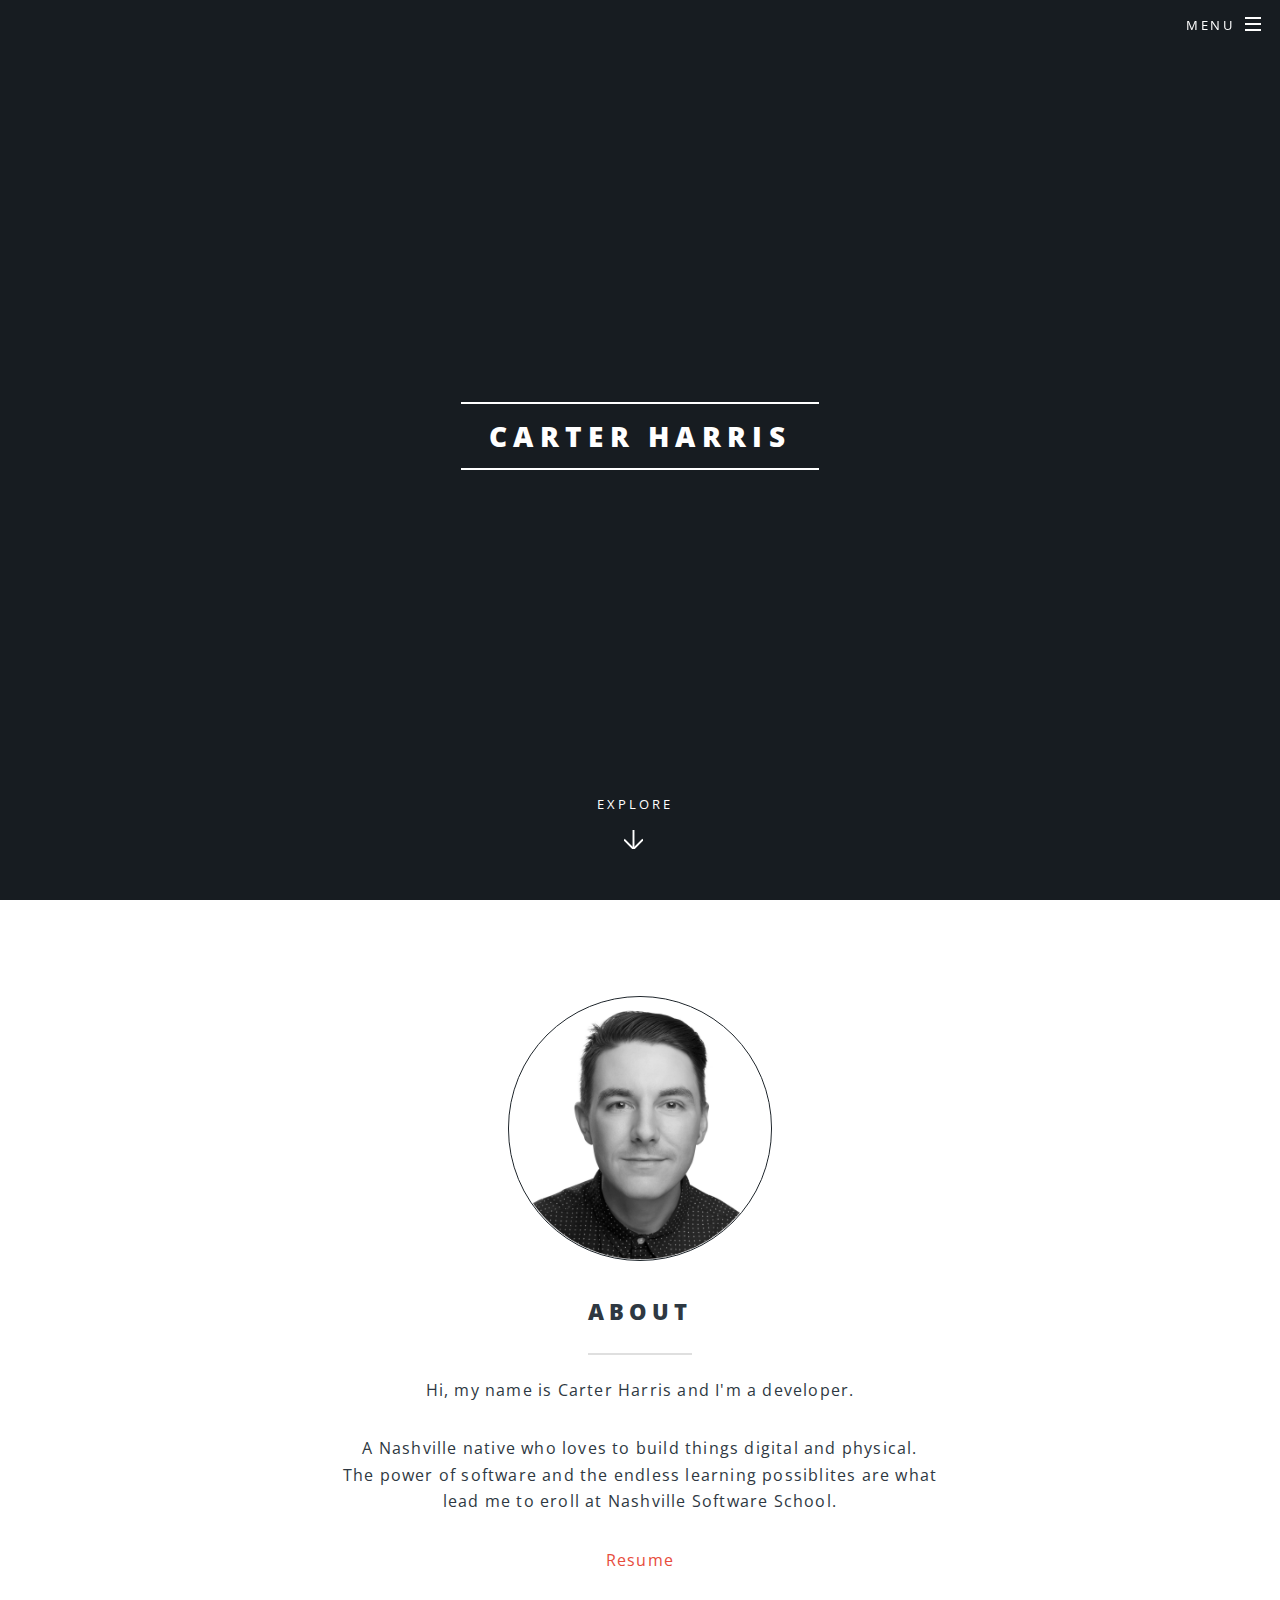
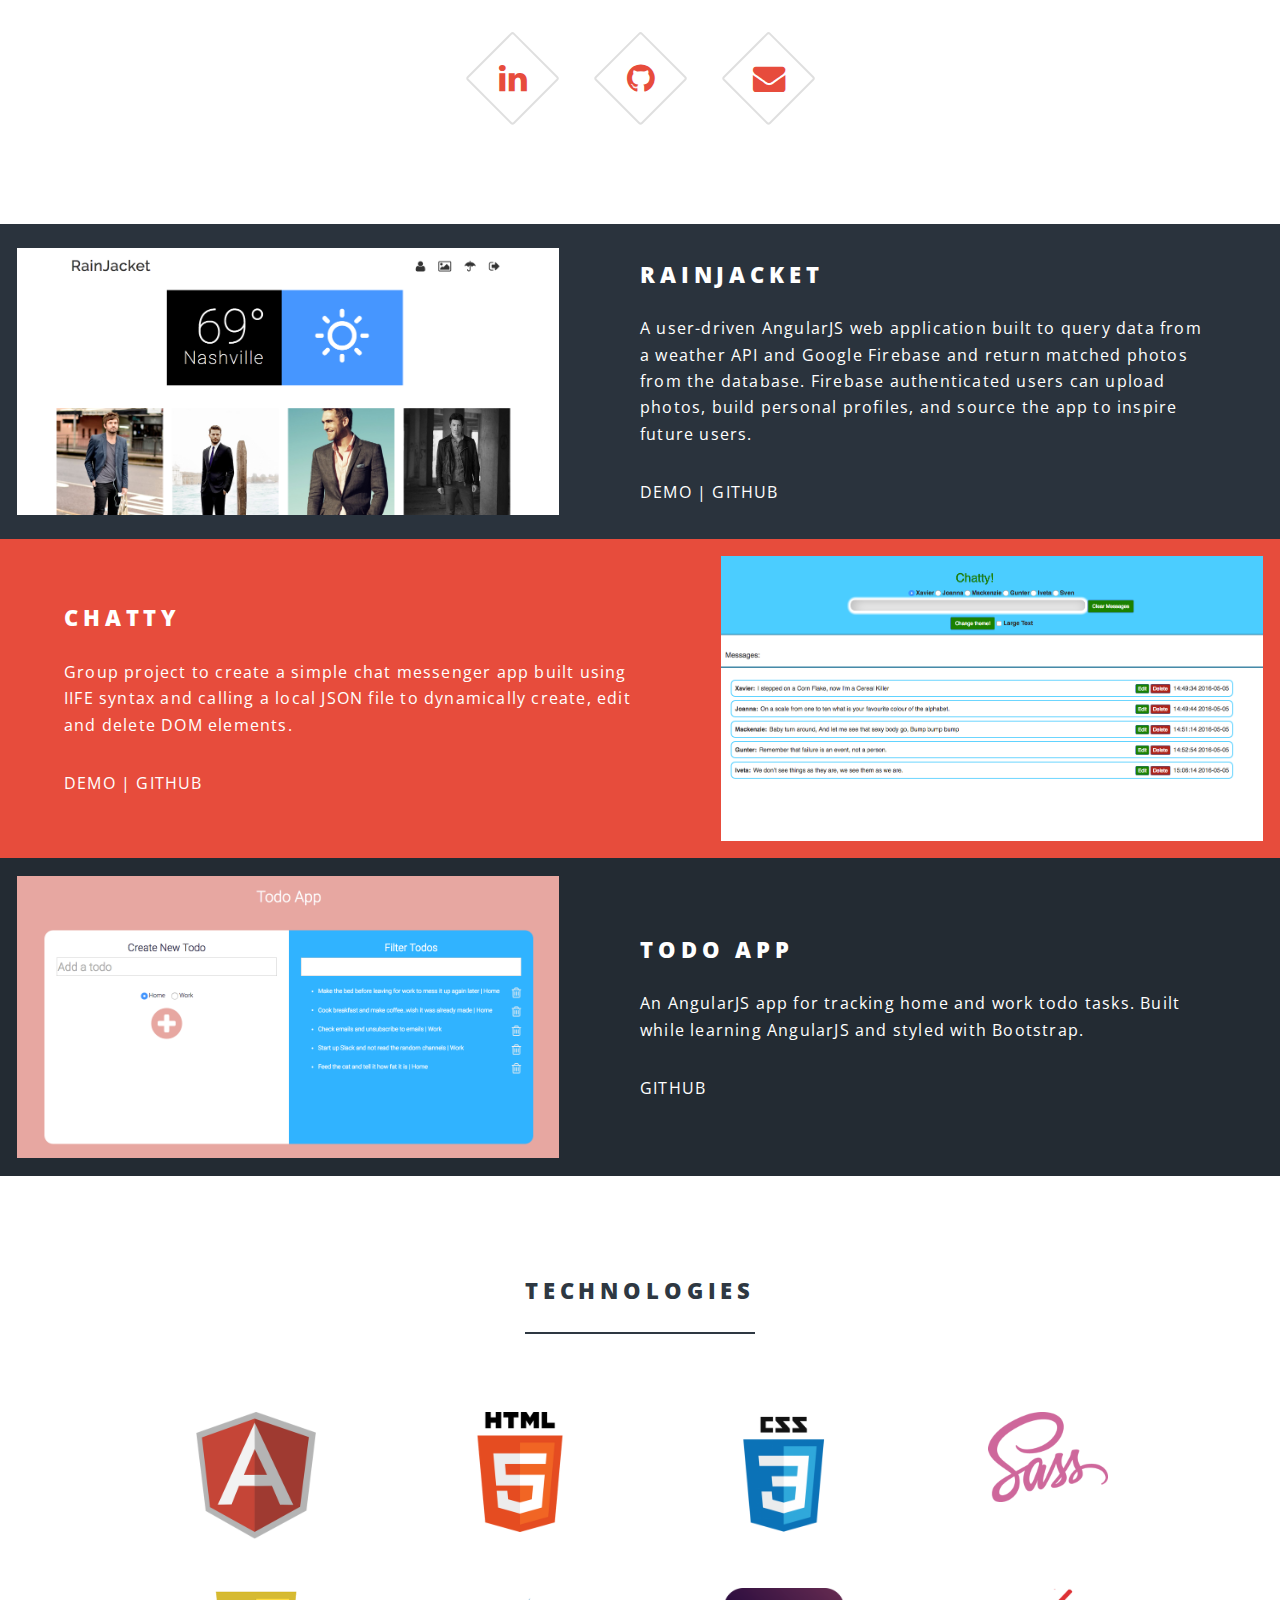
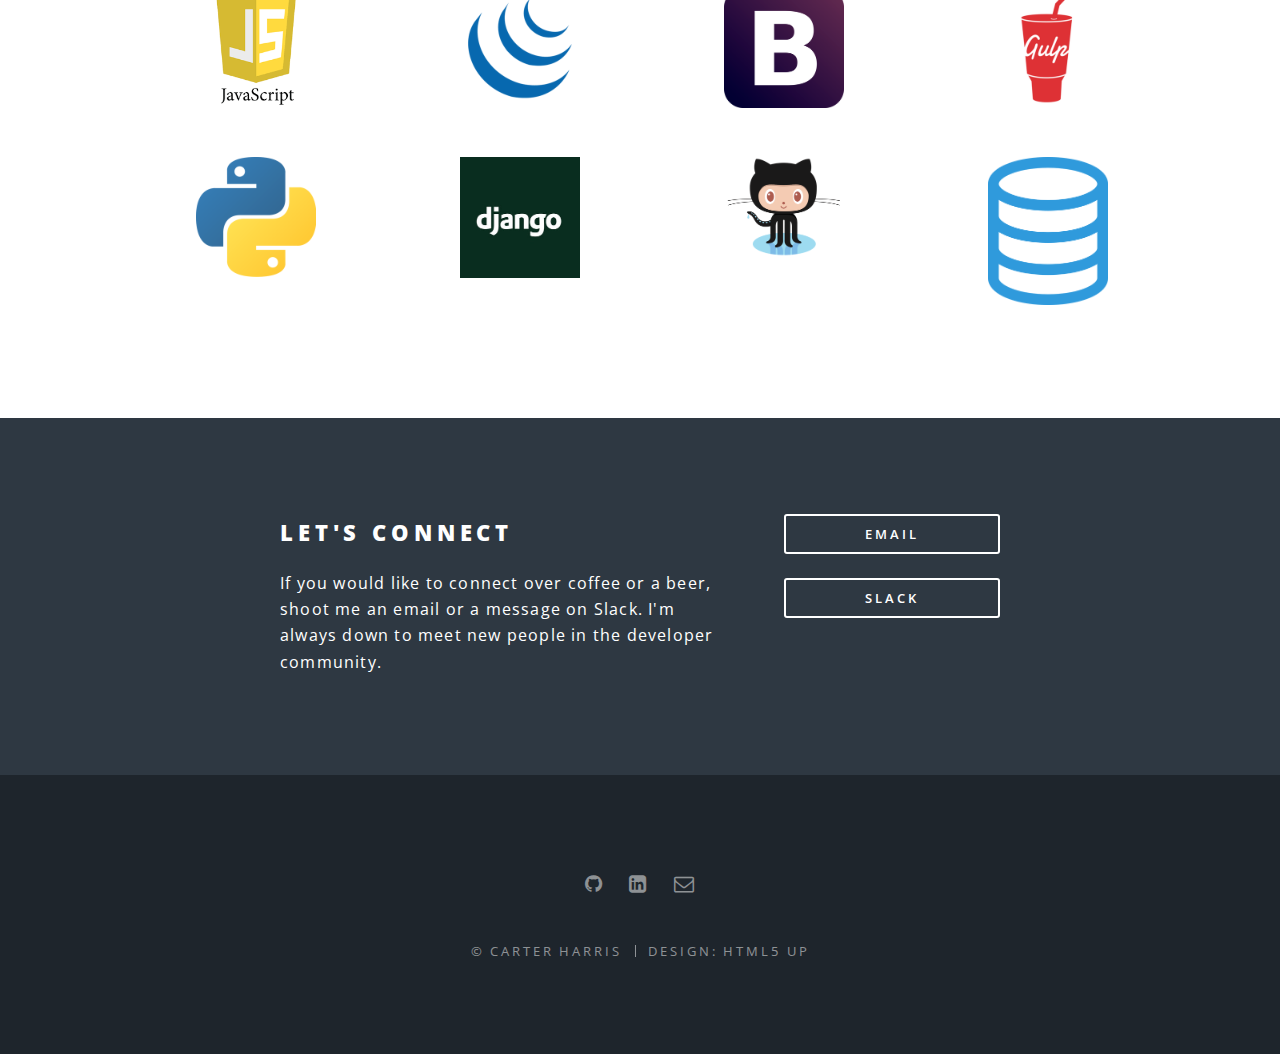
==== index.html @ 48482e9a "added resume link" ====
<!DOCTYPE HTML>
<!--
	Spectral by HTML5 UP
	html5up.net | @ajlkn
	Free for personal and commercial use under the CCA 3.0 license (html5up.net/license)
-->
<html>
	<head>
		<title>Carter Harris</title>
		<meta charset="utf-8" />
		<meta name="viewport" content="width=device-width, initial-scale=1" />
		<!--[if lte IE 8]><script src="assets/js/ie/html5shiv.js"></script><![endif]-->
		<link rel="stylesheet" href="assets/css/main.css" />
		<!--[if lte IE 8]><link rel="stylesheet" href="assets/css/ie8.css" /><![endif]-->
		<!--[if lte IE 9]><link rel="stylesheet" href="assets/css/ie9.css" /><![endif]-->
	</head>
	<body class="landing">

		<!-- Page Wrapper -->
			<div id="page-wrapper">

				<!-- Header -->
					<header id="header" class="alt">
						<h1><a href="index.html">Carter Harris</a></h1>
						<nav id="nav">
							<ul>
								<li class="special">
									<a href="#menu" class="menuToggle"><span>Menu</span></a>
									<div id="menu">
										<ul>
											<li><a href="#">Home</a></li>
											<li><a href="#one">About</a></li>
											<li><a href="#two">Portfolio</a></li>
											<li><a href="#cta">Connect</a></li>
										</ul>
									</div>
								</li>
							</ul>
						</nav>
					</header>

				<!-- Banner -->
					<section id="banner">
						<div class="inner">
							<h2>Carter Harris</h2>
<!-- 							<p>Another fine responsive<br />
							site template freebie<br />
							crafted by <a href="http://html5up.net">HTML5 UP</a>.</p>
							<ul class="actions">
								<li><a href="#" class="button special">Activate</a></li>
							</ul>
						</div> -->
						<a href="#one" class="more scrolly">Explore</a>
					</section>

				<!-- One -->
					<section id="one" class="wrapper style1 special">
						<div class="inner">
							<header class="major">
                <img class="me-png" src="images/me.png" alt="">
								<h2>About</h2>
								<p>Hi, my name is Carter Harris and I'm a developer.</p>
								<p>A Nashville native who loves to build things digital and physical. </br> The power of software and the endless learning possiblites are what </br> lead me to eroll at Nashville Software School.</p>
								<p><a class="resume" href="images/">Resume</a></p>
							</header>
							<ul class="icons major">
								<li><a target="_blank" href="https://www.linkedin.com/in/carter-harris"<span class="icon fa-linkedin major style1"><span class="label"></span></span></a></li>
								<li><a target="_blank" href="https://github.com/carter-harris"<span class="icon fa-github major style2"><span class="label"></span></span></a></li>
								<li title="carterharris.dev@gmail.com"><a href="mailto:carterharris.dev@gmail.com"><span class="icon fa-envelope major style3"><span class="label"></span></span></a></li>
								<!-- <li><span class="icon fa-envelope major style3"><span class="label">Dolor</span></span></li> -->
							</ul>
						</div>
					</section>

				<!-- Two -->
					<section id="two" class="wrapper alt style2">
						<section class="spotlight">
							<div class="image"><img class="screen-shot" src="images/rainjacket.png" alt="" /></div><div class="content">
								<h2>RainJacket</h2>
								<p>A user-driven AngularJS web application built to query data from a weather API and Google Firebase and return matched photos from the database. Firebase authenticated users can upload photos, build personal profiles, and source the app to inspire future users.</p>
                <p>
                  <a class="project-links" target="_blank" href="http://carter-harris.github.io/RainJacket/#/" "link to demo">DEMO  </a>
                  |
                  <a class="project-links" target="_blank" href="https://github.com/carter-harris/RainJacket" "link to github">  GITHUB</a>
                </p>
              </div>
            </section>
            <section class="spotlight">
              <div class="image"><img class="screen-shot" src="images/chatty.png" alt="" /></div><div class="content">
                <h2>Chatty</h2>
                <p>Group project to create a simple chat messenger app built using IIFE syntax and calling a local JSON file to dynamically create, edit and delete DOM elements.</p>
                <p>
                  <a class="project-links" target="_blank" href="http://carter-harris.github.io/spa-group-chatty-macc/" "link to demo">DEMO  </a>
                  |
                  <a class="project-links" target="_blank" href="https://github.com/carter-harris/spa-group-chatty-macc" "link to github">  GITHUB</a>
                </p>

              </div>
            </section>
            <section class="spotlight">
              <div class="image"><img class="screen-shot" src="images/todoapp.png" alt="" /></div><div class="content">
                <h2>Todo App</h2>
                <p>An AngularJS app for tracking home and work todo tasks. Built while learning AngularJS and styled with Bootstrap. </p>
              <p>
                <!-- <a class="project-links" target="_blank" href="http://carter-harris.github.io/angular-todo/#/" "link to demo">DEMO  </a> -->
                <!-- | -->
                <a class="project-links" target="_blank" href="https://github.com/carter-harris/angular-todo" "link to github">  GITHUB</a>
              </p>
              </div>
						</section>
					</section>

				<!-- Three -->
					<section id="three" class="wrapper style3 special">
						<div class="inner">
							<header class="major">
								<h2>Technologies</h2>
 							</header>
              <div class="row tech-rows">
                 <div class="3u"><img class="tech-img" src="images/tech-angular.png" alt=""></div>
                 <div class="3u"><img class="tech-img" src="images/tech-html.png" alt=""></div>
                 <div class="3u"><img class="tech-img css-tech" src="images/tech-css.png" alt=""></div>
                 <div class="3u"><img class="tech-img" src="images/tech-sass.png" alt=""></div>
              </div>
              <div class="row tech-rows">
                 <div class="3u"><img class="tech-img" src="images/tech-javascript.png" alt=""></div>
                 <div class="3u"><img class="tech-img" src="images/tech-jquery.png" alt=""></div>
                 <div class="3u"><img class="tech-img" src="images/tech-bootstrap.png" alt=""></div>
                 <div class="3u"><img class="tech-img" src="images/tech-gulp.png" alt=""></div>
              </div>
              <div class="row tech-rows">
                 <div class="3u"><img class="tech-img" src="images/tech-python.png" alt=""></div>
                 <div class="3u"><img class="tech-img" src="images/tech-django.jpg" alt=""></div>
                 <div class="3u"><img class="tech-img" src="images/tech-github.png" alt=""></div>
                 <div class="3u"><img class="tech-img" src="images/tech-sql.png" alt=""></div>
              </div>
							<!-- <ul class="features">
								<li class="icon fa-paper-plane-o">
									<h3>Arcu accumsan</h3>
									<p>Augue consectetur sed interdum imperdiet et ipsum. Mauris lorem tincidunt nullam amet leo Aenean ligula consequat consequat.</p>
								</li>
								<li class="icon fa-laptop">
									<h3>Ac Augue Eget</h3>
									<p>Augue consectetur sed interdum imperdiet et ipsum. Mauris lorem tincidunt nullam amet leo Aenean ligula consequat consequat.</p>
								</li>
								<li class="icon fa-code">
									<h3>Mus Scelerisque</h3>
									<p>Augue consectetur sed interdum imperdiet et ipsum. Mauris lorem tincidunt nullam amet leo Aenean ligula consequat consequat.</p>
								</li>
								<li class="icon fa-headphones">
									<h3>Mauris Imperdiet</h3>
									<p>Augue consectetur sed interdum imperdiet et ipsum. Mauris lorem tincidunt nullam amet leo Aenean ligula consequat consequat.</p>
								</li>
								<li class="icon fa-heart-o">
									<h3>Aenean Primis</h3>
									<p>Augue consectetur sed interdum imperdiet et ipsum. Mauris lorem tincidunt nullam amet leo Aenean ligula consequat consequat.</p>
								</li>
								<li class="icon fa-flag-o">
									<h3>Tortor Ut</h3>
									<p>Augue consectetur sed interdum imperdiet et ipsum. Mauris lorem tincidunt nullam amet leo Aenean ligula consequat consequat.</p>
								</li>
							</ul> -->
						</div>
					</section>

				<!-- CTA -->
					<section id="cta" class="wrapper style4 connect">
						<div class="inner">
							<header>
								<h2>Let's connect</h2>
								<p>If you would like to connect over coffee or a beer, shoot me an email or a message on Slack. I'm always down to meet new people in the developer community.</p>
							</header>
							<ul class="actions vertical">
								<li title="carterharris.dev@gmail.com"><a target="_blank" href="mailto:carterharris.dev@gmail.com" class="button fit">Email</a></li>
								<li><a target="_blank" href="https://carter_harris.slack.com" class="button fit">Slack</a></li>
							</ul>
						</div>
					</section>

				<!-- Footer -->
					<footer id="footer">
						<ul class="icons">
							<li><a target="_blank" href="https://github.com/carter-harris" class="icon fa-github"><span class="label">github</span></a></li>
							<li><a target="_blank" href="https://www.linkedin.com/in/carter-harris" class="icon fa-linkedin-square"><span class="label">linkedin-square</span></a></li>
							<!-- <li><a target="_blank" href="https://dribbble.com/carterharris" class="icon fa-dribbble"><span class="label">dribbble</span></a></li> -->
							<li title="carterharris.dev@gmail.com"><a href="mailto:carterharris.dev@gmail.com" class="icon fa-envelope-o"><span class="label">Email</span></a></li>
							<!-- <li><a href="#" class="icon fa-instagram"><span class="label">Instagram</span></a></li> -->
							<!-- <li><a href="#" class="icon fa-twitter"><span class="label">Twitter</span></a></li> -->
							<!-- <li><a href="#" class="icon fa-facebook"><span class="label">Facebook</span></a></li> -->
						</ul>
						<ul class="copyright">
							<li>&copy; CARTER HARRIS</li><li>Design: <a href="http://html5up.net">HTML5 UP</a></li>
						</ul>
					</footer>

			</div>

		<!-- Scripts -->
			<script src="assets/js/jquery.min.js"></script>
			<script src="assets/js/jquery.scrollex.min.js"></script>
			<script src="assets/js/jquery.scrolly.min.js"></script>
			<script src="assets/js/skel.min.js"></script>
			<script src="assets/js/util.js"></script>
			<!--[if lte IE 8]><script src="assets/js/ie/respond.min.js"></script><![endif]-->
			<script src="assets/js/main.js"></script>

	</body>
</html>
---- assets/css/main.css ----
@import url(font-awesome.min.css);
@import url("http://fonts.googleapis.com/css?family=Open+Sans:400,400italic,600,600italic,800,800italic");

/*
	Spectral by HTML5 UP
	html5up.net | @ajlkn
	Free for personal and commercial use under the CCA 3.0 license (html5up.net/license)
*/

/* Reset */

	html, body, div, span, applet, object, iframe, h1, h2, h3, h4, h5, h6, p, blockquote, pre, a, abbr, acronym, address, big, cite, code, del, dfn, em, img, ins, kbd, q, s, samp, small, strike, strong, sub, sup, tt, var, b, u, i, center, dl, dt, dd, ol, ul, li, fieldset, form, label, legend, table, caption, tbody, tfoot, thead, tr, th, td, article, aside, canvas, details, embed, figure, figcaption, footer, header, hgroup, menu, nav, output, ruby, section, summary, time, mark, audio, video {
		margin: 0;
		padding: 0;
		border: 0;
		font-size: 100%;
		font: inherit;
		vertical-align: baseline;
	}

	article, aside, details, figcaption, figure, footer, header, hgroup, menu, nav, section {
		display: block;
	}

	body {
		line-height: 1;
	}

	ol, ul {
		list-style: none;
	}

	blockquote, q {
		quotes: none;
	}

	blockquote:before, blockquote:after, q:before, q:after {
		content: '';
		content: none;
	}

	table {
		border-collapse: collapse;
		border-spacing: 0;
	}

	body {
		-webkit-text-size-adjust: none;
	}

/* Box Model */

	*, *:before, *:after {
		-moz-box-sizing: border-box;
		-webkit-box-sizing: border-box;
		box-sizing: border-box;
	}

/* Grid */

	.row {
		border-bottom: solid 1px transparent;
		-moz-box-sizing: border-box;
		-webkit-box-sizing: border-box;
		box-sizing: border-box;
	}

	.row > * {
		float: left;
		-moz-box-sizing: border-box;
		-webkit-box-sizing: border-box;
		box-sizing: border-box;
	}

	.row:after, .row:before {
		content: '';
		display: block;
		clear: both;
		height: 0;
	}

	.row.uniform > * > :first-child {
		margin-top: 0;
	}

	.row.uniform > * > :last-child {
		margin-bottom: 0;
	}

	.row.\30 \25 > * {
		padding: 0 0 0 0em;
	}

	.row.\30 \25 {
		margin: 0 0 -1px 0em;
	}

	.row.uniform.\30 \25 > * {
		padding: 0em 0 0 0em;
	}

	.row.uniform.\30 \25 {
		margin: 0em 0 -1px 0em;
	}

	.row > * {
		padding: 0 0 0 1.5em;
	}

	.row {
		margin: 0 0 -1px -1.5em;
	}

	.row.uniform > * {
		padding: 1.5em 0 0 1.5em;
	}

	.row.uniform {
		margin: -1.5em 0 -1px -1.5em;
	}

	.row.\32 00\25 > * {
		padding: 0 0 0 3em;
	}

	.row.\32 00\25 {
		margin: 0 0 -1px -3em;
	}

	.row.uniform.\32 00\25 > * {
		padding: 3em 0 0 3em;
	}

	.row.uniform.\32 00\25 {
		margin: -3em 0 -1px -3em;
	}

	.row.\31 50\25 > * {
		padding: 0 0 0 2.25em;
	}

	.row.\31 50\25 {
		margin: 0 0 -1px -2.25em;
	}

	.row.uniform.\31 50\25 > * {
		padding: 2.25em 0 0 2.25em;
	}

	.row.uniform.\31 50\25 {
		margin: -2.25em 0 -1px -2.25em;
	}

	.row.\35 0\25 > * {
		padding: 0 0 0 0.75em;
	}

	.row.\35 0\25 {
		margin: 0 0 -1px -0.75em;
	}

	.row.uniform.\35 0\25 > * {
		padding: 0.75em 0 0 0.75em;
	}

	.row.uniform.\35 0\25 {
		margin: -0.75em 0 -1px -0.75em;
	}

	.row.\32 5\25 > * {
		padding: 0 0 0 0.375em;
	}

	.row.\32 5\25 {
		margin: 0 0 -1px -0.375em;
	}

	.row.uniform.\32 5\25 > * {
		padding: 0.375em 0 0 0.375em;
	}

	.row.uniform.\32 5\25 {
		margin: -0.375em 0 -1px -0.375em;
	}

	.\31 2u, .\31 2u\24 {
		width: 100%;
		clear: none;
		margin-left: 0;
	}

	.\31 1u, .\31 1u\24 {
		width: 91.6666666667%;
		clear: none;
		margin-left: 0;
	}

	.\31 0u, .\31 0u\24 {
		width: 83.3333333333%;
		clear: none;
		margin-left: 0;
	}

	.\39 u, .\39 u\24 {
		width: 75%;
		clear: none;
		margin-left: 0;
	}

	.\38 u, .\38 u\24 {
		width: 66.6666666667%;
		clear: none;
		margin-left: 0;
	}

	.\37 u, .\37 u\24 {
		width: 58.3333333333%;
		clear: none;
		margin-left: 0;
	}

	.\36 u, .\36 u\24 {
		width: 50%;
		clear: none;
		margin-left: 0;
	}

	.\35 u, .\35 u\24 {
		width: 41.6666666667%;
		clear: none;
		margin-left: 0;
	}

	.\34 u, .\34 u\24 {
		width: 33.3333333333%;
		clear: none;
		margin-left: 0;
	}

	.\33 u, .\33 u\24 {
		width: 25%;
		clear: none;
		margin-left: 0;
	}

	.\32 u, .\32 u\24 {
		width: 16.6666666667%;
		clear: none;
		margin-left: 0;
	}

	.\31 u, .\31 u\24 {
		width: 8.3333333333%;
		clear: none;
		margin-left: 0;
	}

	.\31 2u\24 + *,
	.\31 1u\24 + *,
	.\31 0u\24 + *,
	.\39 u\24 + *,
	.\38 u\24 + *,
	.\37 u\24 + *,
	.\36 u\24 + *,
	.\35 u\24 + *,
	.\34 u\24 + *,
	.\33 u\24 + *,
	.\32 u\24 + *,
	.\31 u\24 + * {
		clear: left;
	}

	.\-11u {
		margin-left: 91.66667%;
	}

	.\-10u {
		margin-left: 83.33333%;
	}

	.\-9u {
		margin-left: 75%;
	}

	.\-8u {
		margin-left: 66.66667%;
	}

	.\-7u {
		margin-left: 58.33333%;
	}

	.\-6u {
		margin-left: 50%;
	}

	.\-5u {
		margin-left: 41.66667%;
	}

	.\-4u {
		margin-left: 33.33333%;
	}

	.\-3u {
		margin-left: 25%;
	}

	.\-2u {
		margin-left: 16.66667%;
	}

	.\-1u {
		margin-left: 8.33333%;
	}

	@media screen and (max-width: 1680px) {

		.row > * {
			padding: 0 0 0 1.5em;
		}

		.row {
			margin: 0 0 -1px -1.5em;
		}

		.row.uniform > * {
			padding: 1.5em 0 0 1.5em;
		}

		.row.uniform {
			margin: -1.5em 0 -1px -1.5em;
		}

		.row.\32 00\25 > * {
			padding: 0 0 0 3em;
		}

		.row.\32 00\25 {
			margin: 0 0 -1px -3em;
		}

		.row.uniform.\32 00\25 > * {
			padding: 3em 0 0 3em;
		}

		.row.uniform.\32 00\25 {
			margin: -3em 0 -1px -3em;
		}

		.row.\31 50\25 > * {
			padding: 0 0 0 2.25em;
		}

		.row.\31 50\25 {
			margin: 0 0 -1px -2.25em;
		}

		.row.uniform.\31 50\25 > * {
			padding: 2.25em 0 0 2.25em;
		}

		.row.uniform.\31 50\25 {
			margin: -2.25em 0 -1px -2.25em;
		}

		.row.\35 0\25 > * {
			padding: 0 0 0 0.75em;
		}

		.row.\35 0\25 {
			margin: 0 0 -1px -0.75em;
		}

		.row.uniform.\35 0\25 > * {
			padding: 0.75em 0 0 0.75em;
		}

		.row.uniform.\35 0\25 {
			margin: -0.75em 0 -1px -0.75em;
		}

		.row.\32 5\25 > * {
			padding: 0 0 0 0.375em;
		}

		.row.\32 5\25 {
			margin: 0 0 -1px -0.375em;
		}

		.row.uniform.\32 5\25 > * {
			padding: 0.375em 0 0 0.375em;
		}

		.row.uniform.\32 5\25 {
			margin: -0.375em 0 -1px -0.375em;
		}

		.\31 2u\28xlarge\29, .\31 2u\24\28xlarge\29 {
			width: 100%;
			clear: none;
			margin-left: 0;
		}

		.\31 1u\28xlarge\29, .\31 1u\24\28xlarge\29 {
			width: 91.6666666667%;
			clear: none;
			margin-left: 0;
		}

		.\31 0u\28xlarge\29, .\31 0u\24\28xlarge\29 {
			width: 83.3333333333%;
			clear: none;
			margin-left: 0;
		}

		.\39 u\28xlarge\29, .\39 u\24\28xlarge\29 {
			width: 75%;
			clear: none;
			margin-left: 0;
		}

		.\38 u\28xlarge\29, .\38 u\24\28xlarge\29 {
			width: 66.6666666667%;
			clear: none;
			margin-left: 0;
		}

		.\37 u\28xlarge\29, .\37 u\24\28xlarge\29 {
			width: 58.3333333333%;
			clear: none;
			margin-left: 0;
		}

		.\36 u\28xlarge\29, .\36 u\24\28xlarge\29 {
			width: 50%;
			clear: none;
			margin-left: 0;
		}

		.\35 u\28xlarge\29, .\35 u\24\28xlarge\29 {
			width: 41.6666666667%;
			clear: none;
			margin-left: 0;
		}

		.\34 u\28xlarge\29, .\34 u\24\28xlarge\29 {
			width: 33.3333333333%;
			clear: none;
			margin-left: 0;
		}

		.\33 u\28xlarge\29, .\33 u\24\28xlarge\29 {
			width: 25%;
			clear: none;
			margin-left: 0;
		}

		.\32 u\28xlarge\29, .\32 u\24\28xlarge\29 {
			width: 16.6666666667%;
			clear: none;
			margin-left: 0;
		}

		.\31 u\28xlarge\29, .\31 u\24\28xlarge\29 {
			width: 8.3333333333%;
			clear: none;
			margin-left: 0;
		}

		.\31 2u\24\28xlarge\29 + *,
		.\31 1u\24\28xlarge\29 + *,
		.\31 0u\24\28xlarge\29 + *,
		.\39 u\24\28xlarge\29 + *,
		.\38 u\24\28xlarge\29 + *,
		.\37 u\24\28xlarge\29 + *,
		.\36 u\24\28xlarge\29 + *,
		.\35 u\24\28xlarge\29 + *,
		.\34 u\24\28xlarge\29 + *,
		.\33 u\24\28xlarge\29 + *,
		.\32 u\24\28xlarge\29 + *,
		.\31 u\24\28xlarge\29 + * {
			clear: left;
		}

		.\-11u\28xlarge\29 {
			margin-left: 91.66667%;
		}

		.\-10u\28xlarge\29 {
			margin-left: 83.33333%;
		}

		.\-9u\28xlarge\29 {
			margin-left: 75%;
		}

		.\-8u\28xlarge\29 {
			margin-left: 66.66667%;
		}

		.\-7u\28xlarge\29 {
			margin-left: 58.33333%;
		}

		.\-6u\28xlarge\29 {
			margin-left: 50%;
		}

		.\-5u\28xlarge\29 {
			margin-left: 41.66667%;
		}

		.\-4u\28xlarge\29 {
			margin-left: 33.33333%;
		}

		.\-3u\28xlarge\29 {
			margin-left: 25%;
		}

		.\-2u\28xlarge\29 {
			margin-left: 16.66667%;
		}

		.\-1u\28xlarge\29 {
			margin-left: 8.33333%;
		}

	}

	@media screen and (max-width: 1280px) {

		.row > * {
			padding: 0 0 0 1.5em;
		}

		.row {
			margin: 0 0 -1px -1.5em;
		}

		.row.uniform > * {
			padding: 1.5em 0 0 1.5em;
		}

		.row.uniform {
			margin: -1.5em 0 -1px -1.5em;
		}

		.row.\32 00\25 > * {
			padding: 0 0 0 3em;
		}

		.row.\32 00\25 {
			margin: 0 0 -1px -3em;
		}

		.row.uniform.\32 00\25 > * {
			padding: 3em 0 0 3em;
		}

		.row.uniform.\32 00\25 {
			margin: -3em 0 -1px -3em;
		}

		.row.\31 50\25 > * {
			padding: 0 0 0 2.25em;
		}

		.row.\31 50\25 {
			margin: 0 0 -1px -2.25em;
		}

		.row.uniform.\31 50\25 > * {
			padding: 2.25em 0 0 2.25em;
		}

		.row.uniform.\31 50\25 {
			margin: -2.25em 0 -1px -2.25em;
		}

		.row.\35 0\25 > * {
			padding: 0 0 0 0.75em;
		}

		.row.\35 0\25 {
			margin: 0 0 -1px -0.75em;
		}

		.row.uniform.\35 0\25 > * {
			padding: 0.75em 0 0 0.75em;
		}

		.row.uniform.\35 0\25 {
			margin: -0.75em 0 -1px -0.75em;
		}

		.row.\32 5\25 > * {
			padding: 0 0 0 0.375em;
		}

		.row.\32 5\25 {
			margin: 0 0 -1px -0.375em;
		}

		.row.uniform.\32 5\25 > * {
			padding: 0.375em 0 0 0.375em;
		}

		.row.uniform.\32 5\25 {
			margin: -0.375em 0 -1px -0.375em;
		}

		.\31 2u\28large\29, .\31 2u\24\28large\29 {
			width: 100%;
			clear: none;
			margin-left: 0;
		}

		.\31 1u\28large\29, .\31 1u\24\28large\29 {
			width: 91.6666666667%;
			clear: none;
			margin-left: 0;
		}

		.\31 0u\28large\29, .\31 0u\24\28large\29 {
			width: 83.3333333333%;
			clear: none;
			margin-left: 0;
		}

		.\39 u\28large\29, .\39 u\24\28large\29 {
			width: 75%;
			clear: none;
			margin-left: 0;
		}

		.\38 u\28large\29, .\38 u\24\28large\29 {
			width: 66.6666666667%;
			clear: none;
			margin-left: 0;
		}

		.\37 u\28large\29, .\37 u\24\28large\29 {
			width: 58.3333333333%;
			clear: none;
			margin-left: 0;
		}

		.\36 u\28large\29, .\36 u\24\28large\29 {
			width: 50%;
			clear: none;
			margin-left: 0;
		}

		.\35 u\28large\29, .\35 u\24\28large\29 {
			width: 41.6666666667%;
			clear: none;
			margin-left: 0;
		}

		.\34 u\28large\29, .\34 u\24\28large\29 {
			width: 33.3333333333%;
			clear: none;
			margin-left: 0;
		}

		.\33 u\28large\29, .\33 u\24\28large\29 {
			width: 25%;
			clear: none;
			margin-left: 0;
		}

		.\32 u\28large\29, .\32 u\24\28large\29 {
			width: 16.6666666667%;
			clear: none;
			margin-left: 0;
		}

		.\31 u\28large\29, .\31 u\24\28large\29 {
			width: 8.3333333333%;
			clear: none;
			margin-left: 0;
		}

		.\31 2u\24\28large\29 + *,
		.\31 1u\24\28large\29 + *,
		.\31 0u\24\28large\29 + *,
		.\39 u\24\28large\29 + *,
		.\38 u\24\28large\29 + *,
		.\37 u\24\28large\29 + *,
		.\36 u\24\28large\29 + *,
		.\35 u\24\28large\29 + *,
		.\34 u\24\28large\29 + *,
		.\33 u\24\28large\29 + *,
		.\32 u\24\28large\29 + *,
		.\31 u\24\28large\29 + * {
			clear: left;
		}

		.\-11u\28large\29 {
			margin-left: 91.66667%;
		}

		.\-10u\28large\29 {
			margin-left: 83.33333%;
		}

		.\-9u\28large\29 {
			margin-left: 75%;
		}

		.\-8u\28large\29 {
			margin-left: 66.66667%;
		}

		.\-7u\28large\29 {
			margin-left: 58.33333%;
		}

		.\-6u\28large\29 {
			margin-left: 50%;
		}

		.\-5u\28large\29 {
			margin-left: 41.66667%;
		}

		.\-4u\28large\29 {
			margin-left: 33.33333%;
		}

		.\-3u\28large\29 {
			margin-left: 25%;
		}

		.\-2u\28large\29 {
			margin-left: 16.66667%;
		}

		.\-1u\28large\29 {
			margin-left: 8.33333%;
		}

	}

	@media screen and (max-width: 980px) {

		.row > * {
			padding: 0 0 0 1.5em;
		}

		.row {
			margin: 0 0 -1px -1.5em;
		}

		.row.uniform > * {
			padding: 1.5em 0 0 1.5em;
		}

		.row.uniform {
			margin: -1.5em 0 -1px -1.5em;
		}

		.row.\32 00\25 > * {
			padding: 0 0 0 3em;
		}

		.row.\32 00\25 {
			margin: 0 0 -1px -3em;
		}

		.row.uniform.\32 00\25 > * {
			padding: 3em 0 0 3em;
		}

		.row.uniform.\32 00\25 {
			margin: -3em 0 -1px -3em;
		}

		.row.\31 50\25 > * {
			padding: 0 0 0 2.25em;
		}

		.row.\31 50\25 {
			margin: 0 0 -1px -2.25em;
		}

		.row.uniform.\31 50\25 > * {
			padding: 2.25em 0 0 2.25em;
		}

		.row.uniform.\31 50\25 {
			margin: -2.25em 0 -1px -2.25em;
		}

		.row.\35 0\25 > * {
			padding: 0 0 0 0.75em;
		}

		.row.\35 0\25 {
			margin: 0 0 -1px -0.75em;
		}

		.row.uniform.\35 0\25 > * {
			padding: 0.75em 0 0 0.75em;
		}

		.row.uniform.\35 0\25 {
			margin: -0.75em 0 -1px -0.75em;
		}

		.row.\32 5\25 > * {
			padding: 0 0 0 0.375em;
		}

		.row.\32 5\25 {
			margin: 0 0 -1px -0.375em;
		}

		.row.uniform.\32 5\25 > * {
			padding: 0.375em 0 0 0.375em;
		}

		.row.uniform.\32 5\25 {
			margin: -0.375em 0 -1px -0.375em;
		}

		.\31 2u\28medium\29, .\31 2u\24\28medium\29 {
			width: 100%;
			clear: none;
			margin-left: 0;
		}

		.\31 1u\28medium\29, .\31 1u\24\28medium\29 {
			width: 91.6666666667%;
			clear: none;
			margin-left: 0;
		}

		.\31 0u\28medium\29, .\31 0u\24\28medium\29 {
			width: 83.3333333333%;
			clear: none;
			margin-left: 0;
		}

		.\39 u\28medium\29, .\39 u\24\28medium\29 {
			width: 75%;
			clear: none;
			margin-left: 0;
		}

		.\38 u\28medium\29, .\38 u\24\28medium\29 {
			width: 66.6666666667%;
			clear: none;
			margin-left: 0;
		}

		.\37 u\28medium\29, .\37 u\24\28medium\29 {
			width: 58.3333333333%;
			clear: none;
			margin-left: 0;
		}

		.\36 u\28medium\29, .\36 u\24\28medium\29 {
			width: 50%;
			clear: none;
			margin-left: 0;
		}

		.\35 u\28medium\29, .\35 u\24\28medium\29 {
			width: 41.6666666667%;
			clear: none;
			margin-left: 0;
		}

		.\34 u\28medium\29, .\34 u\24\28medium\29 {
			width: 33.3333333333%;
			clear: none;
			margin-left: 0;
		}

		.\33 u\28medium\29, .\33 u\24\28medium\29 {
			width: 25%;
			clear: none;
			margin-left: 0;
		}

		.\32 u\28medium\29, .\32 u\24\28medium\29 {
			width: 16.6666666667%;
			clear: none;
			margin-left: 0;
		}

		.\31 u\28medium\29, .\31 u\24\28medium\29 {
			width: 8.3333333333%;
			clear: none;
			margin-left: 0;
		}

		.\31 2u\24\28medium\29 + *,
		.\31 1u\24\28medium\29 + *,
		.\31 0u\24\28medium\29 + *,
		.\39 u\24\28medium\29 + *,
		.\38 u\24\28medium\29 + *,
		.\37 u\24\28medium\29 + *,
		.\36 u\24\28medium\29 + *,
		.\35 u\24\28medium\29 + *,
		.\34 u\24\28medium\29 + *,
		.\33 u\24\28medium\29 + *,
		.\32 u\24\28medium\29 + *,
		.\31 u\24\28medium\29 + * {
			clear: left;
		}

		.\-11u\28medium\29 {
			margin-left: 91.66667%;
		}

		.\-10u\28medium\29 {
			margin-left: 83.33333%;
		}

		.\-9u\28medium\29 {
			margin-left: 75%;
		}

		.\-8u\28medium\29 {
			margin-left: 66.66667%;
		}

		.\-7u\28medium\29 {
			margin-left: 58.33333%;
		}

		.\-6u\28medium\29 {
			margin-left: 50%;
		}

		.\-5u\28medium\29 {
			margin-left: 41.66667%;
		}

		.\-4u\28medium\29 {
			margin-left: 33.33333%;
		}

		.\-3u\28medium\29 {
			margin-left: 25%;
		}

		.\-2u\28medium\29 {
			margin-left: 16.66667%;
		}

		.\-1u\28medium\29 {
			margin-left: 8.33333%;
		}

	}

	@media screen and (max-width: 736px) {

		.row > * {
			padding: 0 0 0 1.5em;
		}

		.row {
			margin: 0 0 -1px -1.5em;
		}

		.row.uniform > * {
			padding: 1.5em 0 0 1.5em;
		}

		.row.uniform {
			margin: -1.5em 0 -1px -1.5em;
		}

		.row.\32 00\25 > * {
			padding: 0 0 0 3em;
		}

		.row.\32 00\25 {
			margin: 0 0 -1px -3em;
		}

		.row.uniform.\32 00\25 > * {
			padding: 3em 0 0 3em;
		}

		.row.uniform.\32 00\25 {
			margin: -3em 0 -1px -3em;
		}

		.row.\31 50\25 > * {
			padding: 0 0 0 2.25em;
		}

		.row.\31 50\25 {
			margin: 0 0 -1px -2.25em;
		}

		.row.uniform.\31 50\25 > * {
			padding: 2.25em 0 0 2.25em;
		}

		.row.uniform.\31 50\25 {
			margin: -2.25em 0 -1px -2.25em;
		}

		.row.\35 0\25 > * {
			padding: 0 0 0 0.75em;
		}

		.row.\35 0\25 {
			margin: 0 0 -1px -0.75em;
		}

		.row.uniform.\35 0\25 > * {
			padding: 0.75em 0 0 0.75em;
		}

		.row.uniform.\35 0\25 {
			margin: -0.75em 0 -1px -0.75em;
		}

		.row.\32 5\25 > * {
			padding: 0 0 0 0.375em;
		}

		.row.\32 5\25 {
			margin: 0 0 -1px -0.375em;
		}

		.row.uniform.\32 5\25 > * {
			padding: 0.375em 0 0 0.375em;
		}

		.row.uniform.\32 5\25 {
			margin: -0.375em 0 -1px -0.375em;
		}

		.\31 2u\28small\29, .\31 2u\24\28small\29 {
			width: 100%;
			clear: none;
			margin-left: 0;
		}

		.\31 1u\28small\29, .\31 1u\24\28small\29 {
			width: 91.6666666667%;
			clear: none;
			margin-left: 0;
		}

		.\31 0u\28small\29, .\31 0u\24\28small\29 {
			width: 83.3333333333%;
			clear: none;
			margin-left: 0;
		}

		.\39 u\28small\29, .\39 u\24\28small\29 {
			width: 75%;
			clear: none;
			margin-left: 0;
		}

		.\38 u\28small\29, .\38 u\24\28small\29 {
			width: 66.6666666667%;
			clear: none;
			margin-left: 0;
		}

		.\37 u\28small\29, .\37 u\24\28small\29 {
			width: 58.3333333333%;
			clear: none;
			margin-left: 0;
		}

		.\36 u\28small\29, .\36 u\24\28small\29 {
			width: 50%;
			clear: none;
			margin-left: 0;
		}

		.\35 u\28small\29, .\35 u\24\28small\29 {
			width: 41.6666666667%;
			clear: none;
			margin-left: 0;
		}

		.\34 u\28small\29, .\34 u\24\28small\29 {
			width: 33.3333333333%;
			clear: none;
			margin-left: 0;
		}

		.\33 u\28small\29, .\33 u\24\28small\29 {
			width: 25%;
			clear: none;
			margin-left: 0;
		}

		.\32 u\28small\29, .\32 u\24\28small\29 {
			width: 16.6666666667%;
			clear: none;
			margin-left: 0;
		}

		.\31 u\28small\29, .\31 u\24\28small\29 {
			width: 8.3333333333%;
			clear: none;
			margin-left: 0;
		}

		.\31 2u\24\28small\29 + *,
		.\31 1u\24\28small\29 + *,
		.\31 0u\24\28small\29 + *,
		.\39 u\24\28small\29 + *,
		.\38 u\24\28small\29 + *,
		.\37 u\24\28small\29 + *,
		.\36 u\24\28small\29 + *,
		.\35 u\24\28small\29 + *,
		.\34 u\24\28small\29 + *,
		.\33 u\24\28small\29 + *,
		.\32 u\24\28small\29 + *,
		.\31 u\24\28small\29 + * {
			clear: left;
		}

		.\-11u\28small\29 {
			margin-left: 91.66667%;
		}

		.\-10u\28small\29 {
			margin-left: 83.33333%;
		}

		.\-9u\28small\29 {
			margin-left: 75%;
		}

		.\-8u\28small\29 {
			margin-left: 66.66667%;
		}

		.\-7u\28small\29 {
			margin-left: 58.33333%;
		}

		.\-6u\28small\29 {
			margin-left: 50%;
		}

		.\-5u\28small\29 {
			margin-left: 41.66667%;
		}

		.\-4u\28small\29 {
			margin-left: 33.33333%;
		}

		.\-3u\28small\29 {
			margin-left: 25%;
		}

		.\-2u\28small\29 {
			margin-left: 16.66667%;
		}

		.\-1u\28small\29 {
			margin-left: 8.33333%;
		}

	}

	@media screen and (max-width: 480px) {

		.row > * {
			padding: 0 0 0 1.5em;
		}

		.row {
			margin: 0 0 -1px -1.5em;
		}

		.row.uniform > * {
			padding: 1.5em 0 0 1.5em;
		}

		.row.uniform {
			margin: -1.5em 0 -1px -1.5em;
		}

		.row.\32 00\25 > * {
			padding: 0 0 0 3em;
		}

		.row.\32 00\25 {
			margin: 0 0 -1px -3em;
		}

		.row.uniform.\32 00\25 > * {
			padding: 3em 0 0 3em;
		}

		.row.uniform.\32 00\25 {
			margin: -3em 0 -1px -3em;
		}

		.row.\31 50\25 > * {
			padding: 0 0 0 2.25em;
		}

		.row.\31 50\25 {
			margin: 0 0 -1px -2.25em;
		}

		.row.uniform.\31 50\25 > * {
			padding: 2.25em 0 0 2.25em;
		}

		.row.uniform.\31 50\25 {
			margin: -2.25em 0 -1px -2.25em;
		}

		.row.\35 0\25 > * {
			padding: 0 0 0 0.75em;
		}

		.row.\35 0\25 {
			margin: 0 0 -1px -0.75em;
		}

		.row.uniform.\35 0\25 > * {
			padding: 0.75em 0 0 0.75em;
		}

		.row.uniform.\35 0\25 {
			margin: -0.75em 0 -1px -0.75em;
		}

		.row.\32 5\25 > * {
			padding: 0 0 0 0.375em;
		}

		.row.\32 5\25 {
			margin: 0 0 -1px -0.375em;
		}

		.row.uniform.\32 5\25 > * {
			padding: 0.375em 0 0 0.375em;
		}

		.row.uniform.\32 5\25 {
			margin: -0.375em 0 -1px -0.375em;
		}

		.\31 2u\28xsmall\29, .\31 2u\24\28xsmall\29 {
			width: 100%;
			clear: none;
			margin-left: 0;
		}

		.\31 1u\28xsmall\29, .\31 1u\24\28xsmall\29 {
			width: 91.6666666667%;
			clear: none;
			margin-left: 0;
		}

		.\31 0u\28xsmall\29, .\31 0u\24\28xsmall\29 {
			width: 83.3333333333%;
			clear: none;
			margin-left: 0;
		}

		.\39 u\28xsmall\29, .\39 u\24\28xsmall\29 {
			width: 75%;
			clear: none;
			margin-left: 0;
		}

		.\38 u\28xsmall\29, .\38 u\24\28xsmall\29 {
			width: 66.6666666667%;
			clear: none;
			margin-left: 0;
		}

		.\37 u\28xsmall\29, .\37 u\24\28xsmall\29 {
			width: 58.3333333333%;
			clear: none;
			margin-left: 0;
		}

		.\36 u\28xsmall\29, .\36 u\24\28xsmall\29 {
			width: 50%;
			clear: none;
			margin-left: 0;
		}

		.\35 u\28xsmall\29, .\35 u\24\28xsmall\29 {
			width: 41.6666666667%;
			clear: none;
			margin-left: 0;
		}

		.\34 u\28xsmall\29, .\34 u\24\28xsmall\29 {
			width: 33.3333333333%;
			clear: none;
			margin-left: 0;
		}

		.\33 u\28xsmall\29, .\33 u\24\28xsmall\29 {
			width: 25%;
			clear: none;
			margin-left: 0;
		}

		.\32 u\28xsmall\29, .\32 u\24\28xsmall\29 {
			width: 16.6666666667%;
			clear: none;
			margin-left: 0;
		}

		.\31 u\28xsmall\29, .\31 u\24\28xsmall\29 {
			width: 8.3333333333%;
			clear: none;
			margin-left: 0;
		}

		.\31 2u\24\28xsmall\29 + *,
		.\31 1u\24\28xsmall\29 + *,
		.\31 0u\24\28xsmall\29 + *,
		.\39 u\24\28xsmall\29 + *,
		.\38 u\24\28xsmall\29 + *,
		.\37 u\24\28xsmall\29 + *,
		.\36 u\24\28xsmall\29 + *,
		.\35 u\24\28xsmall\29 + *,
		.\34 u\24\28xsmall\29 + *,
		.\33 u\24\28xsmall\29 + *,
		.\32 u\24\28xsmall\29 + *,
		.\31 u\24\28xsmall\29 + * {
			clear: left;
		}

		.\-11u\28xsmall\29 {
			margin-left: 91.66667%;
		}

		.\-10u\28xsmall\29 {
			margin-left: 83.33333%;
		}

		.\-9u\28xsmall\29 {
			margin-left: 75%;
		}

		.\-8u\28xsmall\29 {
			margin-left: 66.66667%;
		}

		.\-7u\28xsmall\29 {
			margin-left: 58.33333%;
		}

		.\-6u\28xsmall\29 {
			margin-left: 50%;
		}

		.\-5u\28xsmall\29 {
			margin-left: 41.66667%;
		}

		.\-4u\28xsmall\29 {
			margin-left: 33.33333%;
		}

		.\-3u\28xsmall\29 {
			margin-left: 25%;
		}

		.\-2u\28xsmall\29 {
			margin-left: 16.66667%;
		}

		.\-1u\28xsmall\29 {
			margin-left: 8.33333%;
		}

	}

/* Basic */

	@-ms-viewport {
		width: device-width;
	}

	body {
		background: #2e3842;
	}

		body.is-loading *, body.is-loading *:before, body.is-loading *:after {
			-moz-animation: none !important;
			-webkit-animation: none !important;
			-ms-animation: none !important;
			animation: none !important;
			-moz-transition: none !important;
			-webkit-transition: none !important;
			-ms-transition: none !important;
			transition: none !important;
		}

	body, input, select, textarea {
		color: #fff;
		font-family: "Open Sans", Helvetica, sans-serif;
		font-size: 15pt;
		font-weight: 400;
		letter-spacing: 0.075em;
		line-height: 1.65em;
	}

		@media screen and (max-width: 1680px) {

			body, input, select, textarea {
				font-size: 13pt;
			}

		}

		@media screen and (max-width: 1280px) {

			body, input, select, textarea {
				font-size: 12pt;
			}

		}

		@media screen and (max-width: 736px) {

			body, input, select, textarea {
				font-size: 11pt;
				letter-spacing: 0.0375em;
			}

		}

	a {
		-moz-transition: color 0.2s ease, border-bottom-color 0.2s ease;
		-webkit-transition: color 0.2s ease, border-bottom-color 0.2s ease;
		-ms-transition: color 0.2s ease, border-bottom-color 0.2s ease;
		transition: color 0.2s ease, border-bottom-color 0.2s ease;
		/*border-bottom: dotted 1px;*/
		color: inherit;
		text-decoration: none;
	}

		a:hover {
			border-bottom-color: transparent;
		}

	strong, b {
		color: #fff;
		font-weight: 600;
	}

	em, i {
		font-style: italic;
	}

	p {
		margin: 0 0 2em 0;
	}

	h1, h2, h3, h4, h5, h6 {
		color: #fff;
		font-weight: 800;
		letter-spacing: 0.225em;
		line-height: 1em;
		margin: 0 0 1em 0;
		text-transform: uppercase;
	}

		h1 a, h2 a, h3 a, h4 a, h5 a, h6 a {
			color: inherit;
			text-decoration: none;
		}

	h2 {
		font-size: 1.35em;
		line-height: 1.75em;
	}

		@media screen and (max-width: 736px) {

			h2 {
				font-size: 1.1em;
				line-height: 1.65em;
			}

		}

	h3 {
		font-size: 1.15em;
		line-height: 1.75em;
	}

		@media screen and (max-width: 736px) {

			h3 {
				font-size: 1em;
				line-height: 1.65em;
			}

		}

	h4 {
		font-size: 1em;
		line-height: 1.5em;
	}

	h5 {
		font-size: 0.8em;
		line-height: 1.5em;
	}

	h6 {
		font-size: 0.7em;
		line-height: 1.5em;
	}

	sub {
		font-size: 0.8em;
		position: relative;
		top: 0.5em;
	}

	sup {
		font-size: 0.8em;
		position: relative;
		top: -0.5em;
	}

	hr {
		border: 0;
		border-bottom: solid 2px #fff;
		margin: 3em 0;
	}

		hr.major {
			margin: 4.5em 0;
		}

	blockquote {
		border-left: solid 4px #fff;
		font-style: italic;
		margin: 0 0 2em 0;
		padding: 0.5em 0 0.5em 2em;
	}

	code {
		background: rgba(144, 144, 144, 0.25);
		border-radius: 3px;
		font-family: "Courier New", monospace;
		font-size: 0.9em;
		letter-spacing: 0;
		margin: 0 0.25em;
		padding: 0.25em 0.65em;
	}

	pre {
		-webkit-overflow-scrolling: touch;
		font-family: "Courier New", monospace;
		font-size: 0.9em;
		margin: 0 0 2em 0;
	}

		pre code {
			display: block;
			line-height: 1.75em;
			padding: 1em 1.5em;
			overflow-x: auto;
		}

	.align-left {
		text-align: left;
	}

	.align-center {
		text-align: center;
	}

	.align-right {
		text-align: right;
	}

/* Section/Article */

	section.special, article.special {
		text-align: center;
	}

	header p {
		color: rgba(255, 255, 255, 0.5);
		position: relative;
		top: -0.25em;
	}

	header h3 + p {
		font-size: 1.1em;
	}

	header h4 + p,
	header h5 + p,
	header h6 + p {
		font-size: 0.9em;
	}

	header.major {
		margin: 0 0 3.5em 0;
	}

		header.major h2, header.major h3, header.major h4, header.major h5, header.major h6 {
			border-bottom: solid 2px #fff;
			display: inline-block;
			padding-bottom: 1em;
			position: relative;
		}

			header.major h2:after, header.major h3:after, header.major h4:after, header.major h5:after, header.major h6:after {
				content: '';
				display: block;
				height: 1px;
			}

		header.major p {
			color: #fff;
			top: 0;
		}

		@media screen and (max-width: 736px) {

			header.major {
				margin: 0 0 2em 0;
			}

		}

	@media screen and (max-width: 980px) {

		header br {
			display: none;
		}

	}

/* Form */

	form {
		margin: 0 0 2em 0;
	}

	label {
		color: #fff;
		display: block;
		font-size: 0.9em;
		font-weight: 600;
		margin: 0 0 1em 0;
	}

	input[type="text"],
	input[type="password"],
	input[type="email"],
	select,
	textarea {
		-moz-appearance: none;
		-webkit-appearance: none;
		-ms-appearance: none;
		appearance: none;
		background: rgba(144, 144, 144, 0.25);
		border-radius: 3px;
		border: none;
		color: inherit;
		display: block;
		outline: 0;
		padding: 0 1em;
		text-decoration: none;
		width: 100%;
	}

		input[type="text"]:invalid,
		input[type="password"]:invalid,
		input[type="email"]:invalid,
		select:invalid,
		textarea:invalid {
			box-shadow: none;
		}

		input[type="text"]:focus,
		input[type="password"]:focus,
		input[type="email"]:focus,
		select:focus,
		textarea:focus {
			box-shadow: 0 0 0 2px #21b2a6;
		}

	.select-wrapper {
		text-decoration: none;
		display: block;
		position: relative;
	}

		.select-wrapper:before {
			-moz-osx-font-smoothing: grayscale;
			-webkit-font-smoothing: antialiased;
			font-family: FontAwesome;
			font-style: normal;
			font-weight: normal;
			text-transform: none !important;
		}

		.select-wrapper:before {
			-moz-pointer-events: none;
			-webkit-pointer-events: none;
			-ms-pointer-events: none;
			pointer-events: none;
			color: #fff;
			content: '\f078';
			display: block;
			height: 2.75em;
			line-height: 2.75em;
			position: absolute;
			right: 0;
			text-align: center;
			top: 0;
			width: 2.75em;
		}

		.select-wrapper select::-ms-expand {
			display: none;
		}

	input[type="text"],
	input[type="password"],
	input[type="email"],
	select {
		height: 2.75em;
	}

	textarea {
		padding: 0.75em 1em;
	}

	input[type="checkbox"],
	input[type="radio"] {
		-moz-appearance: none;
		-webkit-appearance: none;
		-ms-appearance: none;
		appearance: none;
		display: block;
		float: left;
		margin-right: -2em;
		opacity: 0;
		width: 1em;
		z-index: -1;
	}

		input[type="checkbox"] + label,
		input[type="radio"] + label {
			text-decoration: none;
			color: #fff;
			cursor: pointer;
			display: inline-block;
			font-size: 1em;
			font-weight: 400;
			padding-left: 2.4em;
			padding-right: 0.75em;
			position: relative;
		}

			input[type="checkbox"] + label:before,
			input[type="radio"] + label:before {
				-moz-osx-font-smoothing: grayscale;
				-webkit-font-smoothing: antialiased;
				font-family: FontAwesome;
				font-style: normal;
				font-weight: normal;
				text-transform: none !important;
			}

			input[type="checkbox"] + label:before,
			input[type="radio"] + label:before {
				background: rgba(144, 144, 144, 0.25);
				border-radius: 3px;
				content: '';
				display: inline-block;
				height: 1.65em;
				left: 0;
				line-height: 1.58125em;
				position: absolute;
				text-align: center;
				top: 0;
				width: 1.65em;
			}

		input[type="checkbox"]:checked + label:before,
		input[type="radio"]:checked + label:before {
			background: #2e3842;
			color: #fff;
			content: '\f00c';
		}

		input[type="checkbox"]:focus + label:before,
		input[type="radio"]:focus + label:before {
			box-shadow: 0 0 0 2px #21b2a6;
		}

	input[type="checkbox"] + label:before {
		border-radius: 3px;
	}

	input[type="radio"] + label:before {
		border-radius: 100%;
	}

	::-webkit-input-placeholder {
		color: rgba(255, 255, 255, 0.5) !important;
		opacity: 1.0;
	}

	:-moz-placeholder {
		color: rgba(255, 255, 255, 0.5) !important;
		opacity: 1.0;
	}

	::-moz-placeholder {
		color: rgba(255, 255, 255, 0.5) !important;
		opacity: 1.0;
	}

	:-ms-input-placeholder {
		color: rgba(255, 255, 255, 0.5) !important;
		opacity: 1.0;
	}

	.formerize-placeholder {
		color: rgba(255, 255, 255, 0.5) !important;
		opacity: 1.0;
	}

/* Box */

	.box {
		border-radius: 3px;
		border: solid 2px #fff;
		margin-bottom: 2em;
		padding: 1.5em;
	}

		.box > :last-child,
		.box > :last-child > :last-child,
		.box > :last-child > :last-child > :last-child {
			margin-bottom: 0;
		}

		.box.alt {
			border: 0;
			border-radius: 0;
			padding: 0;
		}

/* Icon */

	.icon {
		text-decoration: none;
		border-bottom: none;
		position: relative;
	}

		.icon:before {
			-moz-osx-font-smoothing: grayscale;
			-webkit-font-smoothing: antialiased;
			font-family: FontAwesome;
			font-style: normal;
			font-weight: normal;
			text-transform: none !important;
		}

		.icon > .label {
			display: none;
		}

		.icon.major {
			-moz-transform: rotate(-45deg);
			-webkit-transform: rotate(-45deg);
			-ms-transform: rotate(-45deg);
			transform: rotate(-45deg);
			border-radius: 3px;
			border: solid 2px #fff;
			display: inline-block;
			font-size: 1.35em;
			height: calc(3em + 2px);
			line-height: 3em;
			text-align: center;
			width: calc(3em + 2px);
		}

			.icon.major:before {
				-moz-transform: rotate(45deg);
				-webkit-transform: rotate(45deg);
				-ms-transform: rotate(45deg);
				transform: rotate(45deg);
				display: inline-block;
				font-size: 1.5em;
			}

			@media screen and (max-width: 736px) {

				.icon.major {
					font-size: 1em;
				}

			}

		.icon.style1 {
			color: #E74C3C;
		}

		.icon.style2 {
			color: #E74C3C;
		}

		.icon.style3 {
			color: #E74C3C;
		}

/* Image */

	.image {
		border-radius: 3px;
		border: 0;
		display: inline-block;
		position: relative;
	}

		.image img {
			border-radius: 3px;
			display: block;
		}

		.image.left {
			float: left;
			margin: 0 2em 2em 0;
			top: 0.25em;
		}

		.image.right {
			float: right;
			margin: 0 0 2em 2em;
			top: 0.25em;
		}

		.image.left, .image.right {
			max-width: 40%;
		}

			.image.left img, .image.right img {
				width: 100%;
			}

		.image.fit {
			display: block;
			margin: 0 0 2em 0;
			width: 100%;
		}

			.image.fit img {
				width: 100%;
			}

/* List */

	ol {
		list-style: decimal;
		margin: 0 0 2em 0;
		padding-left: 1.25em;
	}

		ol li {
			padding-left: 0.25em;
		}

	ul {
		list-style: disc;
		margin: 0 0 2em 0;
		padding-left: 1em;
	}

		ul li {
			padding-left: 0.5em;
		}

		ul.alt {
			list-style: none;
			padding-left: 0;
		}

			ul.alt li {
				border-top: solid 1px #fff;
				padding: 0.5em 0;
			}

				ul.alt li:first-child {
					border-top: 0;
					padding-top: 0;
				}

		ul.icons {
			cursor: default;
			list-style: none;
			padding-left: 0;
		}

			ul.icons li {
				display: inline-block;
				padding: 0 1em 0 0;
			}

				ul.icons li:last-child {
					padding-right: 0 !important;
				}

			ul.icons.major {
				padding: 1em 0;
			}

				ul.icons.major li {
					padding-right: 3.5em;
				}

					@media screen and (max-width: 736px) {

						ul.icons.major li {
							padding: 0 1em !important;
						}

					}

		ul.actions {
			cursor: default;
			list-style: none;
			padding-left: 0;
		}

			ul.actions li {
				display: inline-block;
				padding: 0 1.5em 0 0;
				vertical-align: middle;
			}

				ul.actions li:last-child {
					padding-right: 0;
				}

			ul.actions.small li {
				padding: 0 0.75em 0 0;
			}

			ul.actions.vertical li {
				display: block;
				padding: 1.5em 0 0 0;
			}

				ul.actions.vertical li:first-child {
					padding-top: 0;
				}

				ul.actions.vertical li > * {
					margin-bottom: 0;
				}

			ul.actions.vertical.small li {
				padding: 0.75em 0 0 0;
			}

				ul.actions.vertical.small li:first-child {
					padding-top: 0;
				}

			ul.actions.fit {
				display: table;
				margin-left: -1.5em;
				padding: 0;
				table-layout: fixed;
				width: calc(100% + 1.5em);
			}

				ul.actions.fit li {
					display: table-cell;
					padding: 0 0 0 1.5em;
				}

					ul.actions.fit li > * {
						margin-bottom: 0;
					}

				ul.actions.fit.small {
					margin-left: -0.75em;
					width: calc(100% + 0.75em);
				}

					ul.actions.fit.small li {
						padding: 0 0 0 0.75em;
					}

			@media screen and (max-width: 736px) {

				ul.actions li {
					display: block;
					padding: 1em 0 0 0;
					text-align: center;
					width: 100%;
				}

					ul.actions li:first-child {
						padding-top: 0;
					}

					ul.actions li > * {
						margin: 0 auto !important;
						max-width: 30em;
						width: 100%;
					}

						ul.actions li > *.icon:before {
							margin-left: -1em;
						}

				ul.actions.small li {
					padding: 0.5em 0 0 0;
				}

					ul.actions.small li:first-child {
						padding-top: 0;
					}

			}

	dl {
		margin: 0 0 2em 0;
	}

/* Table */

	.table-wrapper {
		-webkit-overflow-scrolling: touch;
		overflow-x: auto;
	}

	table {
		margin: 0 0 2em 0;
		width: 100%;
	}

		table tbody tr {
			border: solid 1px #fff;
			border-left: 0;
			border-right: 0;
		}

			table tbody tr:nth-child(2n + 1) {
				background-color: rgba(144, 144, 144, 0.25);
			}

		table td {
			padding: 0.75em 0.75em;
		}

		table th {
			color: #fff;
			font-size: 0.9em;
			font-weight: 600;
			padding: 0 0.75em 0.75em 0.75em;
			text-align: left;
		}

		table thead {
			border-bottom: solid 2px #fff;
		}

		table tfoot {
			border-top: solid 2px #fff;
		}

		table.alt {
			border-collapse: separate;
		}

			table.alt tbody tr td {
				border: solid 1px #fff;
				border-left-width: 0;
				border-top-width: 0;
			}

				table.alt tbody tr td:first-child {
					border-left-width: 1px;
				}

			table.alt tbody tr:first-child td {
				border-top-width: 1px;
			}

			table.alt thead {
				border-bottom: 0;
			}

			table.alt tfoot {
				border-top: 0;
			}

/* Button */

	input[type="submit"],
	input[type="reset"],
	input[type="button"],
	button,
	.button {
		-moz-appearance: none;
		-webkit-appearance: none;
		-ms-appearance: none;
		appearance: none;
		-moz-transition: background-color 0.2s ease-in-out, color 0.2s ease-in-out;
		-webkit-transition: background-color 0.2s ease-in-out, color 0.2s ease-in-out;
		-ms-transition: background-color 0.2s ease-in-out, color 0.2s ease-in-out;
		transition: background-color 0.2s ease-in-out, color 0.2s ease-in-out;
		background-color: transparent;
		border-radius: 3px;
		border: 0;
		box-shadow: inset 0 0 0 2px #fff;
		color: #fff;
		cursor: pointer;
		display: inline-block;
		font-size: 0.8em;
		font-weight: 600;
		height: 3.125em;
		letter-spacing: 0.225em;
		line-height: 3.125em;
		padding: 0 2.75em;
		text-align: center;
		text-decoration: none;
		text-transform: uppercase;
		white-space: nowrap;
		overflow: hidden;
		text-overflow: ellipsis;
	}

		input[type="submit"]:hover,
		input[type="reset"]:hover,
		input[type="button"]:hover,
		button:hover,
		.button:hover {
			background-color: rgba(144, 144, 144, 0.25);
		}

		input[type="submit"]:active,
		input[type="reset"]:active,
		input[type="button"]:active,
		button:active,
		.button:active {
			background-color: rgba(144, 144, 144, 0.5);
		}

		input[type="submit"].icon:before,
		input[type="reset"].icon:before,
		input[type="button"].icon:before,
		button.icon:before,
		.button.icon:before {
			margin-right: 0.5em;
		}

		input[type="submit"].fit,
		input[type="reset"].fit,
		input[type="button"].fit,
		button.fit,
		.button.fit {
			display: block;
			margin: 0 0 1em 0;
			width: 100%;
		}

		input[type="submit"].small,
		input[type="reset"].small,
		input[type="button"].small,
		button.small,
		.button.small {
			font-size: 0.8em;
		}

		input[type="submit"].big,
		input[type="reset"].big,
		input[type="button"].big,
		button.big,
		.button.big {
			font-size: 1.35em;
		}

		input[type="submit"].special,
		input[type="reset"].special,
		input[type="button"].special,
		button.special,
		.button.special {
			background-color: #ed4933;
			box-shadow: none !important;
			color: #ffffff !important;
		}

			input[type="submit"].special:hover,
			input[type="reset"].special:hover,
			input[type="button"].special:hover,
			button.special:hover,
			.button.special:hover {
				background-color: #ef5e4a !important;
			}

			input[type="submit"].special:active,
			input[type="reset"].special:active,
			input[type="button"].special:active,
			button.special:active,
			.button.special:active {
				background-color: #eb341c !important;
			}

		input[type="submit"].disabled, input[type="submit"]:disabled,
		input[type="reset"].disabled,
		input[type="reset"]:disabled,
		input[type="button"].disabled,
		input[type="button"]:disabled,
		button.disabled,
		button:disabled,
		.button.disabled,
		.button:disabled {
			-moz-pointer-events: none;
			-webkit-pointer-events: none;
			-ms-pointer-events: none;
			pointer-events: none;
			opacity: 0.25;
		}

		@media screen and (max-width: 736px) {

			input[type="submit"],
			input[type="reset"],
			input[type="button"],
			button,
			.button {
				height: 3.75em;
				line-height: 3.75em;
			}

		}

/* Features */

	.features {
		display: -moz-flex;
		display: -webkit-flex;
		display: -ms-flex;
		display: flex;
		-moz-flex-wrap: wrap;
		-webkit-flex-wrap: wrap;
		-ms-flex-wrap: wrap;
		flex-wrap: wrap;
		-moz-justify-content: center;
		-webkit-justify-content: center;
		-ms-justify-content: center;
		justify-content: center;
		list-style: none;
		padding: 0;
		width: 100%;
	}

		.features li {
			padding: 4em 4em 2em 6em ;
			display: block;
			position: relative;
			text-align: left;
			width: 50%;
		}

			.features li:nth-child(1) {
				background-color: rgba(0, 0, 0, 0.035);
			}

			.features li:nth-child(2) {
				background-color: rgba(0, 0, 0, 0.07);
			}

			.features li:nth-child(3) {
				background-color: rgba(0, 0, 0, 0.105);
			}

			.features li:nth-child(4) {
				background-color: rgba(0, 0, 0, 0.14);
			}

			.features li:nth-child(5) {
				background-color: rgba(0, 0, 0, 0.175);
			}

			.features li:nth-child(6) {
				background-color: rgba(0, 0, 0, 0.21);
			}

			.features li:nth-child(7) {
				background-color: rgba(0, 0, 0, 0.245);
			}

			.features li:nth-child(8) {
				background-color: rgba(0, 0, 0, 0.28);
			}

			.features li:nth-child(9) {
				background-color: rgba(0, 0, 0, 0.315);
			}

			.features li:nth-child(10) {
				background-color: rgba(0, 0, 0, 0.35);
			}

			.features li:before {
				display: block;
				color: #00ffcc;
				position: absolute;
				left: 1.75em;
				top: 2.75em;
				font-size: 1.5em;
			}

			.features li:nth-child(1) {
				border-top-left-radius: 3px;
			}

			.features li:nth-child(2) {
				border-top-right-radius: 3px;
			}

			.features li:nth-last-child(1) {
				border-bottom-right-radius: 3px;
			}

			.features li:nth-last-child(2) {
				border-bottom-left-radius: 3px;
			}

			@media screen and (max-width: 980px) {

				.features li {
					padding: 3em 2em 1em 2em ;
					text-align: center;
				}

					.features li:before {
						left: 0;
						margin: 0 0 1em 0;
						position: relative;
						top: 0;
					}

			}

			@media screen and (max-width: 736px) {

				.features li {
					padding: 3em 0 1em 0 ;
					background-color: transparent !important;
					border-top: solid 2px #fff;
					width: 100%;
				}

					.features li:first-child {
						border-top: 0;
					}

			}

/* Spotlight */

	.spotlight {
		-moz-align-items: center;
		-webkit-align-items: center;
		-ms-align-items: center;
		align-items: center;
		display: -moz-flex;
		display: -webkit-flex;
		display: -ms-flex;
		display: flex;
	}

		.spotlight .image {
			-moz-order: 1;
			-webkit-order: 1;
			-ms-order: 1;
			order: 1;
			border-radius: 0;
			width: 40%;
		}

			.spotlight .image img {
				border-radius: 0;
				width: 100%;
			}

		.spotlight .content {
			padding: 2em 4em 0.1em 4em ;
			-moz-order: 2;
			-webkit-order: 2;
			-ms-order: 2;
			order: 2;
			max-width: 48em;
			width: 60%;
		}

		.spotlight:nth-child(2n) {
			-moz-flex-direction: row-reverse;
			-webkit-flex-direction: row-reverse;
			-ms-flex-direction: row-reverse;
			flex-direction: row-reverse;
		}

		.spotlight:nth-child(1) {
			background-color: rgba(0, 0, 0, 0.075);
		}

		.spotlight:nth-child(2) {
			background-color: #E74C3C;
		}

		.spotlight:nth-child(3) {
			background-color: rgba(0, 0, 0, 0.225);
		}

		.spotlight:nth-child(4) {
			background-color: rgba(0, 0, 0, 0.3);
		}

		.spotlight:nth-child(5) {
			background-color: rgba(0, 0, 0, 0.375);
		}

		.spotlight:nth-child(6) {
			background-color: rgba(0, 0, 0, 0.45);
		}

		.spotlight:nth-child(7) {
			background-color: rgba(0, 0, 0, 0.525);
		}

		.spotlight:nth-child(8) {
			background-color: rgba(0, 0, 0, 0.6);
		}

		.spotlight:nth-child(9) {
			background-color: rgba(0, 0, 0, 0.675);
		}

		.spotlight:nth-child(10) {
			background-color: rgba(0, 0, 0, 0.75);
		}

		@media screen and (max-width: 1280px) {

			.spotlight .image {
				width: 45%;
			}

			.spotlight .content {
				width: 55%;
			}

		}

		@media screen and (max-width: 980px) {

			.spotlight {
				display: block;
			}

				.spotlight br {
					display: none;
				}

				.spotlight .image {
					width: 100%;
				}

				.spotlight .content {
					padding: 4em 3em 2em 3em ;
					max-width: none;
					text-align: center;
					width: 100%;
				}

		}

		@media screen and (max-width: 736px) {

			.spotlight .content {
				padding: 3em 2em 1em 2em ;
			}

		}

/* Wrapper / About Section */

	.wrapper {
		padding: 6em 0 4em 0 ;
	}

		.wrapper > .inner {
			width: 60em;
			margin: 0 auto;
		}

			@media screen and (max-width: 1280px) {

				.wrapper > .inner {
					width: 90%;
				}

			}

			@media screen and (max-width: 980px) {

				.wrapper > .inner {
					width: 100%;
				}

			}

		.wrapper.alt {
			padding: 0;
		}

		.wrapper.style1 {
			background-color: #FFF;
			color: #2e3842;
		}

			.wrapper.style1 strong, .wrapper.style1 b {
				color: #2e3842;
			}

			.wrapper.style1 h2, .wrapper.style1 h3, .wrapper.style1 h4, .wrapper.style1 h5, .wrapper.style1 h6 {
				color: #2e3842;
			}

			.wrapper.style1 hr {
				border-color: rgba(0, 0, 0, 0.125);
			}

			.wrapper.style1 blockquote {
				border-color: rgba(0, 0, 0, 0.125);
			}

			.wrapper.style1 code {
				background: rgba(255, 255, 255, 0.075);
			}

			.wrapper.style1 header p {
				color: #2e3842;
			}

			.wrapper.style1 header.major h2, .wrapper.style1 header.major h3, .wrapper.style1 header.major h4, .wrapper.style1 header.major h5, .wrapper.style1 header.major h6 {
				border-color: rgba(0, 0, 0, 0.125);
			}

			.wrapper.style1 header.major p {
				/*color: #c7ebe8;*/
				color: #2e3842;
			}

			.wrapper.style1 label {
				color: #2e3842;
			}

			.wrapper.style1 input[type="text"],
			.wrapper.style1 input[type="password"],
			.wrapper.style1 input[type="email"],
			.wrapper.style1 select,
			.wrapper.style1 textarea {
				background: rgba(255, 255, 255, 0.075);
			}

			.wrapper.style1 .select-wrapper:before {
				color: #2e3842;
			}

			.wrapper.style1 input[type="checkbox"] + label,
			.wrapper.style1 input[type="radio"] + label {
				color: #2e3842;
			}

				.wrapper.style1 input[type="checkbox"] + label:before,
				.wrapper.style1 input[type="radio"] + label:before {
					background: rgba(255, 255, 255, 0.075);
				}

			.wrapper.style1 input[type="checkbox"]:checked + label:before,
			.wrapper.style1 input[type="radio"]:checked + label:before {
				background: #ffffff;
				color: #2e3842;
			}

			.wrapper.style1 ::-webkit-input-placeholder {
				color: #2e3842 !important;
			}

			.wrapper.style1 :-moz-placeholder {
				color: #2e3842 !important;
			}

			.wrapper.style1 ::-moz-placeholder {
				color: #2e3842 !important;
			}

			.wrapper.style1 :-ms-input-placeholder {
				color: #2e3842 !important;
			}

			.wrapper.style1 .formerize-placeholder {
				color: #2e3842 !important;
			}

			.wrapper.style1 .icon.major {
				border-color: rgba(0, 0, 0, 0.125);
			}

			.wrapper.style1 ul.alt li {
				border-color: rgba(0, 0, 0, 0.125);
			}

			.wrapper.style1 table tbody tr {
				border-color: rgba(0, 0, 0, 0.125);
			}

				.wrapper.style1 table tbody tr:nth-child(2n + 1) {
					background-color: rgba(255, 255, 255, 0.075);
				}

			.wrapper.style1 table th {
				color: #2e3842;
			}

			.wrapper.style1 table thead {
				border-color: rgba(0, 0, 0, 0.125);
			}

			.wrapper.style1 table tfoot {
				border-color: rgba(0, 0, 0, 0.125);
			}

			.wrapper.style1 table.alt tbody tr td {
				border-color: rgba(0, 0, 0, 0.125);
			}

			.wrapper.style1 input[type="submit"],
			.wrapper.style1 input[type="reset"],
			.wrapper.style1 input[type="button"],
			.wrapper.style1 button,
			.wrapper.style1 .button {
				box-shadow: inset 0 0 0 2px rgba(0, 0, 0, 0.125);
				color: #2e3842;
			}

				.wrapper.style1 input[type="submit"]:hover,
				.wrapper.style1 input[type="reset"]:hover,
				.wrapper.style1 input[type="button"]:hover,
				.wrapper.style1 button:hover,
				.wrapper.style1 .button:hover {
					background-color: rgba(255, 255, 255, 0.075);
				}

				.wrapper.style1 input[type="submit"]:active,
				.wrapper.style1 input[type="reset"]:active,
				.wrapper.style1 input[type="button"]:active,
				.wrapper.style1 button:active,
				.wrapper.style1 .button:active {
					background-color: rgba(255, 255, 255, 0.2);
				}

			@media screen and (max-width: 736px) {

				.wrapper.style1 .features li {
					border-top-color: rgba(0, 0, 0, 0.125);
				}

			}


		/* Wrapper / Portfolio Section */
		.wrapper.style2 {
			background-color: #2e3842;
		}

		/* Wrapper / Technologies Section */
		.wrapper.style3 {
			background-color: #FFF;
			color: #d3d4e4;
		}

			.wrapper.style3 strong, .wrapper.style3 b {
				color: #ffffff;
			}

			.wrapper.style3 h2, .wrapper.style3 h3, .wrapper.style3 h4, .wrapper.style3 h5, .wrapper.style3 h6 {
				color: #2e3842;
			}

			.wrapper.style3 hr {
				border-color: rgba(0, 0, 0, 0.125);
			}

			.wrapper.style3 blockquote {
				border-color: rgba(0, 0, 0, 0.125);
			}

			.wrapper.style3 code {
				background: rgba(255, 255, 255, 0.075);
			}

			.wrapper.style3 header p {
				color: #b9bad3;
			}

			.wrapper.style3 header.major h2, .wrapper.style3 header.major h3, .wrapper.style3 header.major h4, .wrapper.style3 header.major h5, .wrapper.style3 header.major h6 {
				border-color: #2e3842;
			}

			.wrapper.style3 header.major p {
				color: #d3d4e4;
			}

			.wrapper.style3 label {
				color: #ffffff;
			}

			.wrapper.style3 input[type="text"],
			.wrapper.style3 input[type="password"],
			.wrapper.style3 input[type="email"],
			.wrapper.style3 select,
			.wrapper.style3 textarea {
				background: rgba(255, 255, 255, 0.075);
			}

			.wrapper.style3 .select-wrapper:before {
				color: rgba(0, 0, 0, 0.125);
			}

			.wrapper.style3 input[type="checkbox"] + label,
			.wrapper.style3 input[type="radio"] + label {
				color: #d3d4e4;
			}

				.wrapper.style3 input[type="checkbox"] + label:before,
				.wrapper.style3 input[type="radio"] + label:before {
					background: rgba(255, 255, 255, 0.075);
				}

			.wrapper.style3 input[type="checkbox"]:checked + label:before,
			.wrapper.style3 input[type="radio"]:checked + label:before {
				background: #ffffff;
				color: #505393;
			}

			.wrapper.style3 ::-webkit-input-placeholder {
				color: #b9bad3 !important;
			}

			.wrapper.style3 :-moz-placeholder {
				color: #b9bad3 !important;
			}

			.wrapper.style3 ::-moz-placeholder {
				color: #b9bad3 !important;
			}

			.wrapper.style3 :-ms-input-placeholder {
				color: #b9bad3 !important;
			}

			.wrapper.style3 .formerize-placeholder {
				color: #b9bad3 !important;
			}

			.wrapper.style3 .icon.major {
				border-color: rgba(0, 0, 0, 0.125);
			}

			.wrapper.style3 ul.alt li {
				border-color: rgba(0, 0, 0, 0.125);
			}

			.wrapper.style3 table tbody tr {
				border-color: rgba(0, 0, 0, 0.125);
			}

				.wrapper.style3 table tbody tr:nth-child(2n + 1) {
					background-color: rgba(255, 255, 255, 0.075);
				}

			.wrapper.style3 table th {
				color: #ffffff;
			}

			.wrapper.style3 table thead {
				border-color: rgba(0, 0, 0, 0.125);
			}

			.wrapper.style3 table tfoot {
				border-color: rgba(0, 0, 0, 0.125);
			}

			.wrapper.style3 table.alt tbody tr td {
				border-color: rgba(0, 0, 0, 0.125);
			}

			.wrapper.style3 input[type="submit"],
			.wrapper.style3 input[type="reset"],
			.wrapper.style3 input[type="button"],
			.wrapper.style3 button,
			.wrapper.style3 .button {
				box-shadow: inset 0 0 0 2px rgba(0, 0, 0, 0.125);
				color: #ffffff;
			}

				.wrapper.style3 input[type="submit"]:hover,
				.wrapper.style3 input[type="reset"]:hover,
				.wrapper.style3 input[type="button"]:hover,
				.wrapper.style3 button:hover,
				.wrapper.style3 .button:hover {
					background-color: rgba(255, 255, 255, 0.075);
				}

				.wrapper.style3 input[type="submit"]:active,
				.wrapper.style3 input[type="reset"]:active,
				.wrapper.style3 input[type="button"]:active,
				.wrapper.style3 button:active,
				.wrapper.style3 .button:active {
					background-color: rgba(255, 255, 255, 0.2);
				}

			@media screen and (max-width: 736px) {

				.wrapper.style3 .features li {
					border-top-color: rgba(0, 0, 0, 0.125);
				}

			}

		.wrapper.style4 {
			background-color: transparent;
		}

		.wrapper.style5 {
			background-color: #ffffff;
			color: #4E4852;
		}

			.wrapper.style5 strong, .wrapper.style5 b {
				color: #2E3842;
			}

			.wrapper.style5 h2, .wrapper.style5 h3, .wrapper.style5 h4, .wrapper.style5 h5, .wrapper.style5 h6 {
				color: #2E3842;
			}

			.wrapper.style5 hr {
				border-color: #dfdfdf;
			}

			.wrapper.style5 blockquote {
				border-color: #dfdfdf;
			}

			.wrapper.style5 code {
				background: rgba(0, 0, 0, 0.0375);
			}

			.wrapper.style5 header p {
				color: #8E8892;
			}

			.wrapper.style5 header.major h2, .wrapper.style5 header.major h3, .wrapper.style5 header.major h4, .wrapper.style5 header.major h5, .wrapper.style5 header.major h6 {
				border-color: #dfdfdf;
			}

			.wrapper.style5 header.major p {
				color: #4E4852;
			}

			.wrapper.style5 label {
				color: #2E3842;
			}

			.wrapper.style5 input[type="text"],
			.wrapper.style5 input[type="password"],
			.wrapper.style5 input[type="email"],
			.wrapper.style5 select,
			.wrapper.style5 textarea {
				background: rgba(0, 0, 0, 0.0375);
			}

			.wrapper.style5 .select-wrapper:before {
				color: #dfdfdf;
			}

			.wrapper.style5 input[type="checkbox"] + label,
			.wrapper.style5 input[type="radio"] + label {
				color: #4E4852;
			}

				.wrapper.style5 input[type="checkbox"] + label:before,
				.wrapper.style5 input[type="radio"] + label:before {
					background: rgba(0, 0, 0, 0.0375);
				}

			.wrapper.style5 input[type="checkbox"]:checked + label:before,
			.wrapper.style5 input[type="radio"]:checked + label:before {
				background: #2E3842;
				color: #ffffff;
			}

			.wrapper.style5 ::-webkit-input-placeholder {
				color: #8E8892 !important;
			}

			.wrapper.style5 :-moz-placeholder {
				color: #8E8892 !important;
			}

			.wrapper.style5 ::-moz-placeholder {
				color: #8E8892 !important;
			}

			.wrapper.style5 :-ms-input-placeholder {
				color: #8E8892 !important;
			}

			.wrapper.style5 .formerize-placeholder {
				color: #8E8892 !important;
			}

			.wrapper.style5 .icon.major {
				border-color: #dfdfdf;
			}

			.wrapper.style5 ul.alt li {
				border-color: #dfdfdf;
			}

			.wrapper.style5 table tbody tr {
				border-color: #dfdfdf;
			}

				.wrapper.style5 table tbody tr:nth-child(2n + 1) {
					background-color: rgba(0, 0, 0, 0.0375);
				}

			.wrapper.style5 table th {
				color: #2E3842;
			}

			.wrapper.style5 table thead {
				border-color: #dfdfdf;
			}

			.wrapper.style5 table tfoot {
				border-color: #dfdfdf;
			}

			.wrapper.style5 table.alt tbody tr td {
				border-color: #dfdfdf;
			}

			.wrapper.style5 input[type="submit"],
			.wrapper.style5 input[type="reset"],
			.wrapper.style5 input[type="button"],
			.wrapper.style5 button,
			.wrapper.style5 .button {
				box-shadow: inset 0 0 0 2px #dfdfdf;
				color: #2E3842;
			}

				.wrapper.style5 input[type="submit"]:hover,
				.wrapper.style5 input[type="reset"]:hover,
				.wrapper.style5 input[type="button"]:hover,
				.wrapper.style5 button:hover,
				.wrapper.style5 .button:hover {
					background-color: rgba(0, 0, 0, 0.0375);
				}

				.wrapper.style5 input[type="submit"]:active,
				.wrapper.style5 input[type="reset"]:active,
				.wrapper.style5 input[type="button"]:active,
				.wrapper.style5 button:active,
				.wrapper.style5 .button:active {
					background-color: rgba(0, 0, 0, 0.1);
				}

			@media screen and (max-width: 736px) {

				.wrapper.style5 .features li {
					border-top-color: #dfdfdf;
				}

			}

		@media screen and (max-width: 980px) {

			.wrapper {
				padding: 4em 3em 2em 3em ;
			}

		}

		@media screen and (max-width: 736px) {

			.wrapper {
				padding: 3em 2em 1em 2em ;
			}

		}

/* Page Wrapper + Menu */

	#page-wrapper {
		-moz-transition: opacity 0.5s ease;
		-webkit-transition: opacity 0.5s ease;
		-ms-transition: opacity 0.5s ease;
		transition: opacity 0.5s ease;
		opacity: 1;
		padding-top: 3em;
	}

		#page-wrapper:before {
			background: transparent;
			content: '';
			display: block;
			display: none;
			height: 100%;
			left: 0;
			position: fixed;
			top: 0;
			width: 100%;
			z-index: 10001;
		}

	#menu {
		-moz-transform: translateX(20em);
		-webkit-transform: translateX(20em);
		-ms-transform: translateX(20em);
		transform: translateX(20em);
		-moz-transition: -moz-transform 0.5s ease;
		-webkit-transition: -webkit-transform 0.5s ease;
		-ms-transition: -ms-transform 0.5s ease;
		transition: transform 0.5s ease;
		-webkit-overflow-scrolling: touch;
		background: #E74C3C;
		color: #ffffff;
		height: 100%;
		max-width: 80%;
		overflow-y: auto;
		padding: 3em 2em;
		position: fixed;
		right: 0;
		top: 0;
		width: 20em;
		z-index: 10002;
	}

		#menu ul {
			list-style: none;
			padding: 0;
		}

			#menu ul > li {
				border-top: solid 1px rgba(0, 0, 0, 0.125);
				margin: 0.5em 0 0 0;
				padding: 0.5em 0 0 0;
			}

				#menu ul > li:first-child {
					border-top: 0 !important;
					margin-top: 0 !important;
					padding-top: 0 !important;
				}

				#menu ul > li > a {
					border: 0;
					color: inherit;
					display: block;
					font-size: 0.8em;
					letter-spacing: 0.225em;
					outline: 0;
					text-decoration: none;
					text-transform: uppercase;
				}

					@media screen and (max-width: 736px) {

						#menu ul > li > a {
							line-height: 3em;
						}

					}

		#menu .close {
			background-image: url("images/close.svg");
			background-position: 4.85em 1em;
			background-repeat: no-repeat;
			border: 0;
			cursor: pointer;
			display: block;
			height: 3em;
			position: absolute;
			right: 0;
			top: 0;
			vertical-align: middle;
			width: 7em;
		}

		@media screen and (max-width: 736px) {

			#menu {
				padding: 3em 1.5em;
			}

		}

	body.is-menu-visible #page-wrapper {
		opacity: 0.35;
	}

		body.is-menu-visible #page-wrapper:before {
			display: block;
		}

	body.is-menu-visible #menu {
		-moz-transform: translateX(0);
		-webkit-transform: translateX(0);
		-ms-transform: translateX(0);
		transform: translateX(0);
	}

/* Header */

	#header {
		-moz-transition: background-color 0.2s ease;
		-webkit-transition: background-color 0.2s ease;
		-ms-transition: background-color 0.2s ease;
		transition: background-color 0.2s ease;
		background: #2e3842;
		height: 3em;
		left: 0;
		line-height: 3em;
		position: fixed;
		top: 0;
		width: 100%;
		z-index: 10000;
	}

		#header h1 {
			-moz-transition: opacity 0.2s ease;
			-webkit-transition: opacity 0.2s ease;
			-ms-transition: opacity 0.2s ease;
			transition: opacity 0.2s ease;
			height: inherit;
			left: 1.25em;
			line-height: inherit;
			position: absolute;
			top: 0;
		}

			#header h1 a {
				border: 0;
				display: block;
				height: inherit;
				line-height: inherit;
				color: #E74C3C;
			}

				@media screen and (max-width: 736px) {

					#header h1 a {
						font-size: 0.8em;
					}

				}

		#header nav {
			height: inherit;
			line-height: inherit;
			position: absolute;
			right: 0;
			top: 0;
		}

			#header nav > ul {
				list-style: none;
				margin: 0;
				padding: 0;
				white-space: nowrap;
			}

				#header nav > ul > li {
					display: inline-block;
					padding: 0;
				}

					#header nav > ul > li > a {
						border: 0;
						color: #fff;
						display: block;
						font-size: 0.8em;
						letter-spacing: 0.225em;
						padding: 0 1.5em;
						text-transform: uppercase;
					}

						#header nav > ul > li > a.menuToggle {
							outline: 0;
							position: relative;
						}

							#header nav > ul > li > a.menuToggle:after {
								background-image: url("images/bars.svg");
								background-position: right center;
								background-repeat: no-repeat;
								content: '';
								display: inline-block;
								height: 3.75em;
								vertical-align: top;
								width: 2em;
							}

							@media screen and (max-width: 736px) {

								#header nav > ul > li > a.menuToggle {
									padding: 0 1.5em;
								}

									#header nav > ul > li > a.menuToggle span {
										display: none;
									}

							}

						@media screen and (max-width: 736px) {

							#header nav > ul > li > a {
								padding: 0 0 0 1.5em;
							}

						}

					#header nav > ul > li:first-child {
						margin-left: 0;
					}

		#header.alt {
			background: transparent;
		}

			#header.alt h1 {
				-moz-pointer-events: none;
				-webkit-pointer-events: none;
				-ms-pointer-events: none;
				pointer-events: none;
				opacity: 0;
			}

/* Banner */

	#banner {
		display: -moz-flex;
		display: -webkit-flex;
		display: -ms-flex;
		display: flex;
		-moz-flex-direction: column;
		-webkit-flex-direction: column;
		-ms-flex-direction: column;
		flex-direction: column;
		-moz-justify-content: center;
		-webkit-justify-content: center;
		-ms-justify-content: center;
		justify-content: center;
		cursor: default;
		height: 100vh;
		min-height: 35em;
		overflow: hidden;
		position: relative;
		text-align: center;
	}

		#banner h2 {
			-moz-transform: scale(1);
			-webkit-transform: scale(1);
			-ms-transform: scale(1);
			transform: scale(1);
			-moz-transition: -moz-transform 0.5s ease, opacity 0.5s ease;
			-webkit-transition: -webkit-transform 0.5s ease, opacity 0.5s ease;
			-ms-transition: -ms-transform 0.5s ease, opacity 0.5s ease;
			transition: transform 0.5s ease, opacity 0.5s ease;
			display: inline-block;
			font-size: 1.75em;
			opacity: 1;
			padding: 0.35em 1em;
			position: relative;
			z-index: 1;
		}

			#banner h2:before, #banner h2:after {
				-moz-transition: width 0.85s ease;
				-webkit-transition: width 0.85s ease;
				-ms-transition: width 0.85s ease;
				transition: width 0.85s ease;
				-moz-transition-delay: 0.25s;
				-webkit-transition-delay: 0.25s;
				-ms-transition-delay: 0.25s;
				transition-delay: 0.25s;
				background: #fff;
				content: '';
				display: block;
				height: 2px;
				position: absolute;
				width: 100%;
			}

			#banner h2:before {
				top: 0;
				left: 0;
			}

			#banner h2:after {
				bottom: 0;
				right: 0;
			}

		#banner p {
			letter-spacing: 0.225em;
			text-transform: uppercase;
		}

			#banner p a {
				color: inherit;
			}

		#banner .more {
			-moz-transition: -moz-transform 0.75s ease, opacity 0.75s ease;
			-webkit-transition: -webkit-transform 0.75s ease, opacity 0.75s ease;
			-ms-transition: -ms-transform 0.75s ease, opacity 0.75s ease;
			transition: transform 0.75s ease, opacity 0.75s ease;
			-moz-transition-delay: 3.5s;
			-webkit-transition-delay: 3.5s;
			-ms-transition-delay: 3.5s;
			transition-delay: 3.5s;
			-moz-transform: translateY(0);
			-webkit-transform: translateY(0);
			-ms-transform: translateY(0);
			transform: translateY(0);
			border: none;
			bottom: 0;
			color: inherit;
			font-size: 0.8em;
			height: 8.5em;
			left: 50%;
			letter-spacing: 0.225em;
			margin-left: -8.5em;
			opacity: 1;
			outline: 0;
			padding-left: 0.225em;
			position: absolute;
			text-align: center;
			text-transform: uppercase;
			width: 16em;
			z-index: 1;
		}

			#banner .more:after {
				background-image: url("images/arrow.svg");
				background-position: center;
				background-repeat: no-repeat;
				background-size: contain;
				bottom: 4em;
				content: '';
				display: block;
				height: 1.5em;
				left: 50%;
				margin: 0 0 0 -0.75em;
				position: absolute;
				width: 1.5em;
			}

		#banner:after {
			-moz-pointer-events: none;
			-webkit-pointer-events: none;
			-ms-pointer-events: none;
			pointer-events: none;
			-moz-transition: opacity 3s ease-in-out;
			-webkit-transition: opacity 3s ease-in-out;
			-ms-transition: opacity 3s ease-in-out;
			transition: opacity 3s ease-in-out;
			-moz-transition-delay: 1.25s;
			-webkit-transition-delay: 1.25s;
			-ms-transition-delay: 1.25s;
			transition-delay: 1.25s;
			content: '';
			background: #2e3842;
			display: block;
			width: 100%;
			height: 100%;
			position: absolute;
			left: 0;
			top: 0;
			opacity: 0;
		}

		@media screen and (max-width: 736px) {

			#banner {
				padding: 7em 3em 5em 3em ;
				height: auto;
				min-height: 0;
			}

				#banner h2 {
					font-size: 1.25em;
				}

				#banner br {
					display: none;
				}

				#banner .more {
					display: none;
				}

		}

	body.is-loading #banner h2 {
		-moz-transform: scale(0.95);
		-webkit-transform: scale(0.95);
		-ms-transform: scale(0.95);
		transform: scale(0.95);
		opacity: 0;
	}

		body.is-loading #banner h2:before, body.is-loading #banner h2:after {
			width: 0;
		}

	body.is-loading #banner .more {
		-moz-transform: translateY(8.5em);
		-webkit-transform: translateY(8.5em);
		-ms-transform: translateY(8.5em);
		transform: translateY(8.5em);
		opacity: 0;
	}

	body.is-loading #banner:after {
		opacity: 1;
	}

/* CTA */

	#cta .inner {
		display: -moz-flex;
		display: -webkit-flex;
		display: -ms-flex;
		display: flex;
		max-width: 45em;
	}

		#cta .inner header {
			-moz-order: 1;
			-webkit-order: 1;
			-ms-order: 1;
			order: 1;
			padding-right: 3em;
			width: 70%;
		}

			#cta .inner header p {
				color: inherit;
			}

		#cta .inner .actions {
			-moz-order: 2;
			-webkit-order: 2;
			-ms-order: 2;
			order: 2;
			width: 30%;
		}

		@media screen and (max-width: 980px) {

			#cta .inner {
				display: block;
				text-align: center;
			}

				#cta .inner header {
					padding-right: 0;
					width: 100%;
				}

				#cta .inner .actions {
					margin-left: auto;
					margin-right: auto;
					max-width: 20em;
					width: 100%;
				}

		}

		@media screen and (max-width: 736px) {

			#cta .inner .actions {
				max-width: none;
			}

		}

/* Main */

	#main > header {
		padding: 12em 0 10em 0 ;
		background-image: -moz-linear-gradient(top, rgba(0,0,0,0.5), rgba(0,0,0,0.5)), url("../../images/italy-portfolio.jpeg");
		background-image: -webkit-linear-gradient(top, rgba(0,0,0,0.5), rgba(0,0,0,0.5)), url("../../images/italy-portfolio.jpeg");
		background-image: -ms-linear-gradient(top, rgba(0,0,0,0.5), rgba(0,0,0,0.5)), url("../../images/italy-portfolio.jpeg");
		background-image: linear-gradient(top, rgba(0,0,0,0.5), rgba(0,0,0,0.5)), url("../../images/italy-portfolio.jpeg");
		background-attachment: fixed;
		background-position: center center;
		background-repeat: no-repeat;
		background-size: cover;
		text-align: center;
	}

		#main > header h2 {
			font-size: 1.75em;
			margin: 0 0 0.5em 0;
		}

		#main > header p {
			color: inherit;
			letter-spacing: 0.225em;
			text-transform: uppercase;
			top: 0;
		}

			#main > header p a {
				color: inherit;
			}

		@media screen and (max-width: 1680px) {

			#main > header {
				padding: 10em 0 8em 0 ;
			}

		}

		@media screen and (max-width: 1280px) {

			#main > header {
				padding: 8em 3em 6em 3em ;
			}

		}

		@media screen and (max-width: 980px) {

			#main > header {
				padding: 10em 3em 8em 3em ;
			}

		}

		@media screen and (max-width: 736px) {

			#main > header {
				padding: 5em 3em 3em 3em ;
			}

				#main > header h2 {
					font-size: 1.25em;
					margin: 0 0 1em 0;
				}

		}

	body.is-mobile #main > header {
		background-attachment: scroll;
	}

/* Footer */

	#footer {
		padding: 6em 0 4em 0 ;
		background-color: #1d242a;
		text-align: center;
	}

		#footer .icons {
			font-size: 1.25em;
		}

			#footer .icons a {
				color: rgba(255, 255, 255, 0.5);
			}

				#footer .icons a:hover {
					color: #fff;
				}

		#footer .copyright {
			color: rgba(255, 255, 255, 0.5);
			font-size: 0.8em;
			letter-spacing: 0.225em;
			list-style: none;
			padding: 0;
			text-transform: uppercase;
		}

			#footer .copyright li {
				border-left: solid 1px rgba(255, 255, 255, 0.5);
				display: inline-block;
				line-height: 1em;
				margin-left: 1em;
				padding-left: 1em;
			}

				#footer .copyright li:first-child {
					border-left: 0;
					margin-left: 0;
					padding-left: 0;
				}

				#footer .copyright li a {
					color: inherit;
				}

					#footer .copyright li a:hover {
						color: #fff;
					}

				@media screen and (max-width: 480px) {

					#footer .copyright li {
						border: 0;
						display: block;
						line-height: 1.65em;
						margin: 0;
						padding: 0.5em 0;
					}

				}

		@media screen and (max-width: 980px) {

			#footer {
				padding: 4em 3em 2em 3em ;
			}

		}

		@media screen and (max-width: 736px) {

			#footer {
				padding: 3em 2em 1em 2em ;
			}

		}

/* Landing */

	body.landing #page-wrapper {
		background-image: -moz-linear-gradient(top, rgba(0,0,0,0.5), rgba(0,0,0,0.5)), url("../../images/italy-portfolio.jpeg");
		background-image: -webkit-linear-gradient(top, rgba(0,0,0,0.5), rgba(0,0,0,0.5)), url("../../images/italy-portfolio.jpeg");
		background-image: -ms-linear-gradient(top, rgba(0,0,0,0.5), rgba(0,0,0,0.5)), url("../../images/italy-portfolio.jpeg");
		background-image: linear-gradient(top, rgba(0,0,0,0.5), rgba(0,0,0,0.5)), url("../../images/italy-portfolio.jpeg");
		background-attachment: fixed;
		background-position: center center;
		background-repeat: no-repeat;
		background-size: cover;
		padding-top: 0;
	}

	body.landing #footer {
		background-color: rgba(29, 36, 42, 0.9);
	}

	body.is-mobile.landing #page-wrapper {
		background: none;
	}

	body.is-mobile.landing #banner,
	body.is-mobile.landing .wrapper.style4 {
		background-image: -moz-linear-gradient(top, rgba(0,0,0,0.5), rgba(0,0,0,0.5)), url("../../images/italy-portfolio.jpeg");
		background-image: -webkit-linear-gradient(top, rgba(0,0,0,0.5), rgba(0,0,0,0.5)), url("../../images/italy-portfolio.jpeg");
		background-image: -ms-linear-gradient(top, rgba(0,0,0,0.5), rgba(0,0,0,0.5)), url("../../images/italy-portfolio.jpeg");
		background-image: linear-gradient(top, rgba(0,0,0,0.5), rgba(0,0,0,0.5)), url("../../images/italy-portfolio.jpeg");
		background-position: center center;
		background-repeat: no-repeat;
		background-size: cover;
	}

	body.is-mobile.landing #footer {
		background-color: #1d242a;
	}



	/*********************************
	          ME PHOTO STYLES
	*********************************/

	.me-png {
		margin: 0 auto 2em;
		width: 23%;
		display: block;
		border: .5px solid #1d242a;
		border-radius: 50%;
	}

/*	img.me:hover {
		cursor: pointer;
		background-image: url("../../images/pic01.jpg");
	}*/


	@media screen and (max-width: 980px) {

		.me-png {
			width: 45%;
		}

	}

	@media screen and (max-width: 736px) {

		.me-png {
			width: 65%;
		}

	}



	/*********************************
	          ME PHOTO STYLES
	*********************************/

	.resume {
		color: #E74C3C;
	}

	.resume:hover {
		font-size: 1.2em;
	}




	/*********************************
	         PORTFOLIO STYLES
	*********************************/

	.screen-shot {
		padding: 3%;
	}


	/*********************************
	          TECH STYLES
	*********************************/

	.tech-rows {
		margin: 3em;
	}

	.tech-img {
		margin: 0 auto;
		width: 50%;
		display: block;
	}

	.css-tech {
		width: 37%;
	}

	@media screen and (max-width: 980px) {

		.tech-img {
			width: 45%;
		}

		.css-tech {
		width: 35%;
	}

	}

	@media screen and (max-width: 736px) {

		.tech-img {
			width: 100%;
		}

		.css-tech {
		width: 77%;
		}

	}
---- assets/css/ie8.css ----
/*
	Spectral by HTML5 UP
	html5up.net | @ajlkn
	Free for personal and commercial use under the CCA 3.0 license (html5up.net/license)
*/

/* Icon */

	.icon.major {
		border: none;
	}

		.icon.major:before {
			font-size: 3em;
		}

/* Form */

	label {
		color: #2E3842;
	}

	input[type="text"],
	input[type="password"],
	input[type="email"],
	select,
	textarea {
		border: solid 1px #dfdfdf;
	}

/* Button */

	input[type="submit"],
	input[type="reset"],
	input[type="button"],
	button,
	.button {
		border: solid 2px #dfdfdf;
	}

		input[type="submit"].special,
		input[type="reset"].special,
		input[type="button"].special,
		button.special,
		.button.special {
			border: 0 !important;
		}

/* Page Wrapper + Menu */

	#menu {
		display: none;
	}

	body.is-menu-visible #menu {
		display: block;
	}

/* Header */

	#header nav > ul > li > a.menuToggle:after {
		display: none;
	}

/* Banner + Wrapper (style4) */

	#banner,
	.wrapper.style4 {
		-ms-behavior: url("assets/js/ie/backgroundsize.min.htc");
	}

		#banner:before,
		.wrapper.style4:before {
			display: none;
		}

/* Banner */

	#banner .more {
		height: 4em;
	}

		#banner .more:after {
			display: none;
		}

/* Main */

	#main > header {
		-ms-behavior: url("assets/js/ie/backgroundsize.min.htc");
	}

		#main > header:before {
			display: none;
		}
---- assets/css/ie9.css ----
/*
	Spectral by HTML5 UP
	html5up.net | @ajlkn
	Free for personal and commercial use under the CCA 3.0 license (html5up.net/license)
*/

/* Spotlight */

	.spotlight {
		display: block;
	}

		.spotlight .image {
			display: inline-block;
			vertical-align: top;
		}

		.spotlight .content {
			padding: 4em 4em 2em 4em ;
			display: inline-block;
		}

		.spotlight:after {
			clear: both;
			content: '';
			display: block;
		}

/* Features */

	.features {
		display: block;
	}

		.features li {
			float: left;
		}

		.features:after {
			content: '';
			display: block;
			clear: both;
		}

/* Banner + Wrapper (style4) */

	#banner,
	.wrapper.style4 {
		background-image: url("../../images/banner.jpg");
		background-position: center center;
		background-repeat: no-repeat;
		background-size: cover;
		position: relative;
	}

		#banner:before,
		.wrapper.style4:before {
			background: #000000;
			content: '';
			height: 100%;
			left: 0;
			opacity: 0.5;
			position: absolute;
			top: 0;
			width: 100%;
		}

		#banner .inner,
		.wrapper.style4 .inner {
			position: relative;
			z-index: 1;
		}

/* Banner */

	#banner {
		padding: 14em 0 12em 0 ;
		height: auto;
	}

		#banner:after {
			display: none;
		}

/* CTA */

	#cta .inner header {
		float: left;
	}

	#cta .inner .actions {
		float: left;
	}

	#cta .inner:after {
		clear: both;
		content: '';
		display: block;
	}

/* Main */

	#main > header {
		background-image: url("../../images/banner.jpg");
		background-position: center center;
		background-repeat: no-repeat;
		background-size: cover;
		position: relative;
	}

		#main > header:before {
			background: #000000;
			content: '';
			height: 100%;
			left: 0;
			opacity: 0.5;
			position: absolute;
			top: 0;
			width: 100%;
		}

		#main > header > * {
			position: relative;
			z-index: 1;
		}
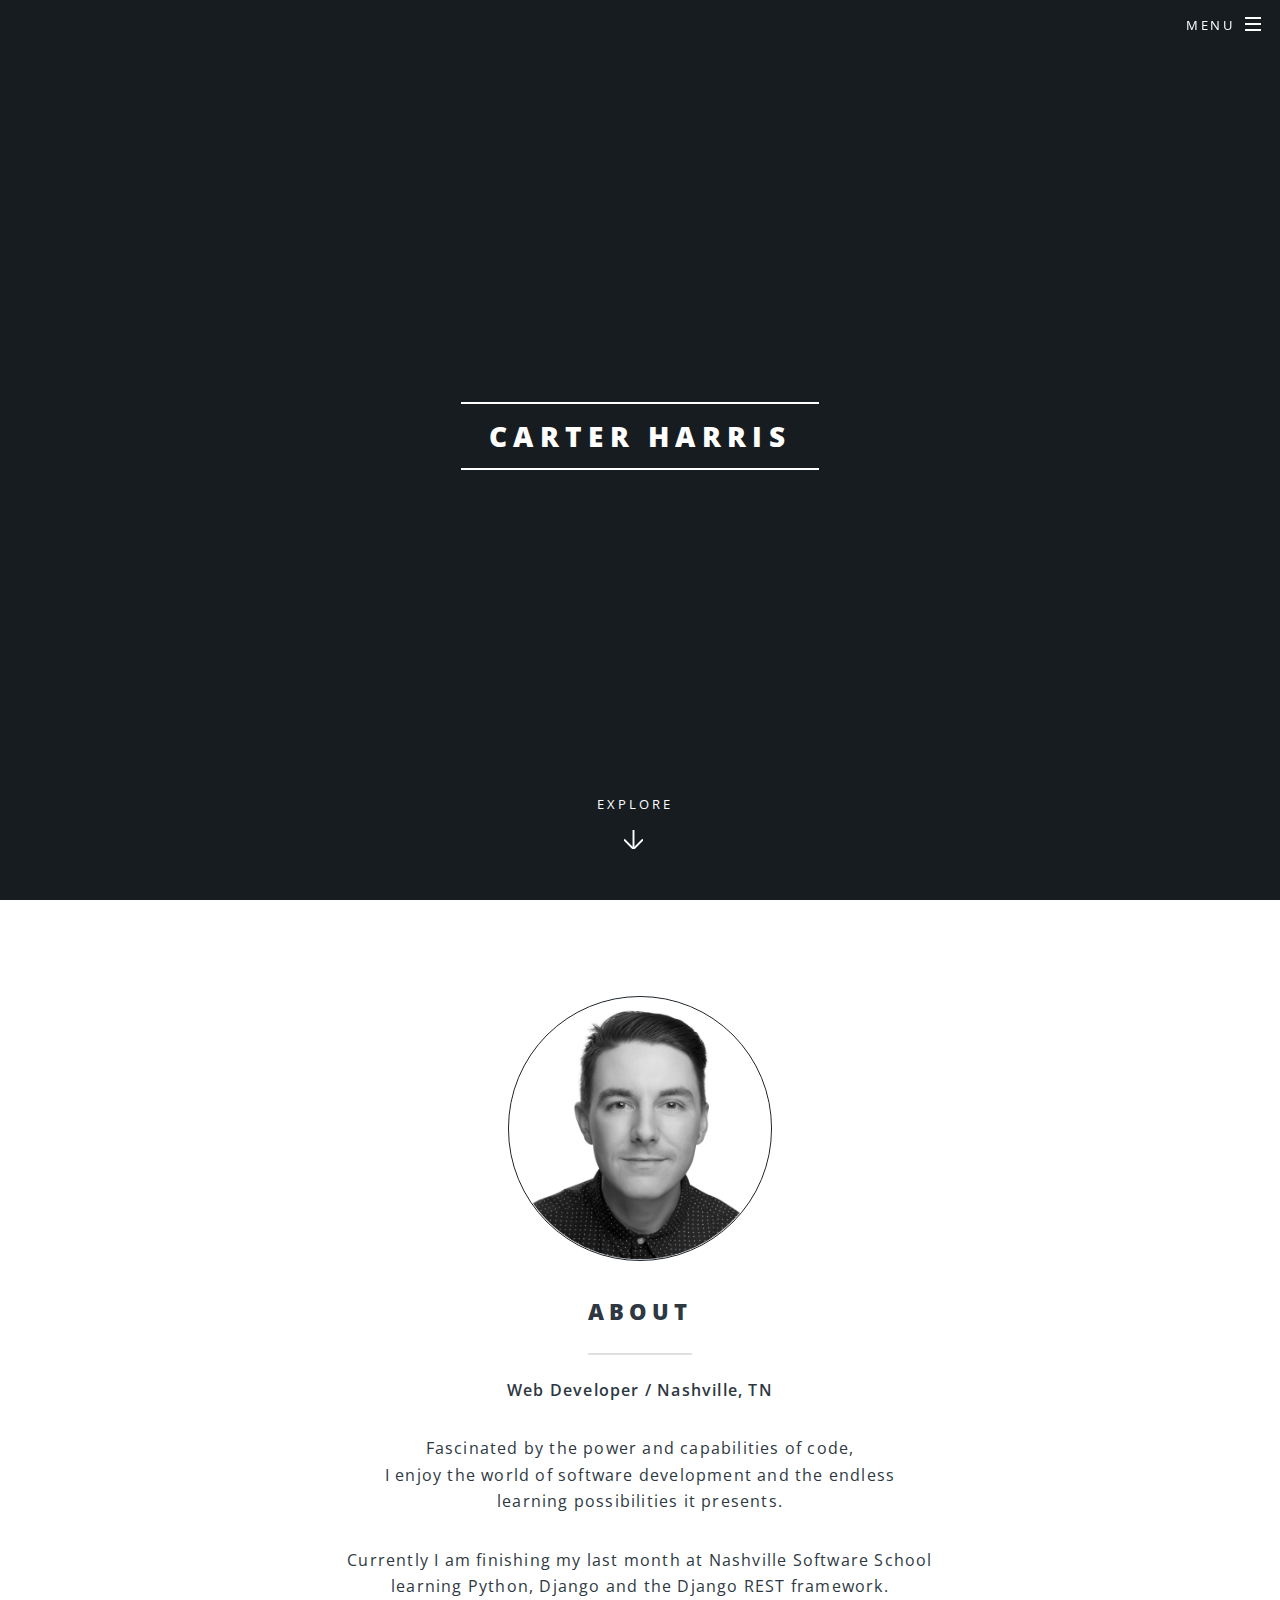
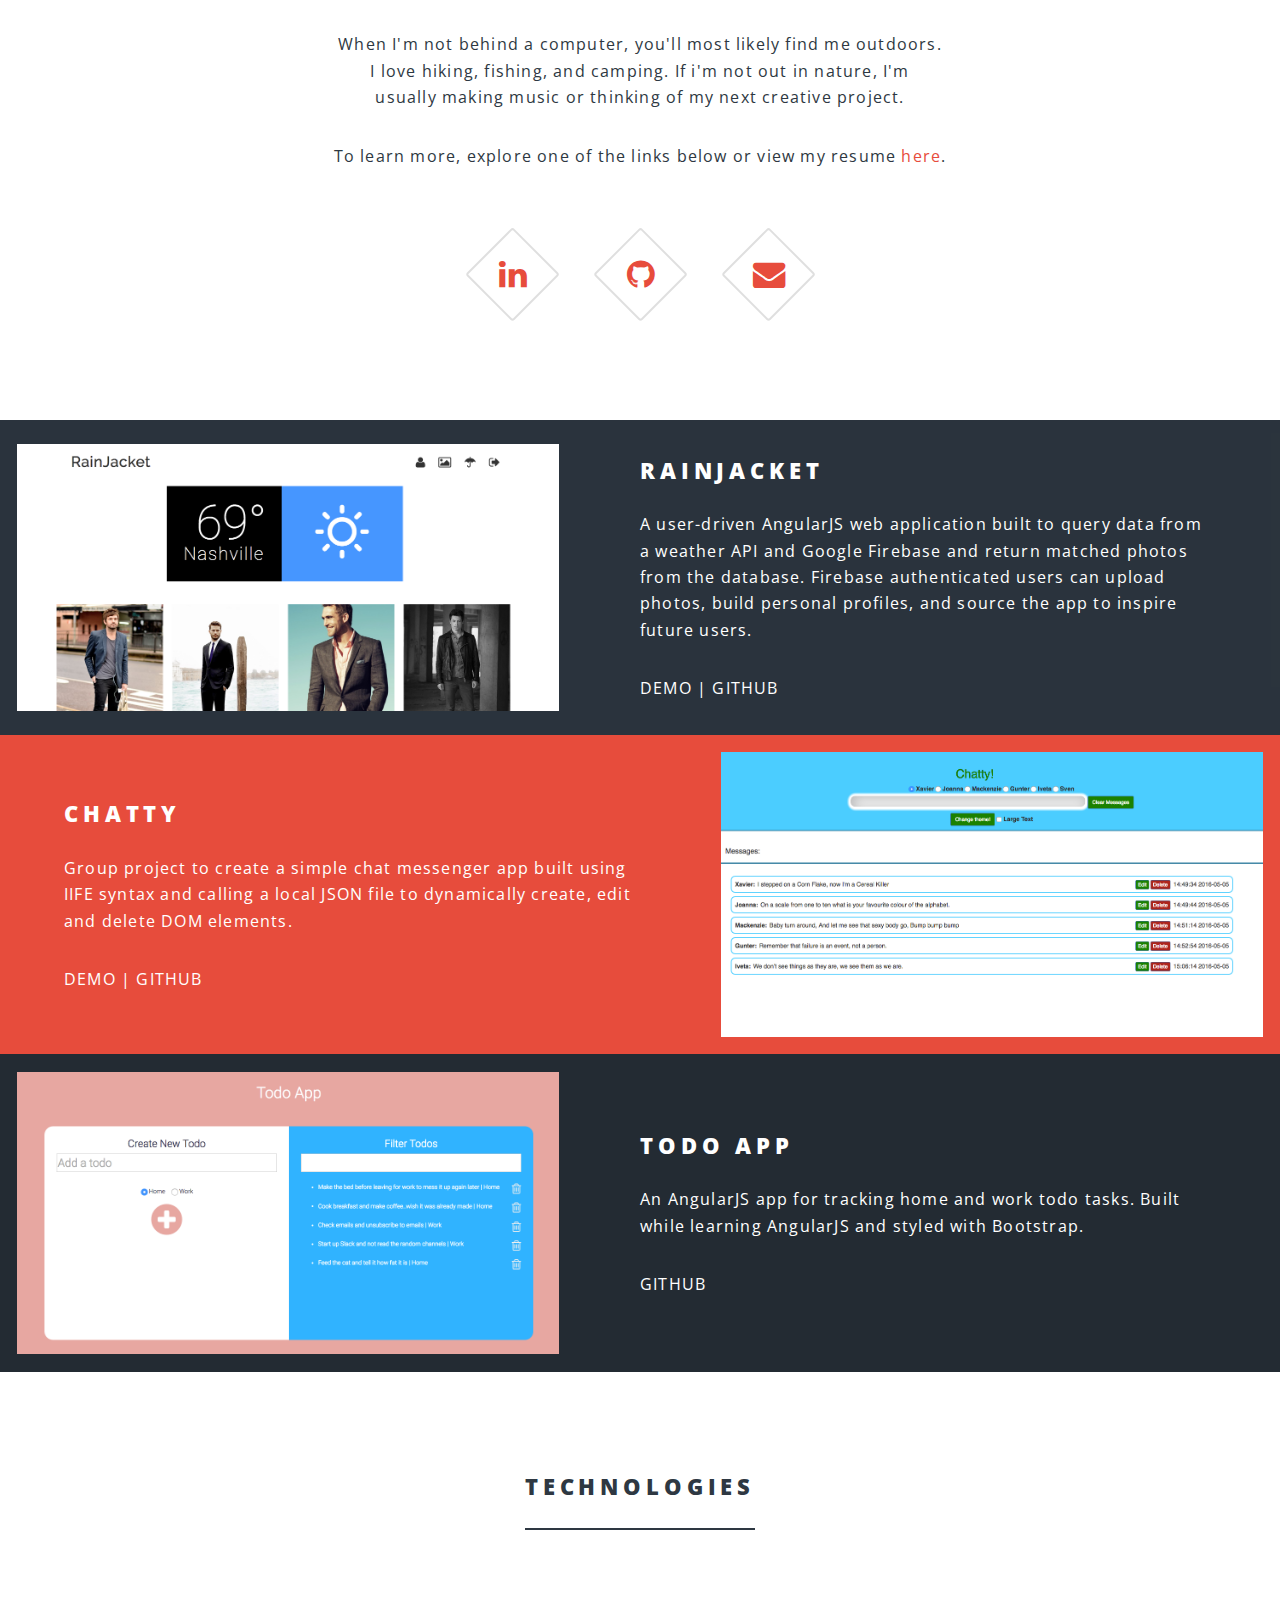
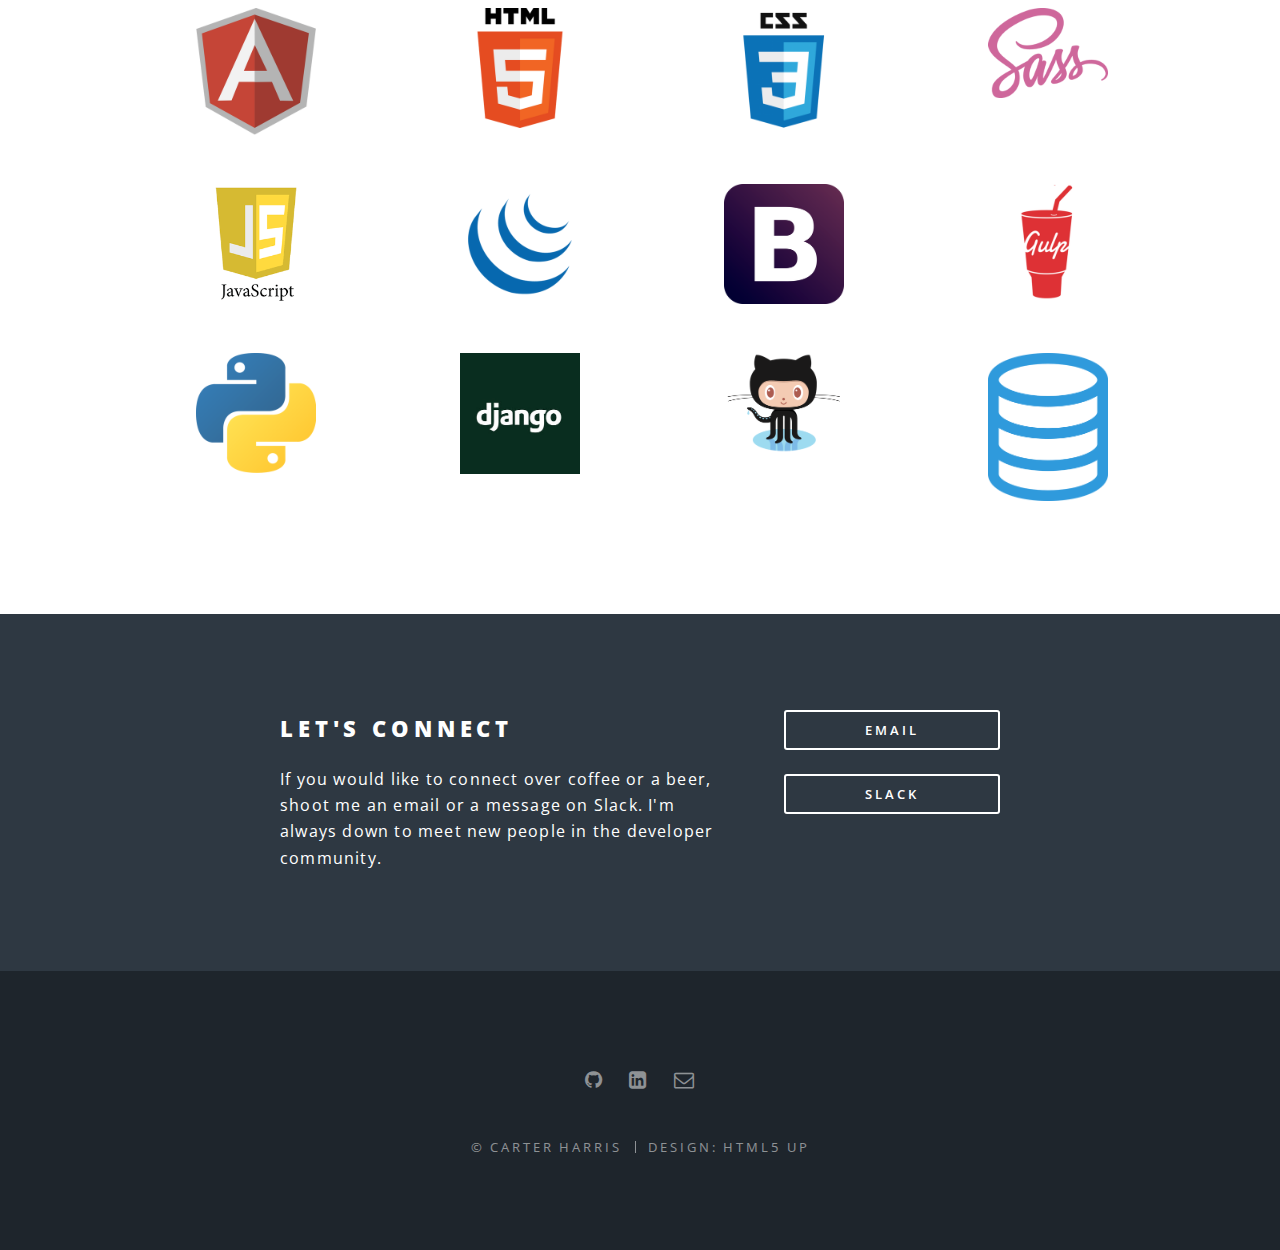
==== commit f744a1ed: "added resume pdf" ====
--- a/index.html
+++ b/index.html
@@ -59,9 +59,11 @@
 							<header class="major">
                 <img class="me-png" src="images/me.png" alt="">
 								<h2>About</h2>
-								<p>Hi, my name is Carter Harris and I'm a developer.</p>
-								<p>A Nashville native who loves to build things digital and physical. </br> The power of software and the endless learning possiblites are what </br> lead me to eroll at Nashville Software School.</p>
-								<p><a class="resume" href="images/">Resume</a></p>
+								<p><strong>Web Developer / Nashville, TN</strong></p>
+								<p>Fascinated by the power and capabilities of code, </br> I enjoy the world of software development and the endless </br> learning possibilities it presents.</p>
+                <p>Currently I am finishing my last month at Nashville Software School </br> learning Python, Django and the Django REST framework. </p>
+                <p>When I'm not behind a computer, you'll most likely find me outdoors. </br> I love hiking, fishing, and camping. If i'm not out in nature, I'm </br> usually making music or thinking of my next creative project.</p>
+								<p>To learn more, explore one of the links below or view my resume <a target="_blank" class="resume" href="images/CarterHarris.pdf">here</a>.</p>
 							</header>
 							<ul class="icons major">
 								<li><a target="_blank" href="https://www.linkedin.com/in/carter-harris"<span class="icon fa-linkedin major style1"><span class="label"></span></span></a></li>
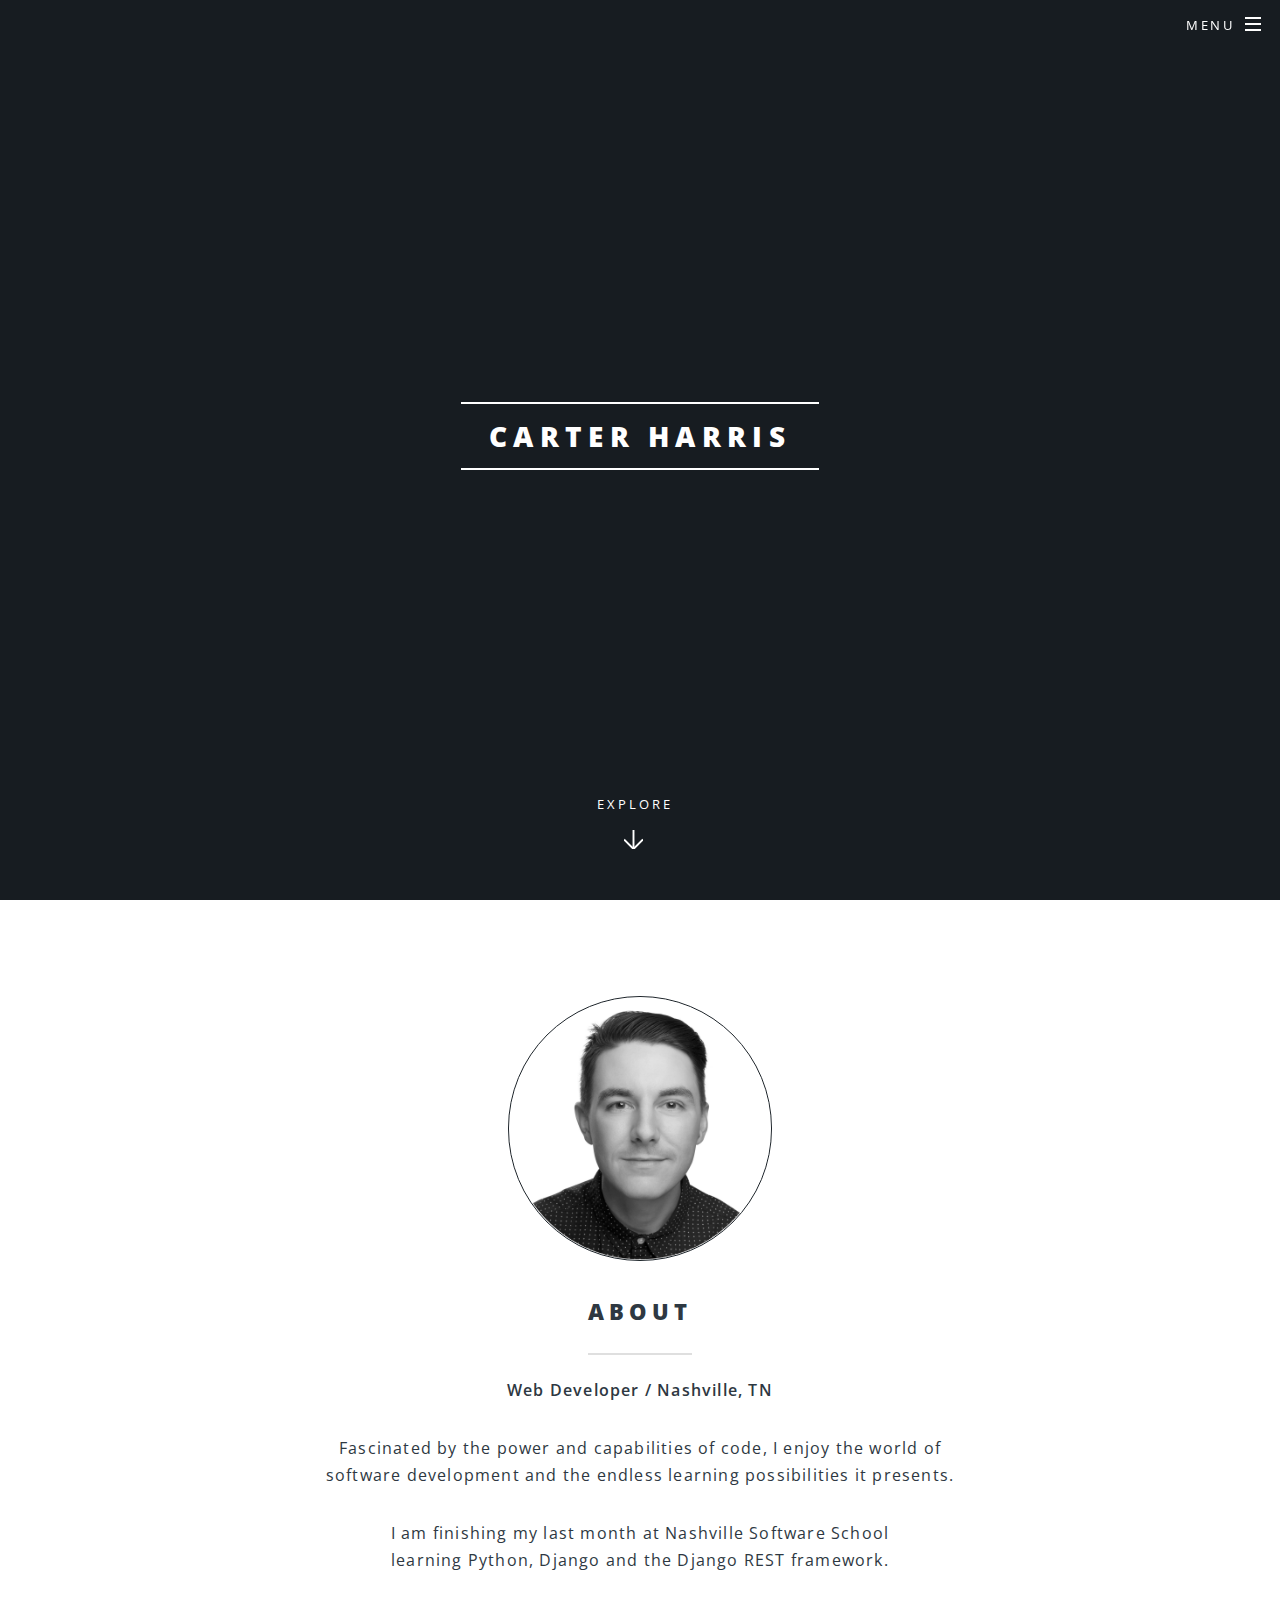
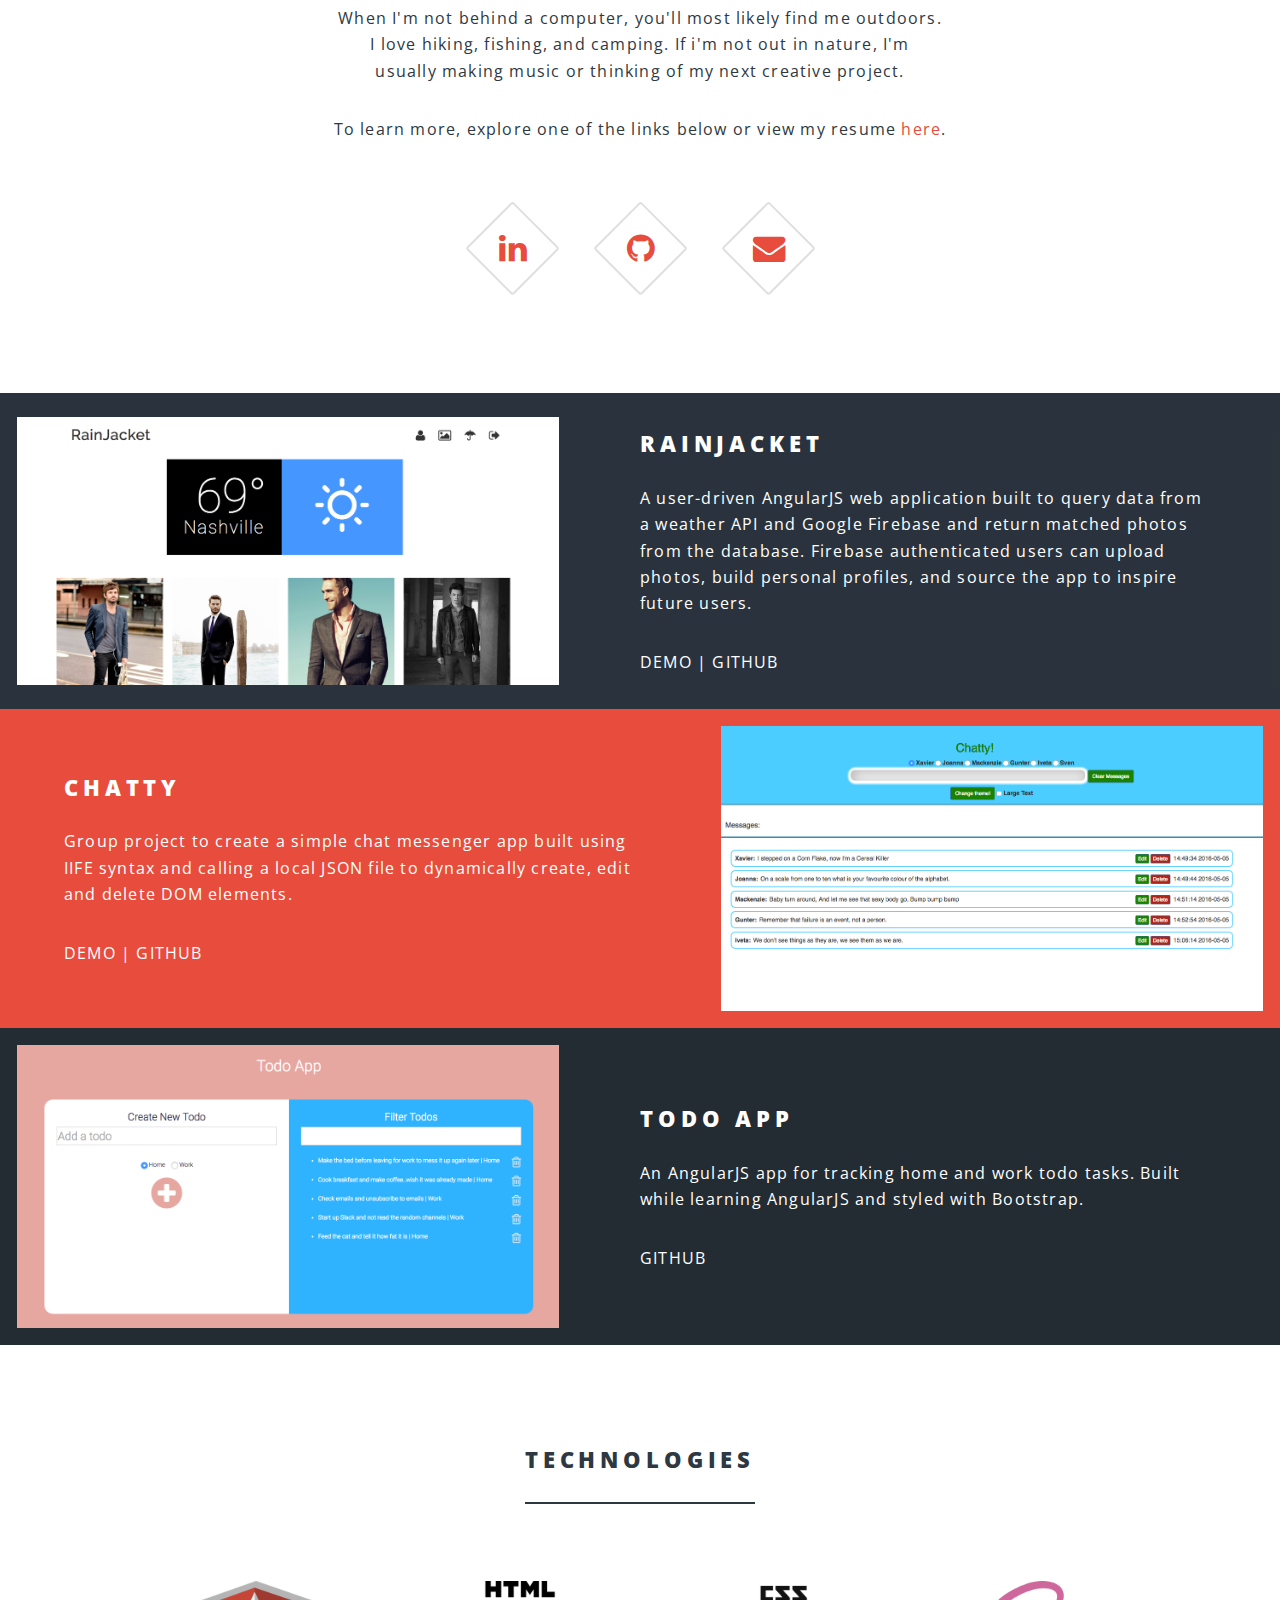
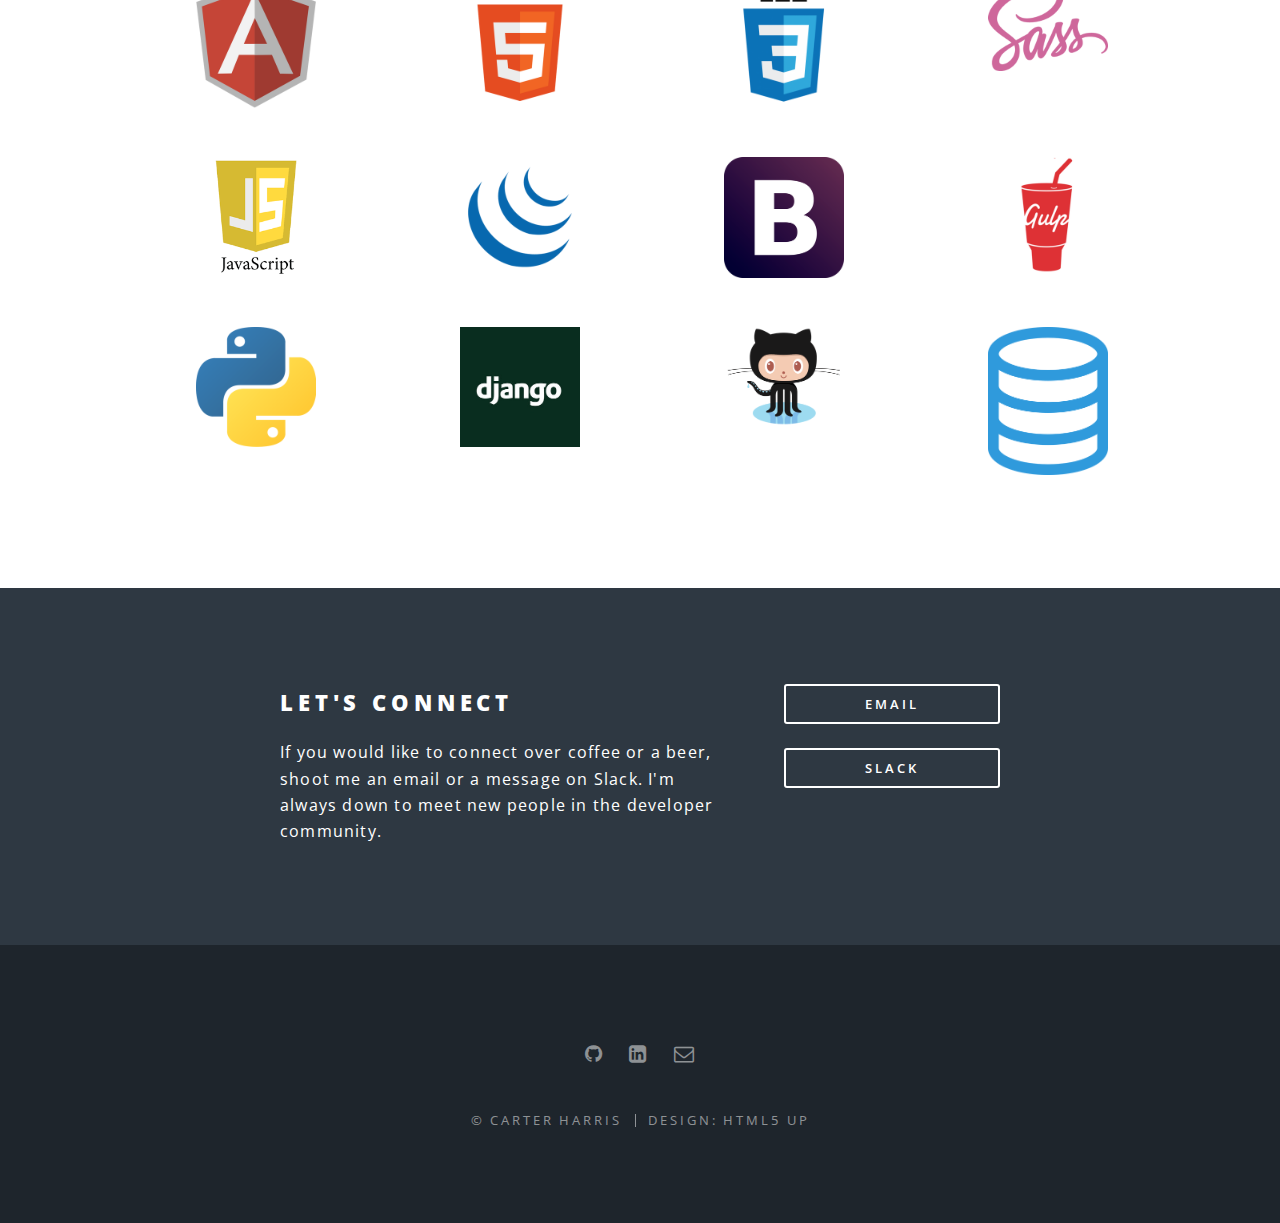
==== commit f7169756: "edited bio" ====
--- a/index.html
+++ b/index.html
@@ -60,8 +60,8 @@
                 <img class="me-png" src="images/me.png" alt="">
 								<h2>About</h2>
 								<p><strong>Web Developer / Nashville, TN</strong></p>
-								<p>Fascinated by the power and capabilities of code, </br> I enjoy the world of software development and the endless </br> learning possibilities it presents.</p>
-                <p>Currently I am finishing my last month at Nashville Software School </br> learning Python, Django and the Django REST framework. </p>
+								<p>Fascinated by the power and capabilities of code, I enjoy the world of  </br>  software development and the endless learning possibilities it presents.</p>
+                <p>I am finishing my last month at Nashville Software School  </br> learning Python, Django and the Django REST framework. </p>
                 <p>When I'm not behind a computer, you'll most likely find me outdoors. </br> I love hiking, fishing, and camping. If i'm not out in nature, I'm </br> usually making music or thinking of my next creative project.</p>
 								<p>To learn more, explore one of the links below or view my resume <a target="_blank" class="resume" href="images/CarterHarris.pdf">here</a>.</p>
 							</header>
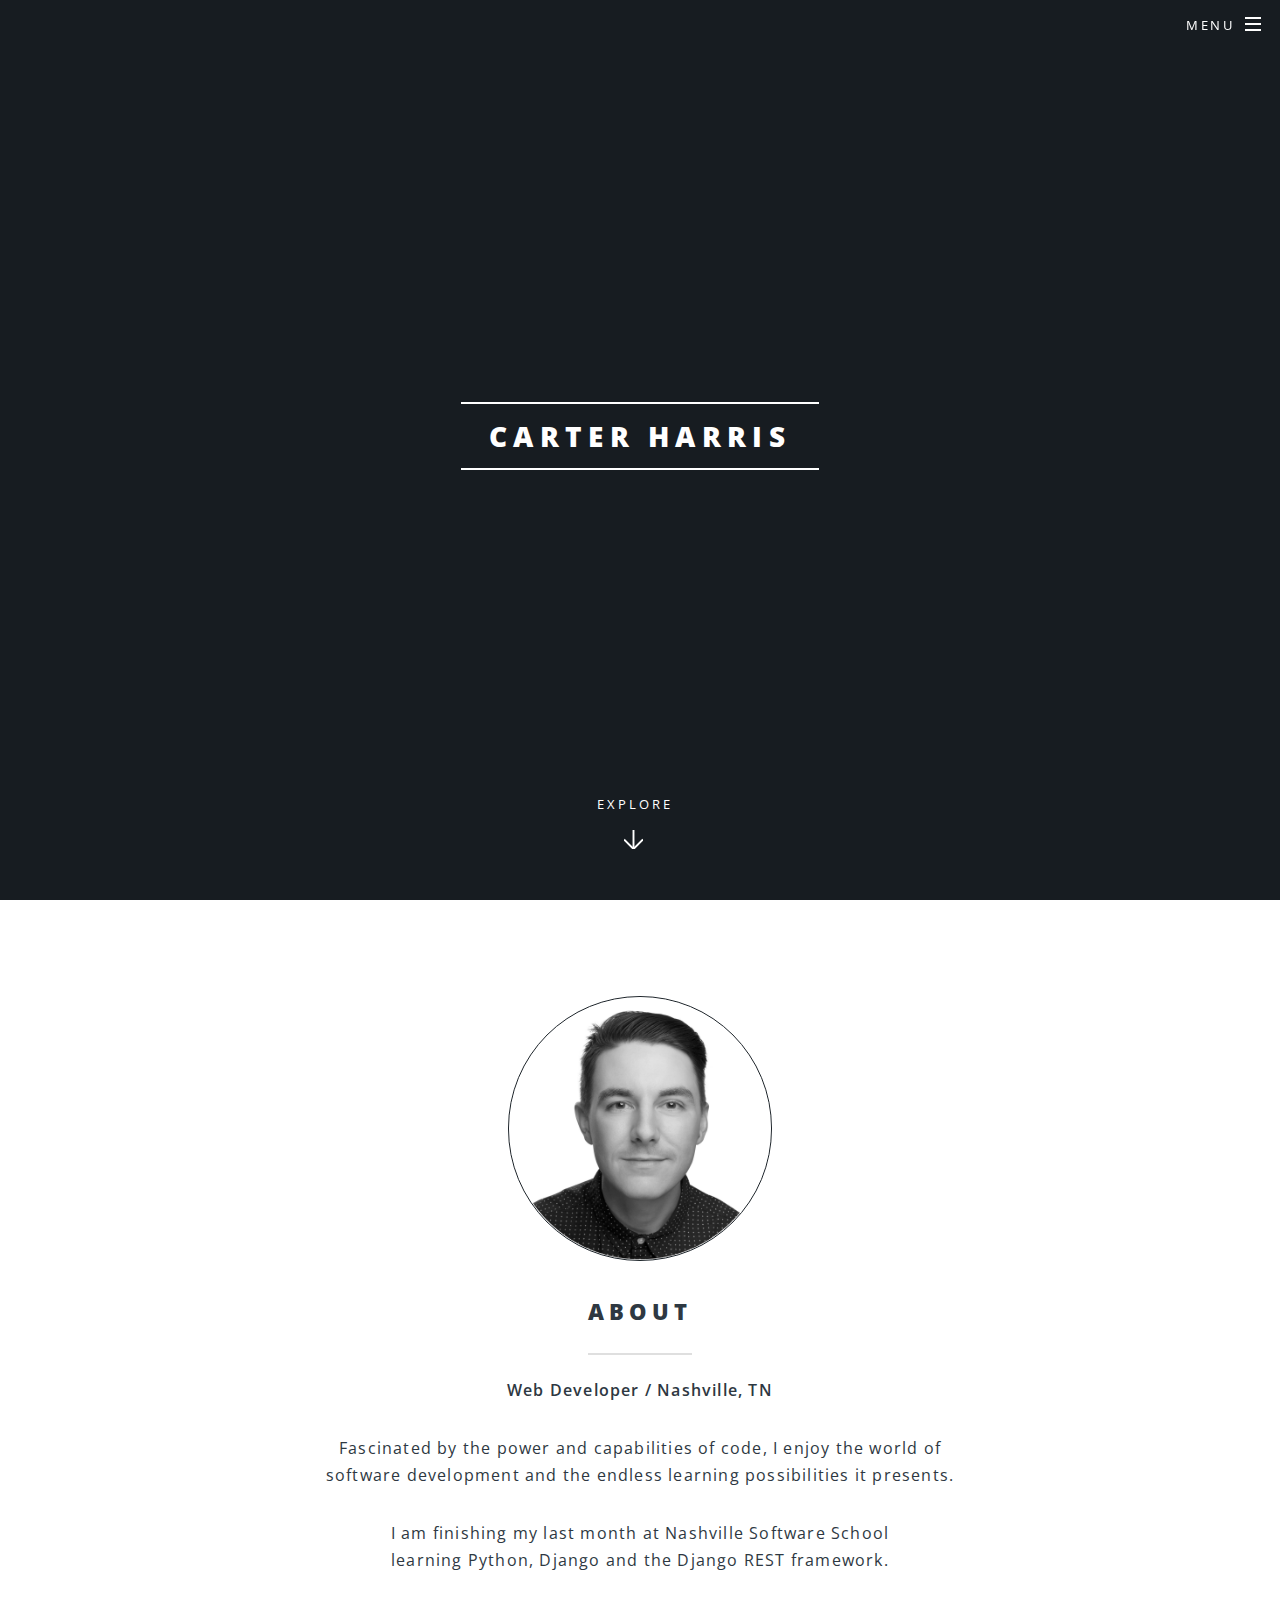
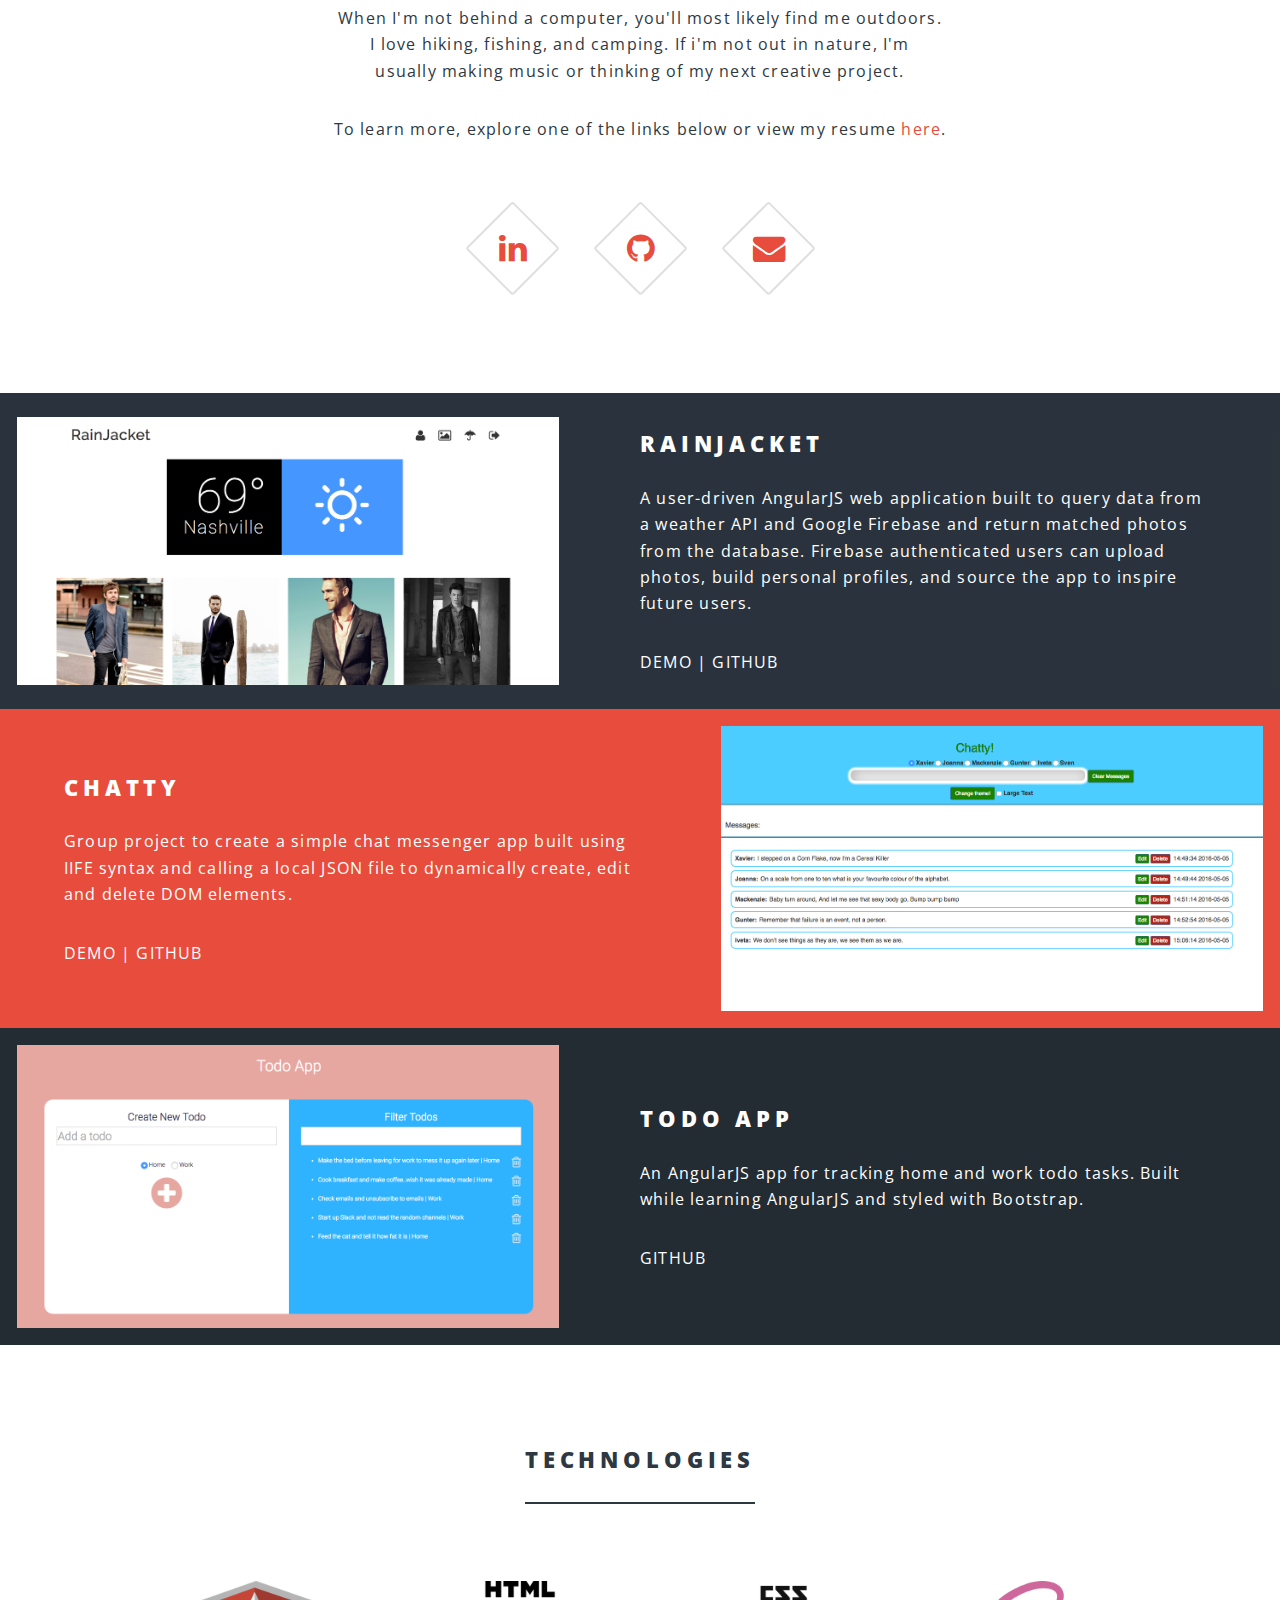
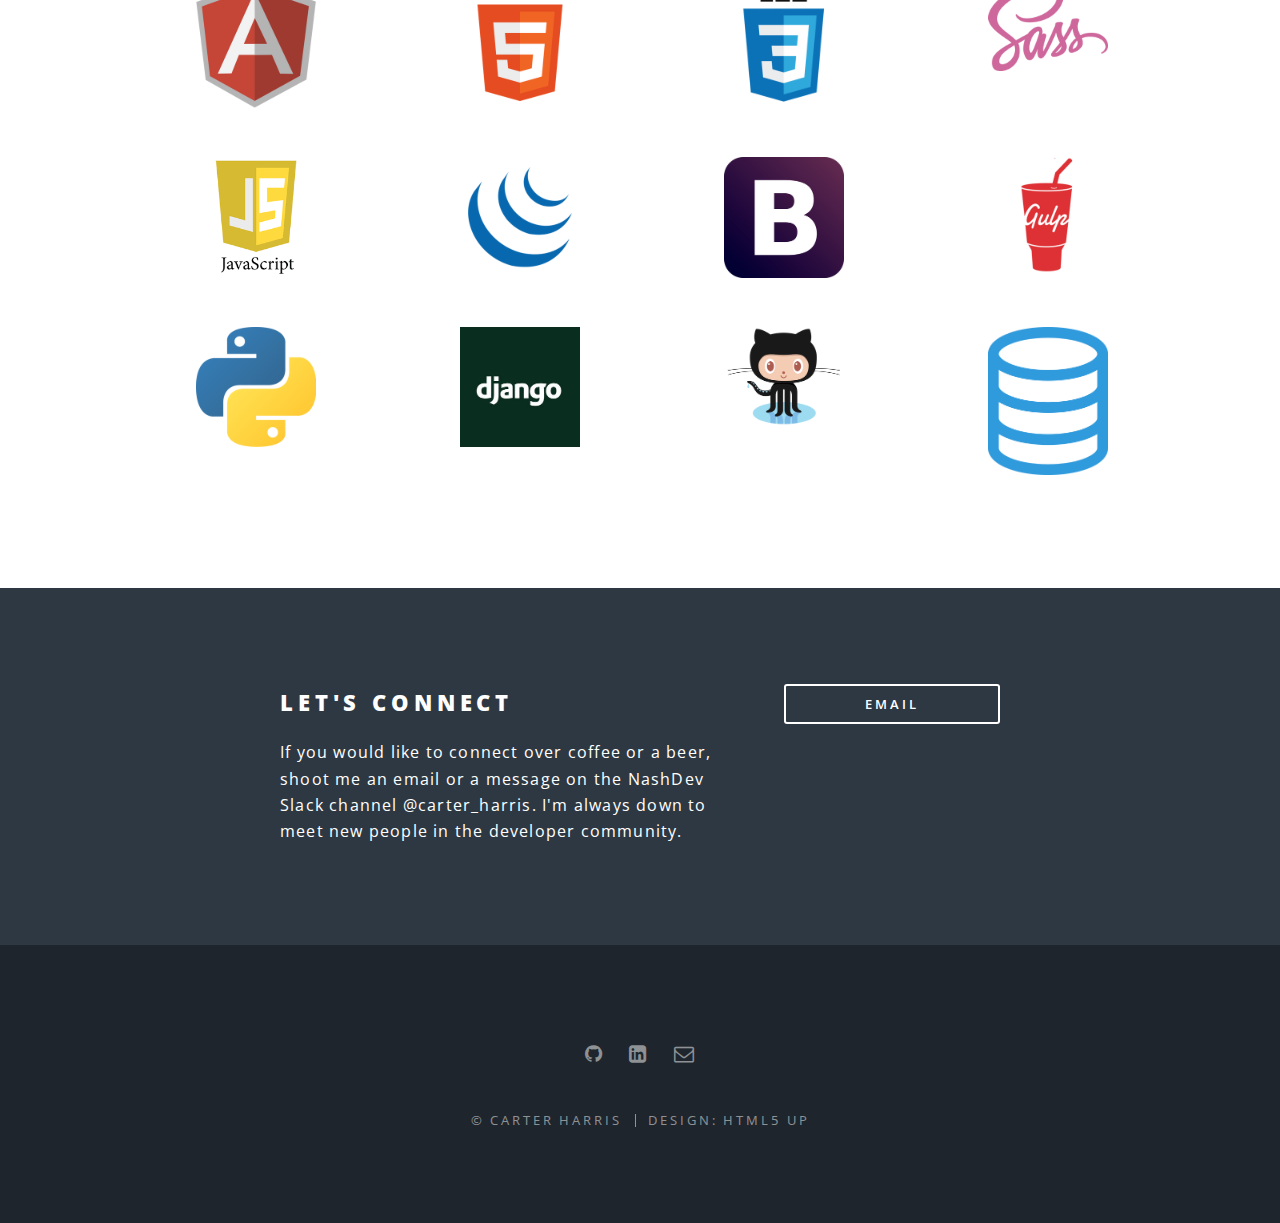
==== commit 11f32e1a: "removed slack link and edited contact section" ====
--- a/index.html
+++ b/index.html
@@ -170,11 +170,11 @@
 						<div class="inner">
 							<header>
 								<h2>Let's connect</h2>
-								<p>If you would like to connect over coffee or a beer, shoot me an email or a message on Slack. I'm always down to meet new people in the developer community.</p>
+								<p>If you would like to connect over coffee or a beer, shoot me an email or a message on the NashDev Slack channel @carter_harris. I'm always down to meet new people in the developer community.</p>
 							</header>
 							<ul class="actions vertical">
 								<li title="carterharris.dev@gmail.com"><a target="_blank" href="mailto:carterharris.dev@gmail.com" class="button fit">Email</a></li>
-								<li><a target="_blank" href="https://carter_harris.slack.com" class="button fit">Slack</a></li>
+								<!-- <li><a target="_blank" href="https://carter_harris.slack.com" class="button fit">Email</a></li> -->
 							</ul>
 						</div>
 					</section>
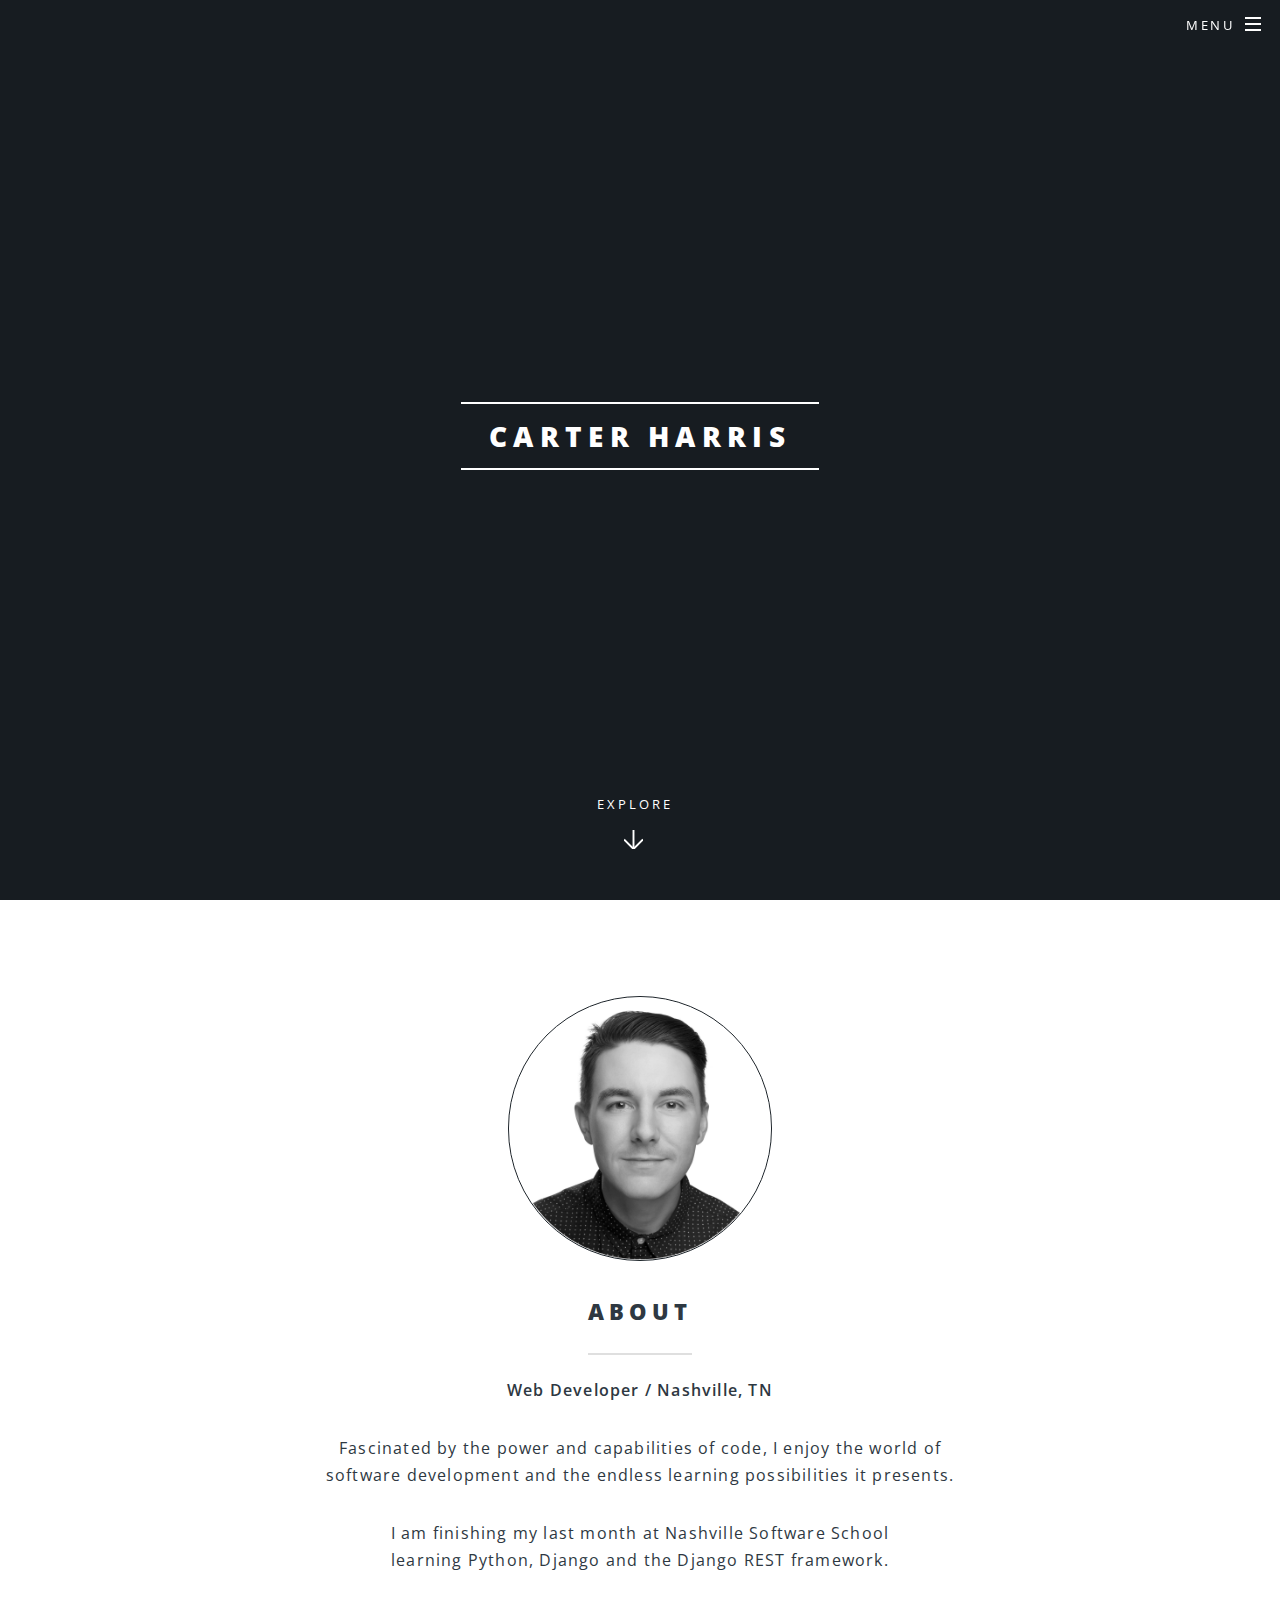
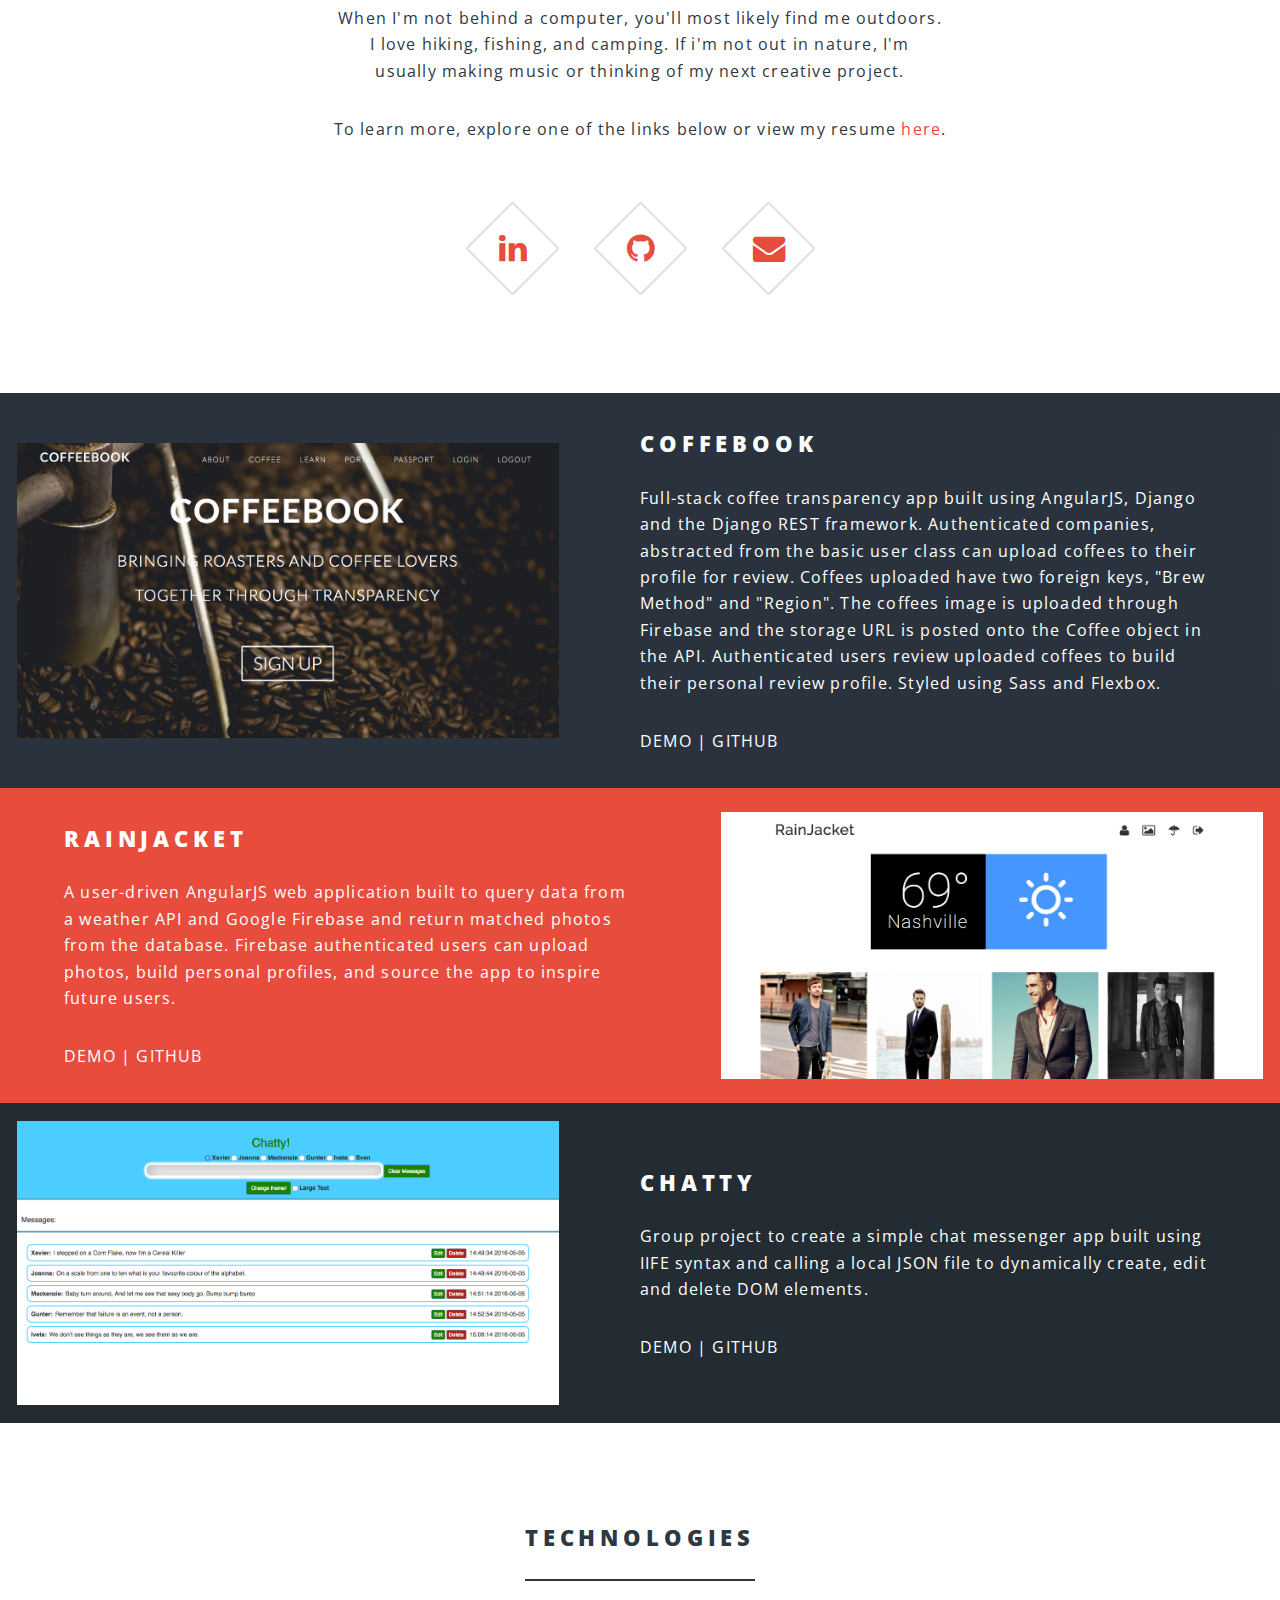
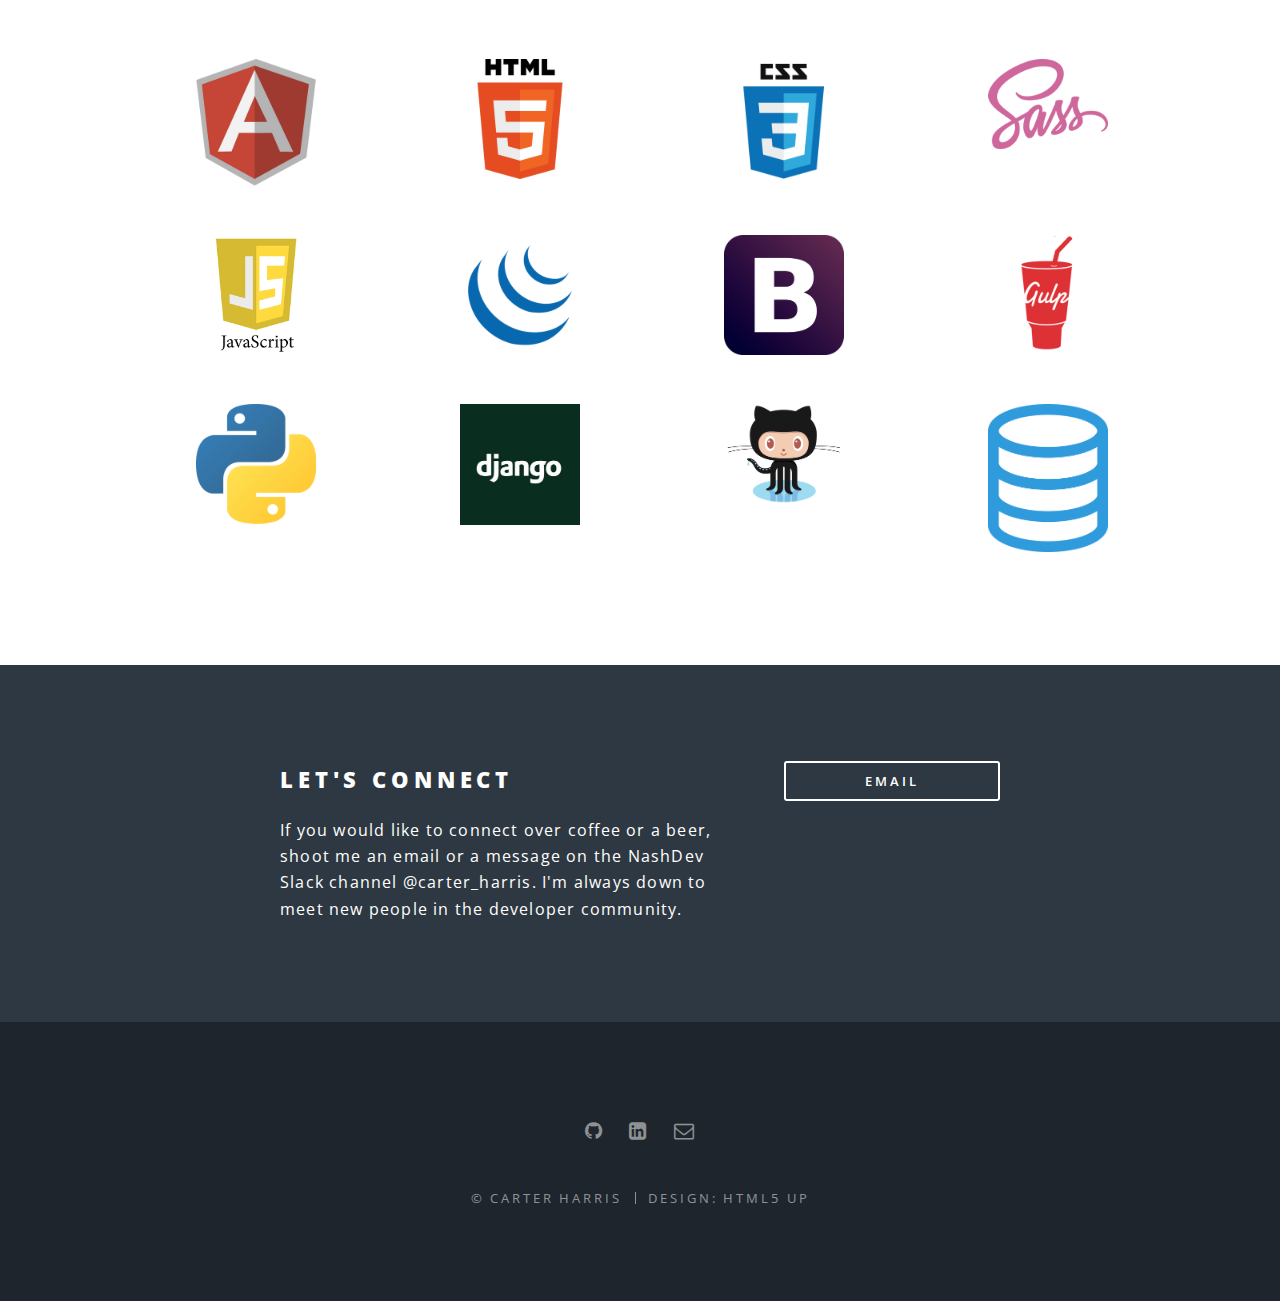
==== commit ae126827: "uploaded new resume, took off todoapp and added full stack app coffeebook to projects" ====
--- a/index.html
+++ b/index.html
@@ -77,9 +77,20 @@
 				<!-- Two -->
 					<section id="two" class="wrapper alt style2">
 						<section class="spotlight">
-							<div class="image"><img class="screen-shot" src="images/rainjacket.png" alt="" /></div><div class="content">
-								<h2>RainJacket</h2>
-								<p>A user-driven AngularJS web application built to query data from a weather API and Google Firebase and return matched photos from the database. Firebase authenticated users can upload photos, build personal profiles, and source the app to inspire future users.</p>
+							<div class="image"><img class="screen-shot" src="images/coffeebook.png" alt="" /></div><div class="content">
+								<h2>CoffeBook</h2>
+								<p>Full-stack coffee transparency app built using AngularJS, Django and the Django REST framework. Authenticated companies, abstracted from the basic user class can upload coffees to their profile for review. Coffees uploaded have two foreign keys, "Brew Method" and "Region". The coffees image is uploaded through Firebase and the storage URL is posted onto the Coffee object in the API. Authenticated users review uploaded coffees to build their personal review profile. Styled using Sass and Flexbox.</p>
+                <p>
+                  <a class="project-links" target="_blank" href="http://coffeebook.site" "link to demo">DEMO  </a>
+                  |
+                  <a class="project-links" target="_blank" href="https://github.com/carter-harris/CoffeeBook" "link to github">  GITHUB</a>
+                </p>
+              </div>
+            </section>
+            <section class="spotlight">
+              <div class="image"><img class="screen-shot" src="images/rainjacket.png" alt="" /></div><div class="content">
+                <h2>RainJacket</h2>
+                <p>A user-driven AngularJS web application built to query data from a weather API and Google Firebase and return matched photos from the database. Firebase authenticated users can upload photos, build personal profiles, and source the app to inspire future users.</p>
                 <p>
                   <a class="project-links" target="_blank" href="http://carter-harris.github.io/RainJacket/#/" "link to demo">DEMO  </a>
                   |
@@ -96,18 +107,6 @@
                   |
                   <a class="project-links" target="_blank" href="https://github.com/carter-harris/spa-group-chatty-macc" "link to github">  GITHUB</a>
                 </p>
-
-              </div>
-            </section>
-            <section class="spotlight">
-              <div class="image"><img class="screen-shot" src="images/todoapp.png" alt="" /></div><div class="content">
-                <h2>Todo App</h2>
-                <p>An AngularJS app for tracking home and work todo tasks. Built while learning AngularJS and styled with Bootstrap. </p>
-              <p>
-                <!-- <a class="project-links" target="_blank" href="http://carter-harris.github.io/angular-todo/#/" "link to demo">DEMO  </a> -->
-                <!-- | -->
-                <a class="project-links" target="_blank" href="https://github.com/carter-harris/angular-todo" "link to github">  GITHUB</a>
-              </p>
               </div>
 						</section>
 					</section>
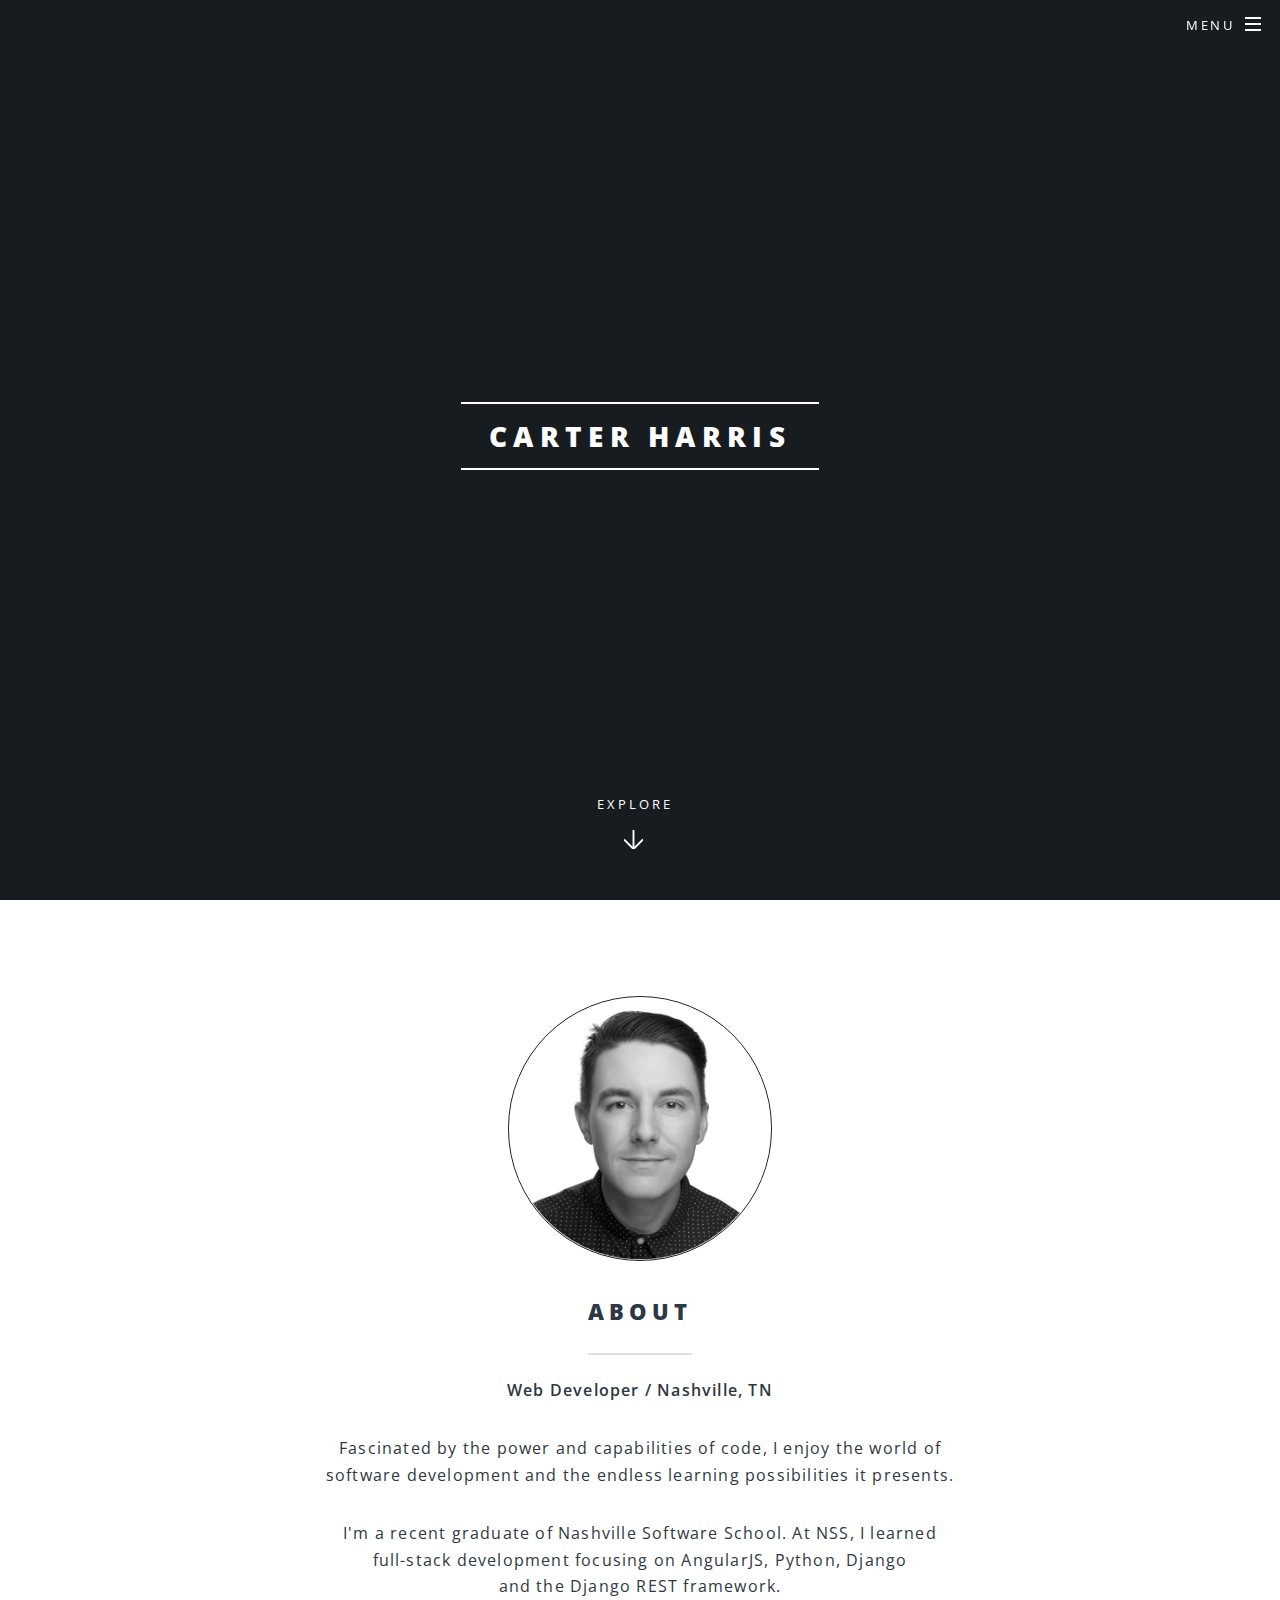
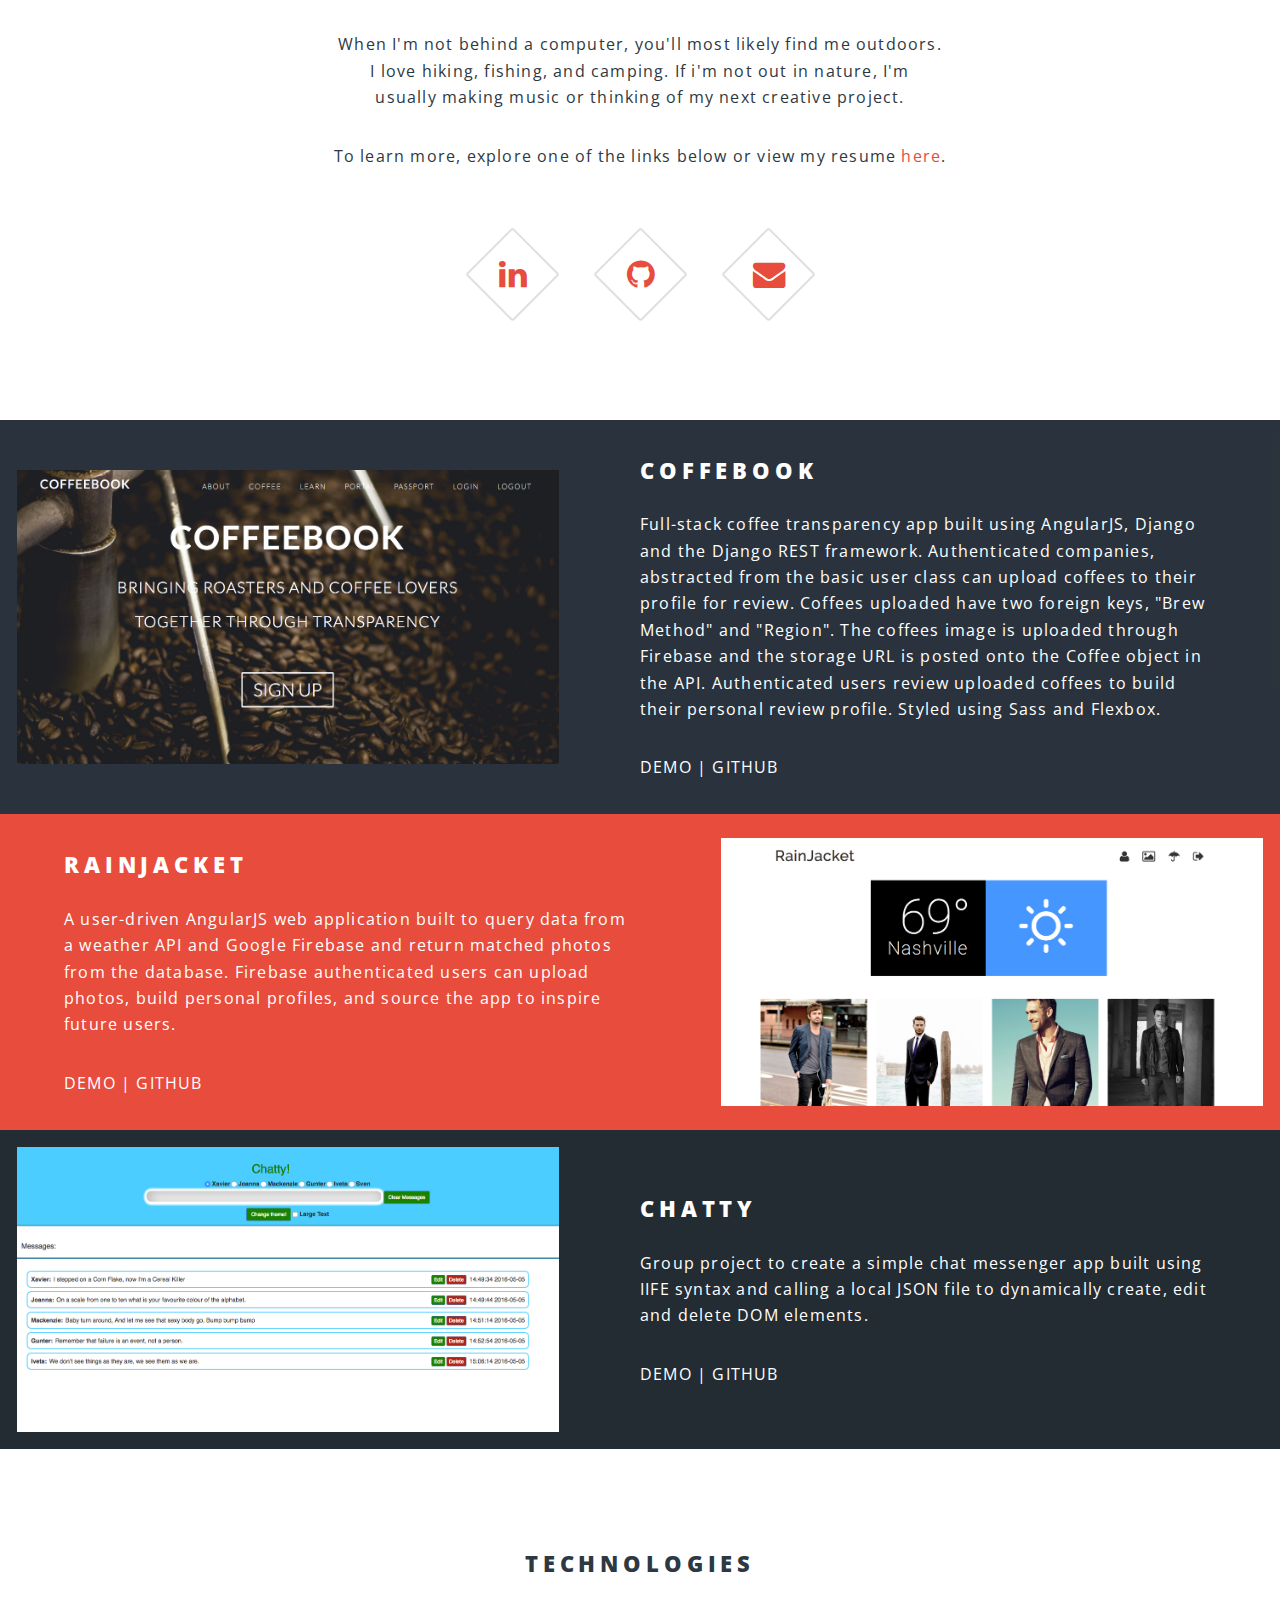
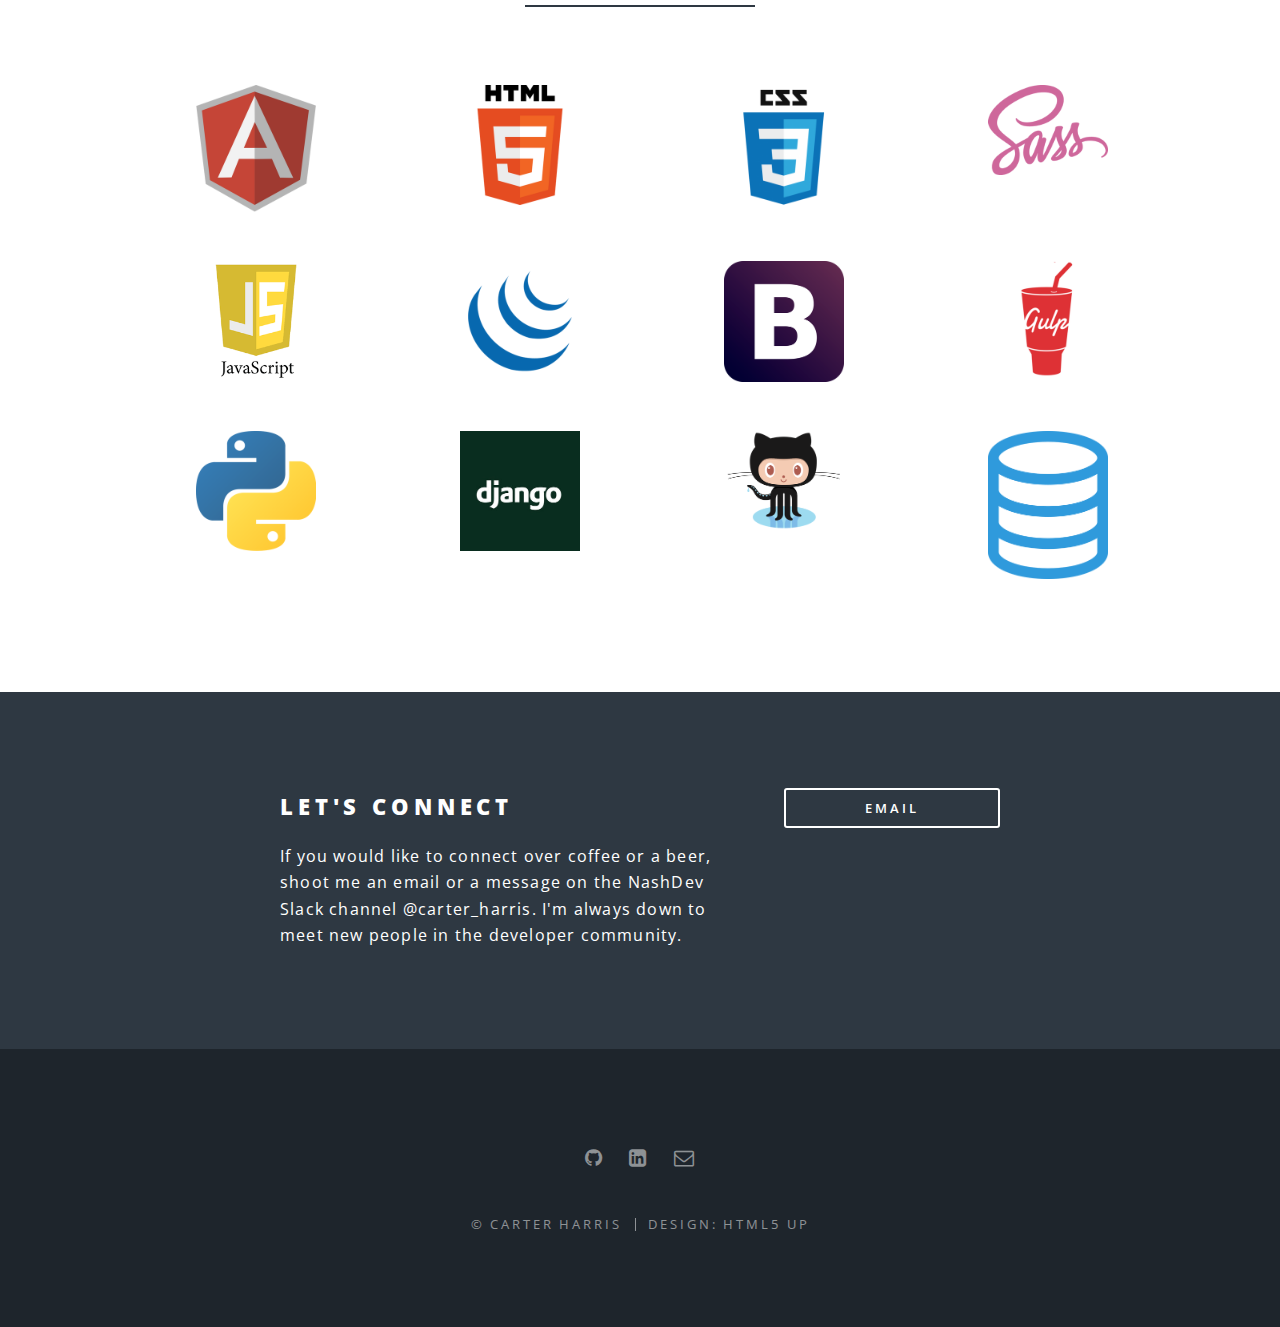
==== commit 29153d84: "added resume update and updated about" ====
--- a/index.html
+++ b/index.html
@@ -61,7 +61,7 @@
 								<h2>About</h2>
 								<p><strong>Web Developer / Nashville, TN</strong></p>
 								<p>Fascinated by the power and capabilities of code, I enjoy the world of  </br>  software development and the endless learning possibilities it presents.</p>
-                <p>I am finishing my last month at Nashville Software School  </br> learning Python, Django and the Django REST framework. </p>
+                <p>I'm a recent graduate of Nashville Software School. At NSS, I learned </br> full-stack development focusing on AngularJS, Python, Django </br> and the Django REST framework.</p>
                 <p>When I'm not behind a computer, you'll most likely find me outdoors. </br> I love hiking, fishing, and camping. If i'm not out in nature, I'm </br> usually making music or thinking of my next creative project.</p>
 								<p>To learn more, explore one of the links below or view my resume <a target="_blank" class="resume" href="images/CarterHarris.pdf">here</a>.</p>
 							</header>
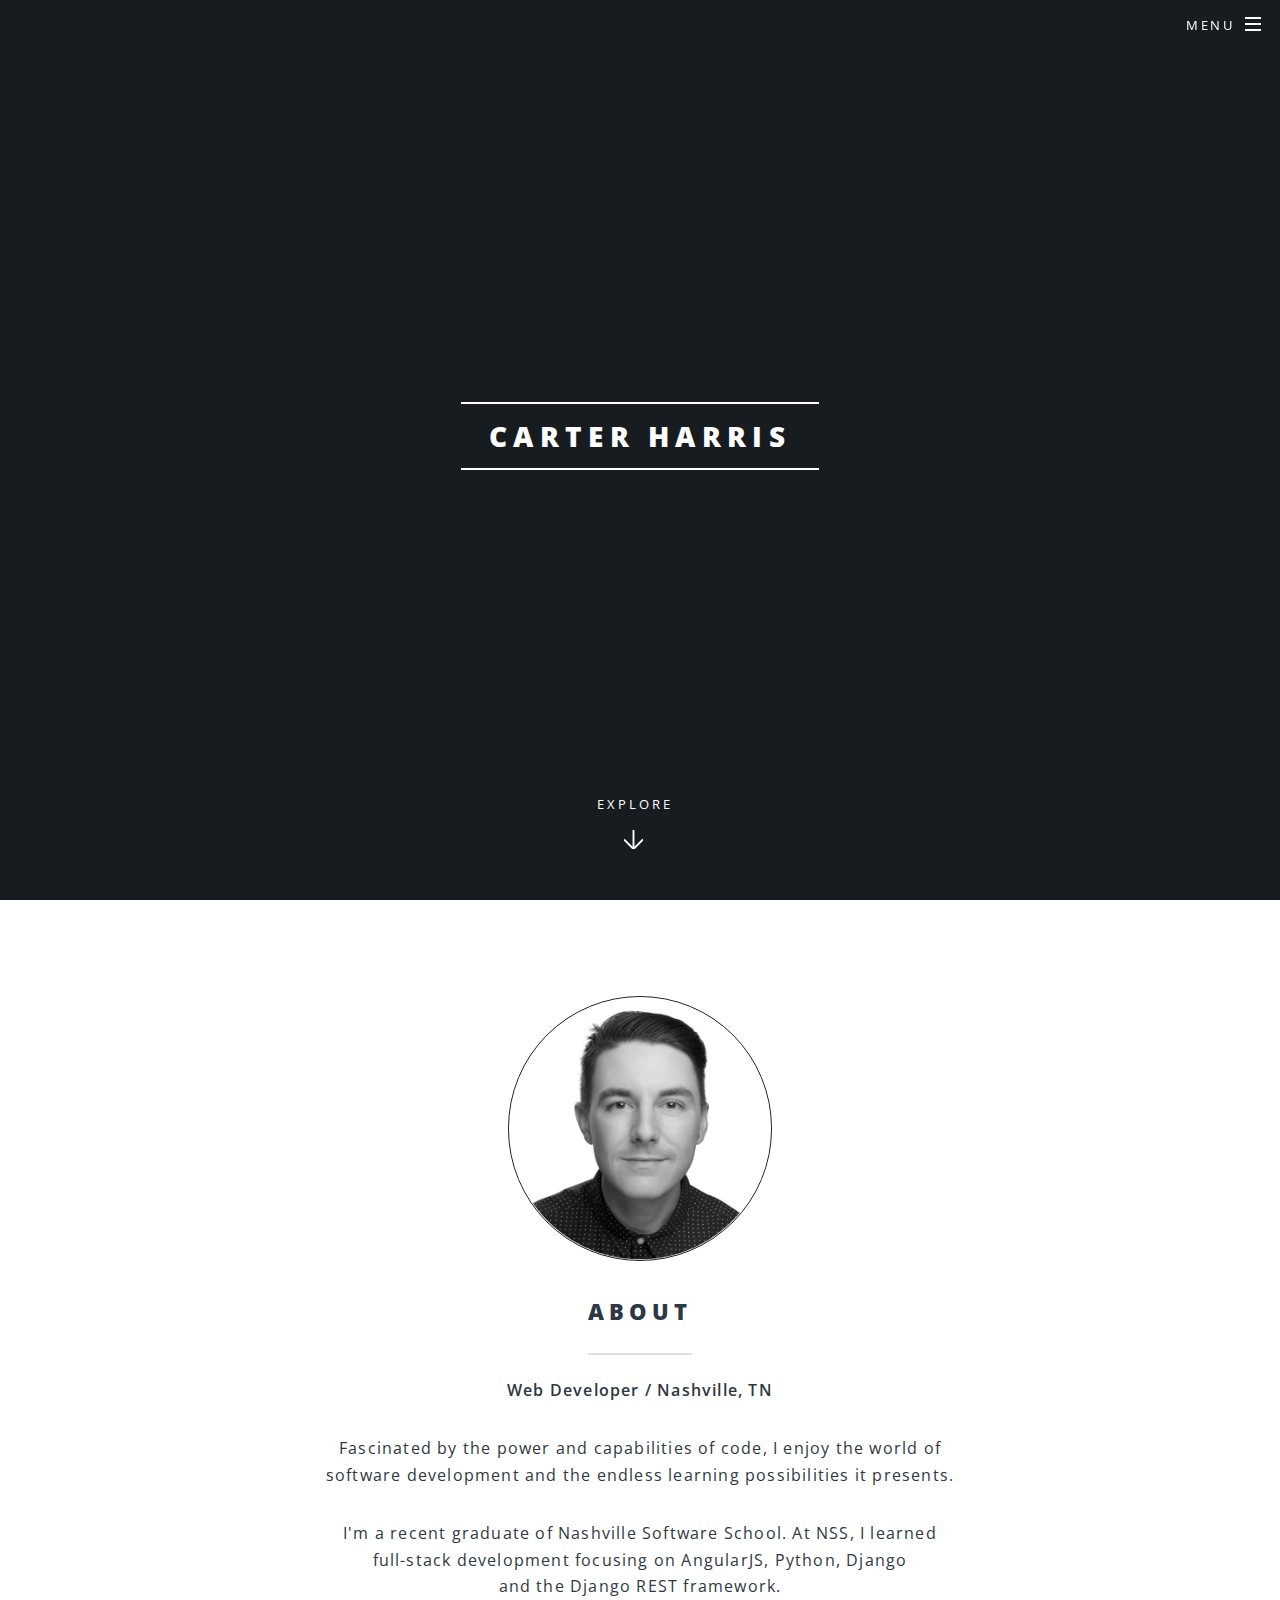
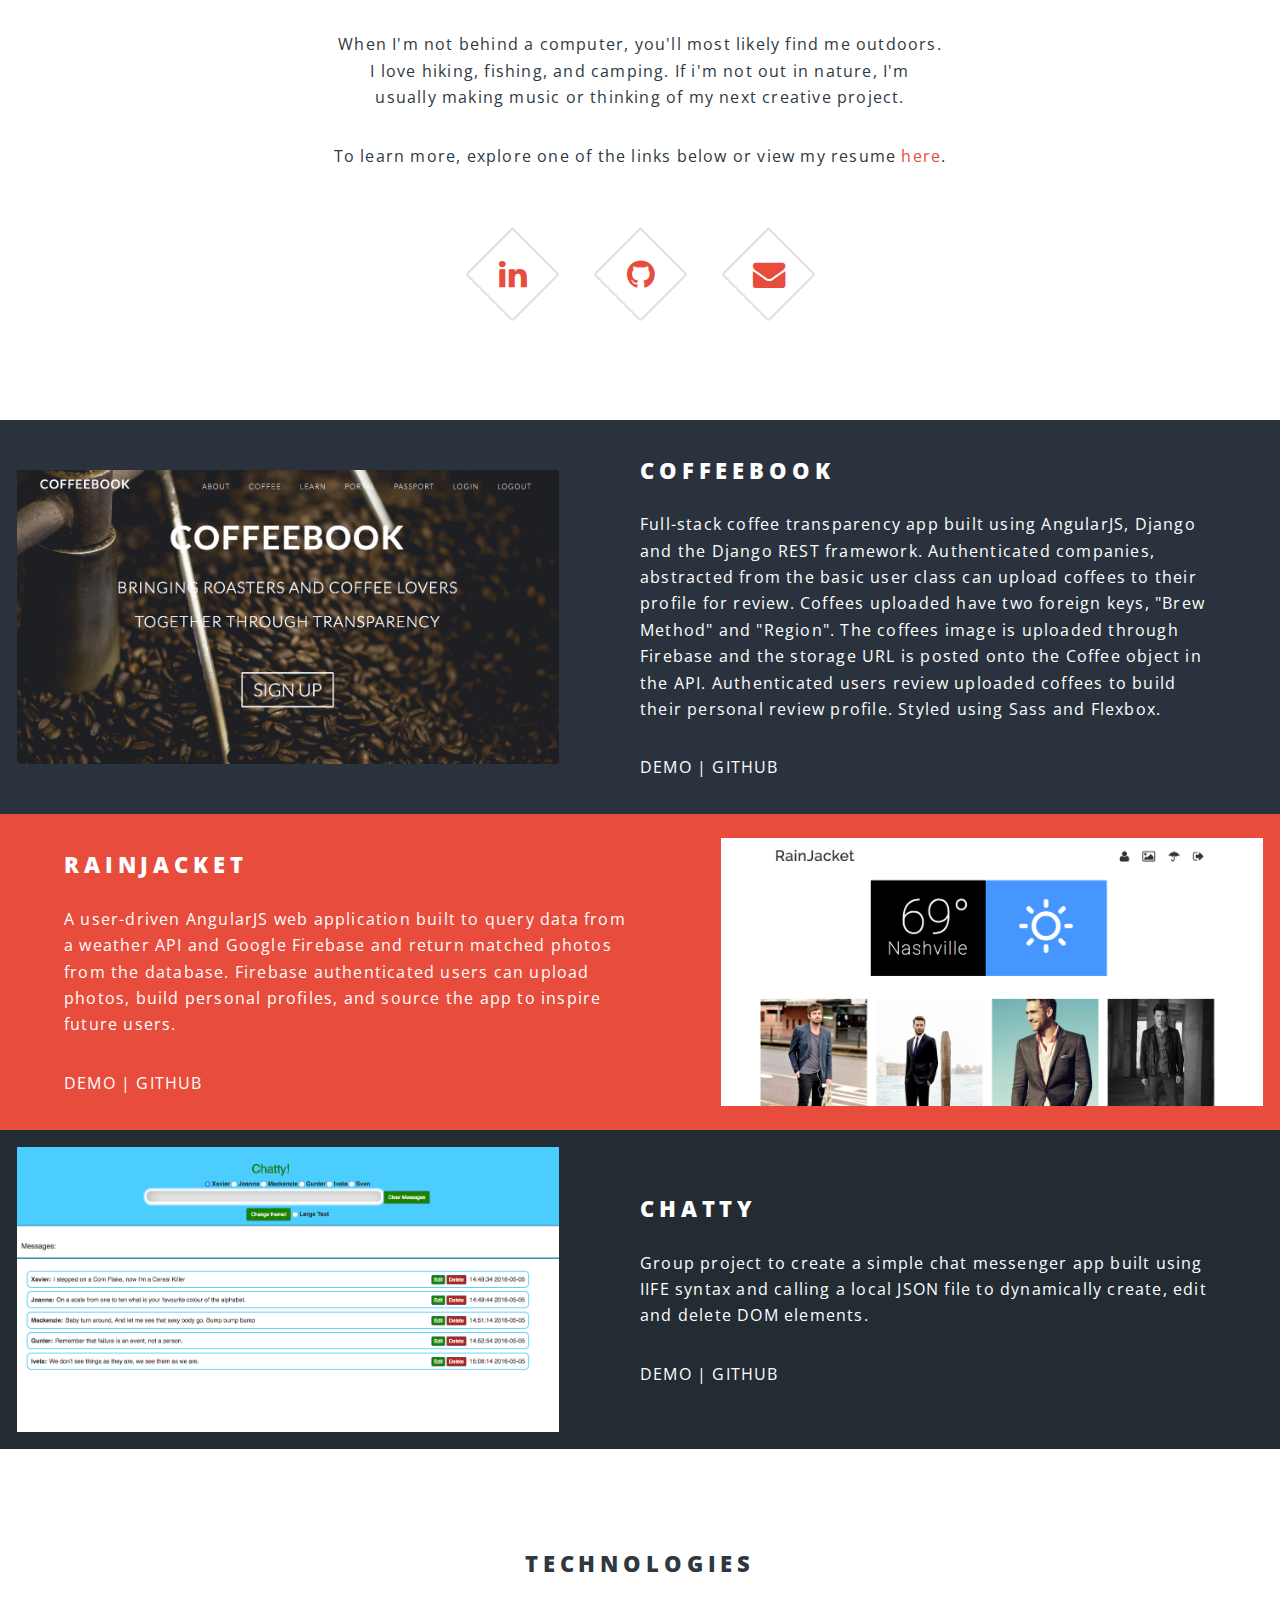
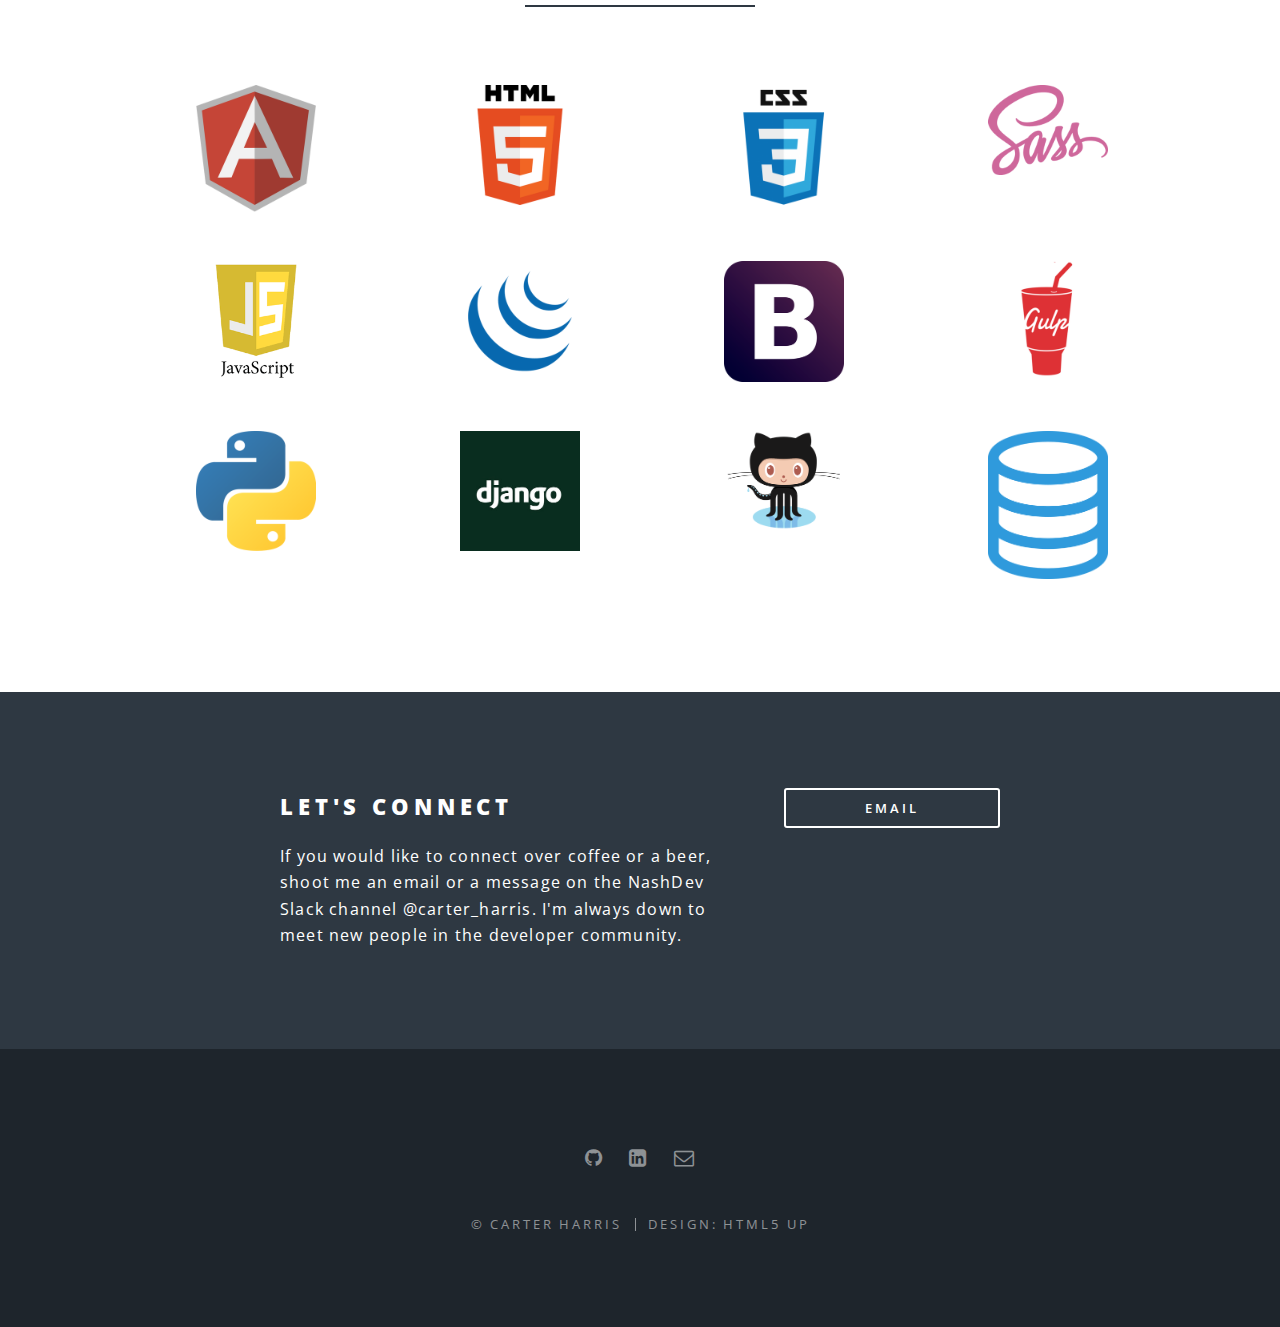
==== commit fa1b1449: "hover color changed on icons" ====
--- a/index.html
+++ b/index.html
@@ -78,7 +78,7 @@
 					<section id="two" class="wrapper alt style2">
 						<section class="spotlight">
 							<div class="image"><img class="screen-shot" src="images/coffeebook.png" alt="" /></div><div class="content">
-								<h2>CoffeBook</h2>
+								<h2>CoffeeBook</h2>
 								<p>Full-stack coffee transparency app built using AngularJS, Django and the Django REST framework. Authenticated companies, abstracted from the basic user class can upload coffees to their profile for review. Coffees uploaded have two foreign keys, "Brew Method" and "Region". The coffees image is uploaded through Firebase and the storage URL is posted onto the Coffee object in the API. Authenticated users review uploaded coffees to build their personal review profile. Styled using Sass and Flexbox.</p>
                 <p>
                   <a class="project-links" target="_blank" href="http://coffeebook.site" "link to demo">DEMO  </a>
--- a/assets/css/main.css
+++ b/assets/css/main.css
@@ -2734,6 +2734,10 @@
 				border-color: rgba(0, 0, 0, 0.125);
 			}
 
+			.wrapper.style1 .icon.major:hover {
+				background-color: #2e3842;
+			}
+
 			.wrapper.style1 ul.alt li {
 				border-color: rgba(0, 0, 0, 0.125);
 			}
